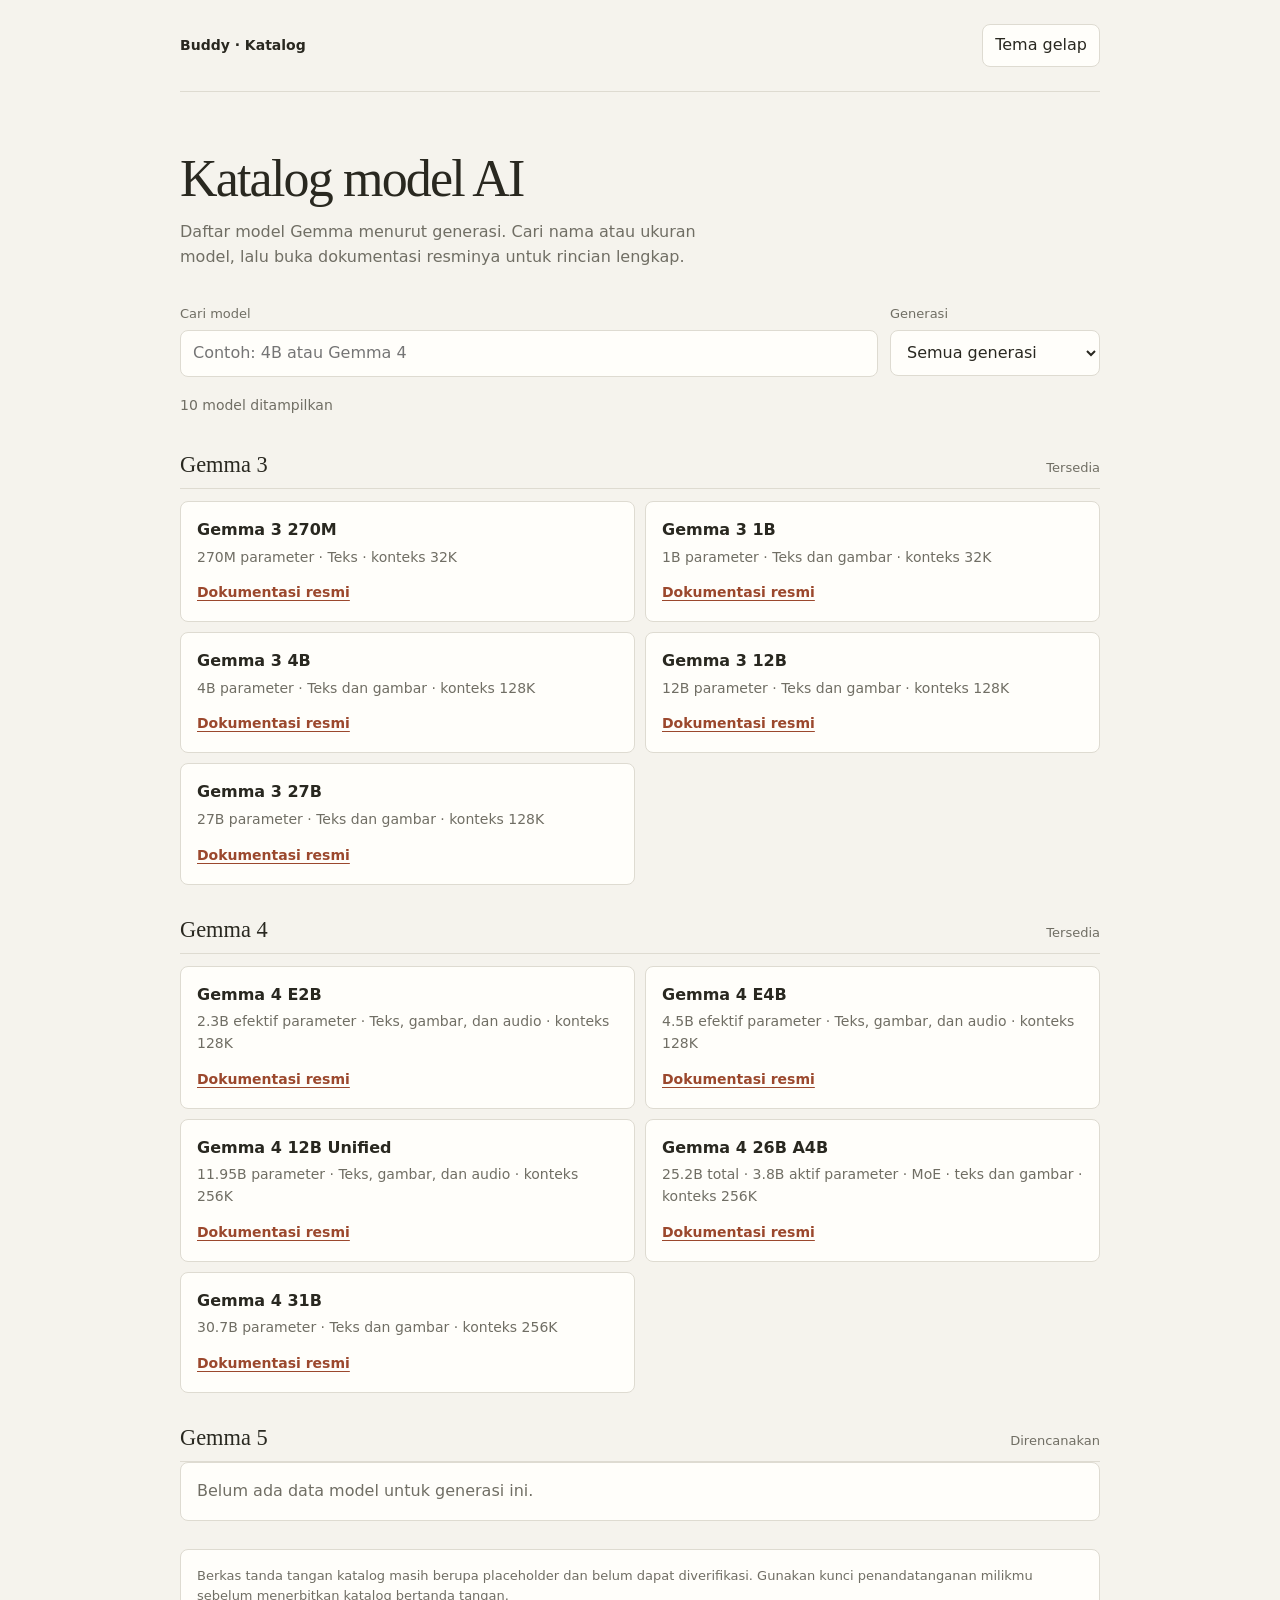
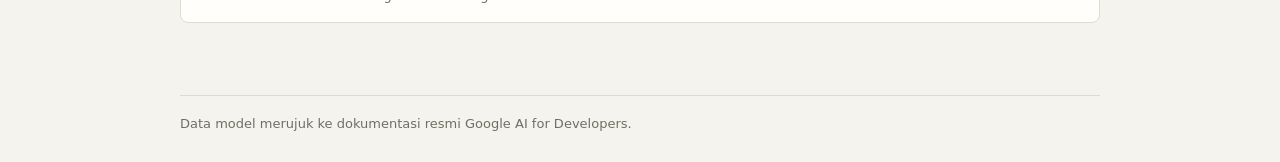
==== docs/index.html @ 40dd4a12 "Add simple AI model catalog" ====
<!doctype html>
<html lang="id">
<head>
  <meta charset="utf-8">
  <meta name="viewport" content="width=device-width, initial-scale=1">
  <meta name="theme-color" content="#f5f3ed">
  <meta name="description" content="Katalog ringkas model Gemma dan informasi tiap generasinya.">
  <title>Katalog Model AI</title>
  <style>
    :root {
      color-scheme: light;
      --page: #f5f3ed;
      --surface: #fffefa;
      --ink: #292820;
      --muted: #706e64;
      --line: #dedbd1;
      --accent: #9b482d;
      --accent-soft: #f2e3d9;
      --focus: #176b68;
      --radius: 8px;
    }

    :root[data-theme="dark"] {
      color-scheme: dark;
      --page: #20211f;
      --surface: #292a27;
      --ink: #f2f0e9;
      --muted: #b5b2a8;
      --line: #45463f;
      --accent: #e39b78;
      --accent-soft: #49342b;
      --focus: #7ec6bd;
    }

    * { box-sizing: border-box; }
    body {
      margin: 0;
      background: var(--page);
      color: var(--ink);
      font: 16px/1.55 system-ui, -apple-system, "Segoe UI", sans-serif;
    }
    a { color: var(--accent); }
    a:focus-visible, button:focus-visible, input:focus-visible, select:focus-visible {
      outline: 3px solid var(--focus);
      outline-offset: 3px;
    }
    .shell { width: min(100% - 40px, 920px); margin: 0 auto; }
    header {
      display: flex;
      align-items: center;
      justify-content: space-between;
      gap: 20px;
      padding: 24px 0;
      border-bottom: 1px solid var(--line);
    }
    .wordmark { color: var(--ink); font-size: 14px; font-weight: 700; text-decoration: none; }
    button, input, select { font: inherit; }
    .theme-toggle {
      min-height: 42px;
      padding: 8px 12px;
      border: 1px solid var(--line);
      border-radius: var(--radius);
      background: var(--surface);
      color: var(--ink);
      cursor: pointer;
    }
    main { padding: 58px 0 72px; }
    .intro { max-width: 620px; margin-bottom: 34px; }
    h1, h2, h3, p { margin-top: 0; }
    h1 {
      margin-bottom: 12px;
      font: 500 clamp(2rem, 6vw, 3.25rem)/1.12 Georgia, "Times New Roman", serif;
      letter-spacing: -0.035em;
    }
    .intro p { max-width: 54ch; margin-bottom: 0; color: var(--muted); }
    .controls {
      display: grid;
      grid-template-columns: minmax(0, 1fr) 210px;
      gap: 12px;
      margin: 28px 0 18px;
    }
    .field label { display: block; margin-bottom: 6px; color: var(--muted); font-size: 13px; }
    .field input, .field select {
      width: 100%;
      min-height: 46px;
      padding: 10px 12px;
      border: 1px solid var(--line);
      border-radius: var(--radius);
      background: var(--surface);
      color: var(--ink);
    }
    .catalog-meta { min-height: 25px; margin: 0 0 18px; color: var(--muted); font-size: 14px; }
    .generation { margin-top: 32px; }
    .generation-heading {
      display: flex;
      align-items: baseline;
      justify-content: space-between;
      gap: 16px;
      padding-bottom: 10px;
      border-bottom: 1px solid var(--line);
    }
    .generation-heading h2 { margin: 0; font: 500 1.4rem Georgia, "Times New Roman", serif; }
    .generation-heading span { color: var(--muted); font-size: 13px; }
    .model-list { display: grid; grid-template-columns: repeat(2, minmax(0, 1fr)); gap: 10px; margin-top: 12px; }
    .model {
      min-width: 0;
      padding: 16px;
      border: 1px solid var(--line);
      border-radius: var(--radius);
      background: var(--surface);
    }
    .model h3 { margin-bottom: 4px; font-size: 1rem; font-weight: 650; }
    .model p { margin-bottom: 12px; color: var(--muted); font-size: 14px; }
    .model a { font-size: 14px; font-weight: 600; text-underline-offset: 3px; }
    .empty, .notice {
      padding: 16px;
      border: 1px solid var(--line);
      border-radius: var(--radius);
      background: var(--surface);
      color: var(--muted);
    }
    .notice { margin-top: 28px; font-size: 13px; }
    footer { padding: 18px 0 28px; border-top: 1px solid var(--line); color: var(--muted); font-size: 13px; }
    [hidden] { display: none !important; }

    @media (max-width: 620px) {
      .shell { width: min(100% - 28px, 920px); }
      main { padding-top: 40px; }
      .controls { grid-template-columns: 1fr; }
      .model-list { grid-template-columns: 1fr; }
      .generation-heading { align-items: flex-start; flex-direction: column; gap: 4px; }
    }
    @media (prefers-reduced-motion: no-preference) {
      .theme-toggle { transition: background-color 140ms ease, border-color 140ms ease; }
    }
  </style>
</head>
<body>
  <div class="shell">
    <header>
      <a class="wordmark" href="#main">Buddy · Katalog</a>
      <button class="theme-toggle" id="theme-toggle" type="button" aria-pressed="false">Tema gelap</button>
    </header>

    <main id="main">
      <section class="intro" aria-labelledby="page-title">
        <h1 id="page-title">Katalog model AI</h1>
        <p>Daftar model Gemma menurut generasi. Cari nama atau ukuran model, lalu buka dokumentasi resminya untuk rincian lengkap.</p>
      </section>

      <section aria-label="Daftar model">
        <div class="controls">
          <div class="field">
            <label for="search">Cari model</label>
            <input id="search" type="search" placeholder="Contoh: 4B atau Gemma 4" autocomplete="off">
          </div>
          <div class="field">
            <label for="generation-filter">Generasi</label>
            <select id="generation-filter"><option value="all">Semua generasi</option></select>
          </div>
        </div>
        <p class="catalog-meta" id="catalog-status" role="status" aria-live="polite">Memuat katalog…</p>
        <div id="catalog"></div>
      </section>

      <aside class="notice" id="signature-notice">
        Berkas tanda tangan katalog masih berupa placeholder dan belum dapat diverifikasi. Gunakan kunci penandatanganan milikmu sebelum menerbitkan katalog bertanda tangan.
      </aside>
    </main>

    <footer>Data model merujuk ke dokumentasi resmi Google AI for Developers.</footer>
  </div>

  <script>
    const catalogRoot = new URL("./catalog/v1/", window.location.href);
    const catalogNode = document.querySelector("#catalog");
    const statusNode = document.querySelector("#catalog-status");
    const searchNode = document.querySelector("#search");
    const filterNode = document.querySelector("#generation-filter");

    function element(tag, className, text) {
      const node = document.createElement(tag);
      if (className) node.className = className;
      if (text !== undefined) node.textContent = text;
      return node;
    }

    function render(generations) {
      const query = searchNode.value.trim().toLocaleLowerCase("id");
      const selected = filterNode.value;
      catalogNode.replaceChildren();
      let visibleModels = 0;
      let visibleGenerations = 0;

      for (const generation of generations) {
        if (selected !== "all" && generation.id !== selected) continue;
        const matches = generation.models.filter((model) =>
          `${model.name} ${model.parameters} ${model.description}`.toLocaleLowerCase("id").includes(query)
        );
        if (query && matches.length === 0 && generation.status !== "future") continue;

        visibleGenerations += 1;
        const section = element("section", "generation");
        section.setAttribute("aria-labelledby", `heading-${generation.id}`);
        const heading = element("div", "generation-heading");
        const title = element("h2", "", generation.name);
        title.id = `heading-${generation.id}`;
        heading.append(title, element("span", "", generation.statusLabel));
        section.append(heading);

        if (matches.length === 0) {
          section.append(element("p", "empty", generation.emptyMessage));
        } else {
          const list = element("div", "model-list");
          for (const model of matches) {
            const item = element("article", "model");
            item.append(element("h3", "", model.name));
            item.append(element("p", "", `${model.parameters} parameter · ${model.description}`));
            const link = element("a", "", "Dokumentasi resmi");
            link.href = model.source;
            link.target = "_blank";
            link.rel = "noopener noreferrer";
            item.append(link);
            list.append(item);
            visibleModels += 1;
          }
          section.append(list);
        }
        catalogNode.append(section);
      }

      if (visibleGenerations === 0) {
        catalogNode.append(element("p", "empty", "Tidak ada model yang cocok. Coba kata kunci atau generasi lain."));
      }
      statusNode.textContent = `${visibleModels} model ditampilkan`;
    }

    async function loadCatalog() {
      try {
        const response = await fetch(new URL("index.json", catalogRoot));
        if (!response.ok) throw new Error(`HTTP ${response.status}`);
        const index = await response.json();
        const generations = await Promise.all(index.generations.map(async (entry) => {
          const response = await fetch(new URL(entry.file, catalogRoot));
          if (!response.ok) throw new Error(`HTTP ${response.status}`);
          const data = await response.json();
          return { ...entry, ...data };
        }));

        for (const generation of generations) {
          const option = document.createElement("option");
          option.value = generation.id;
          option.textContent = generation.name;
          filterNode.append(option);
        }
        searchNode.addEventListener("input", () => render(generations));
        filterNode.addEventListener("change", () => render(generations));
        statusNode.textContent = `Katalog versi ${index.version}`;
        render(generations);
      } catch (error) {
        statusNode.textContent = "Katalog belum dapat dimuat.";
        catalogNode.replaceChildren(element("p", "empty", "Periksa koneksi dan pastikan halaman dibuka melalui GitHub Pages atau server lokal."));
      }
    }

    const themeButton = document.querySelector("#theme-toggle");
    const savedTheme = localStorage.getItem("catalog-theme");
    if (savedTheme === "dark") document.documentElement.dataset.theme = "dark";
    themeButton.setAttribute("aria-pressed", String(savedTheme === "dark"));
    themeButton.textContent = savedTheme === "dark" ? "Tema terang" : "Tema gelap";
    themeButton.addEventListener("click", () => {
      const dark = document.documentElement.dataset.theme !== "dark";
      if (dark) document.documentElement.dataset.theme = "dark";
      else delete document.documentElement.dataset.theme;
      localStorage.setItem("catalog-theme", dark ? "dark" : "light");
      themeButton.setAttribute("aria-pressed", String(dark));
      themeButton.textContent = dark ? "Tema terang" : "Tema gelap";
    });

    loadCatalog();
  </script>
</body>
</html>
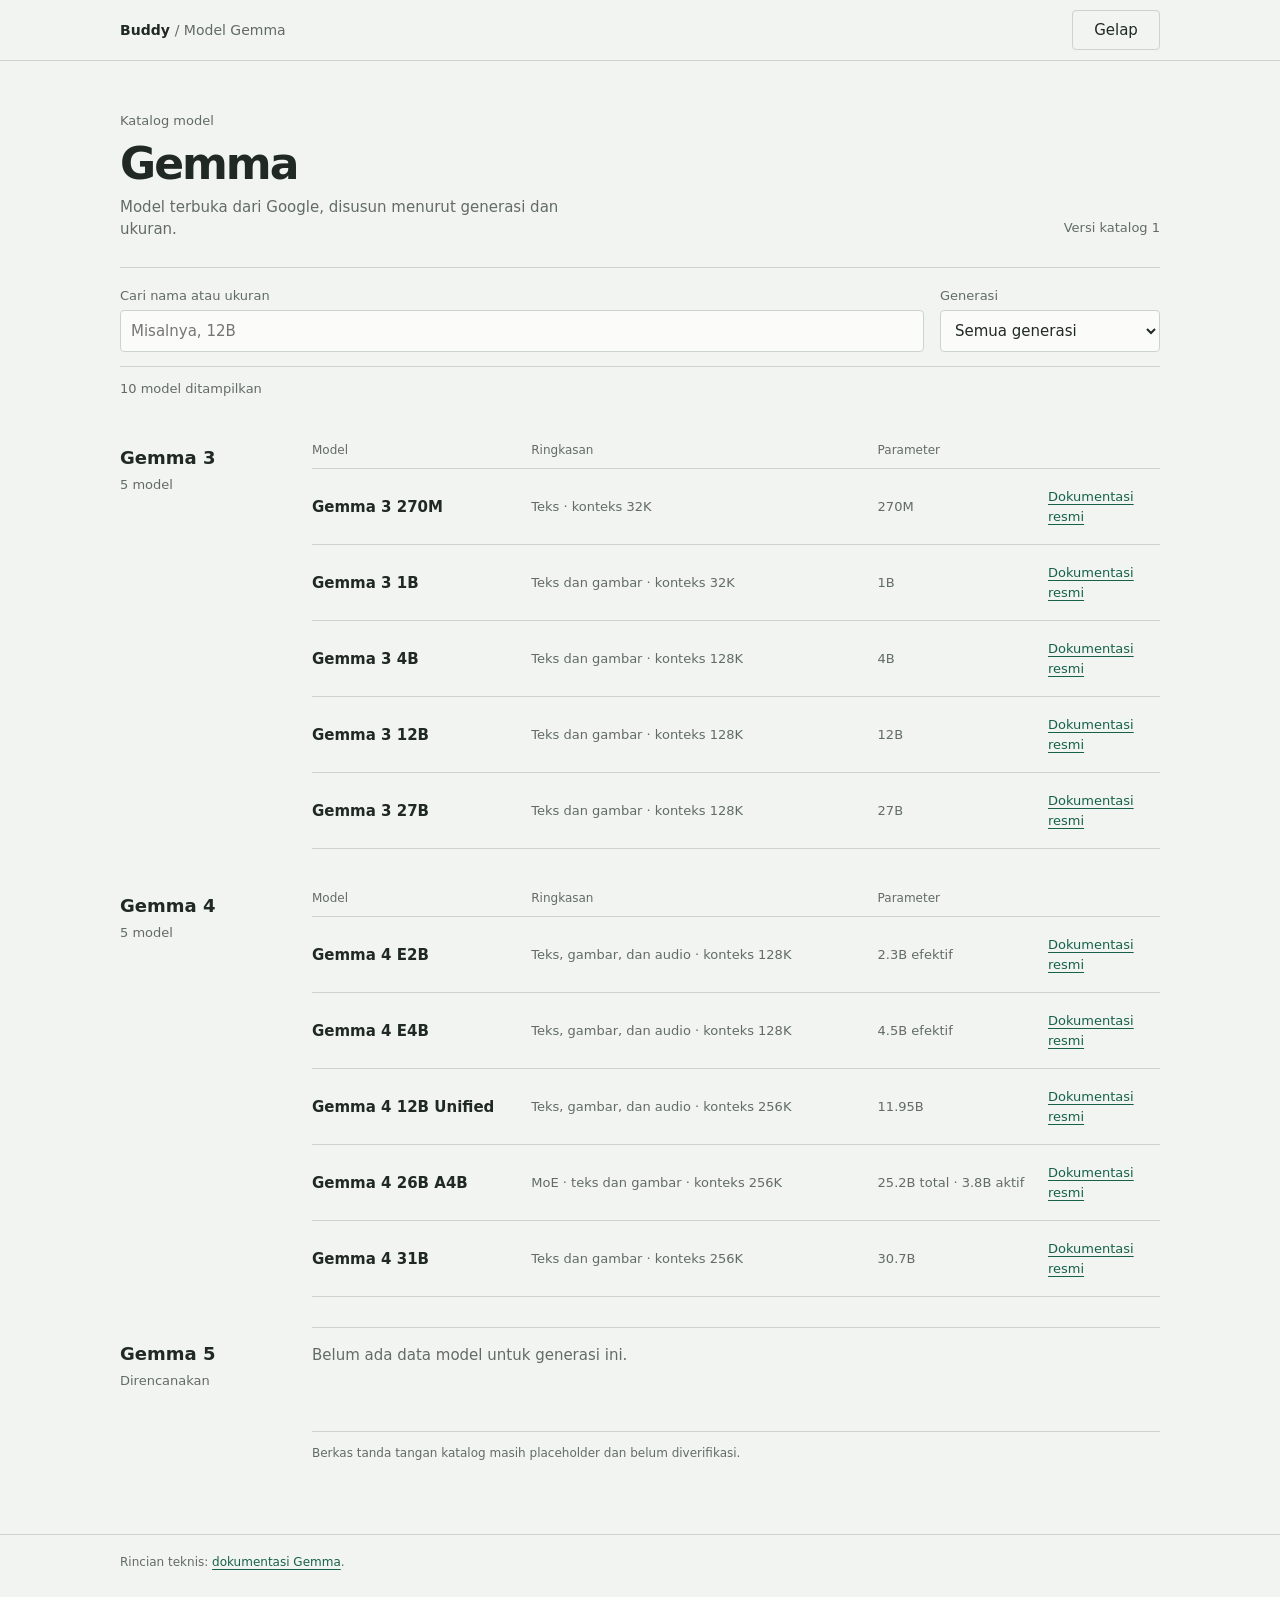
==== commit 078ad5f2: "Refine model catalog visual style" ====
--- a/docs/index.html
+++ b/docs/index.html
@@ -3,33 +3,31 @@
 <head>
   <meta charset="utf-8">
   <meta name="viewport" content="width=device-width, initial-scale=1">
-  <meta name="theme-color" content="#f5f3ed">
-  <meta name="description" content="Katalog ringkas model Gemma dan informasi tiap generasinya.">
-  <title>Katalog Model AI</title>
+  <meta name="theme-color" content="#f1f4f1">
+  <meta name="description" content="Katalog model Gemma, disusun menurut generasi.">
+  <title>Model Gemma | Buddy</title>
   <style>
     :root {
       color-scheme: light;
-      --page: #f5f3ed;
-      --surface: #fffefa;
-      --ink: #292820;
-      --muted: #706e64;
-      --line: #dedbd1;
-      --accent: #9b482d;
-      --accent-soft: #f2e3d9;
-      --focus: #176b68;
-      --radius: 8px;
+      --page: #f1f4f1;
+      --surface: #fbfcfa;
+      --ink: #202923;
+      --muted: #626c64;
+      --line: #cbd3cc;
+      --accent: #17614c;
+      --focus: #17614c;
+      --radius: 4px;
     }
 
     :root[data-theme="dark"] {
       color-scheme: dark;
-      --page: #20211f;
-      --surface: #292a27;
-      --ink: #f2f0e9;
-      --muted: #b5b2a8;
-      --line: #45463f;
-      --accent: #e39b78;
-      --accent-soft: #49342b;
-      --focus: #7ec6bd;
+      --page: #171d19;
+      --surface: #202923;
+      --ink: #eef1ec;
+      --muted: #b3beb5;
+      --line: #3c4940;
+      --accent: #9dd2b1;
+      --focus: #9dd2b1;
     }
 
     * { box-sizing: border-box; }
@@ -37,144 +35,173 @@
       margin: 0;
       background: var(--page);
       color: var(--ink);
-      font: 16px/1.55 system-ui, -apple-system, "Segoe UI", sans-serif;
+      font: 15px/1.5 system-ui, -apple-system, "Segoe UI", sans-serif;
     }
     a { color: var(--accent); }
     a:focus-visible, button:focus-visible, input:focus-visible, select:focus-visible {
       outline: 3px solid var(--focus);
       outline-offset: 3px;
     }
-    .shell { width: min(100% - 40px, 920px); margin: 0 auto; }
-    header {
+    .shell { width: min(100% - 48px, 1040px); margin: 0 auto; }
+    .topbar { border-bottom: 1px solid var(--line); }
+    .topbar-inner {
+      min-height: 60px;
       display: flex;
       align-items: center;
       justify-content: space-between;
       gap: 20px;
-      padding: 24px 0;
+    }
+    .brand { color: var(--ink); font-size: 14px; font-weight: 650; text-decoration: none; }
+    .brand span { color: var(--muted); font-weight: 400; }
+    .theme-toggle {
+      min-width: 88px;
+      min-height: 40px;
+      padding: 7px 10px;
+      border: 1px solid var(--line);
+      border-radius: var(--radius);
+      background: transparent;
+      color: var(--ink);
+      font: inherit;
+      cursor: pointer;
+    }
+    main { padding: 50px 0 72px; }
+    .page-heading {
+      display: grid;
+      grid-template-columns: minmax(0, 1fr) auto;
+      align-items: end;
+      gap: 20px;
+      padding-bottom: 26px;
+    }
+    .eyebrow { margin: 0 0 8px; color: var(--muted); font-size: 13px; }
+    h1, h2, h3, p { margin-top: 0; }
+    h1 { margin-bottom: 8px; font-size: clamp(2rem, 4vw, 2.75rem); line-height: 1.12; letter-spacing: -0.045em; }
+    .intro { max-width: 52ch; margin: 0; color: var(--muted); }
+    .catalog-version { margin: 0 0 3px; color: var(--muted); font-size: 13px; text-align: right; }
+    .controls {
+      display: grid;
+      grid-template-columns: minmax(0, 1fr) 220px;
+      gap: 16px;
+      align-items: end;
+      padding: 18px 0 14px;
+      border-top: 1px solid var(--line);
       border-bottom: 1px solid var(--line);
     }
-    .wordmark { color: var(--ink); font-size: 14px; font-weight: 700; text-decoration: none; }
-    button, input, select { font: inherit; }
-    .theme-toggle {
+    .field label { display: block; margin-bottom: 5px; color: var(--muted); font-size: 13px; }
+    .field input, .field select {
+      width: 100%;
       min-height: 42px;
-      padding: 8px 12px;
+      padding: 8px 10px;
       border: 1px solid var(--line);
       border-radius: var(--radius);
       background: var(--surface);
       color: var(--ink);
-      cursor: pointer;
-    }
-    main { padding: 58px 0 72px; }
-    .intro { max-width: 620px; margin-bottom: 34px; }
-    h1, h2, h3, p { margin-top: 0; }
-    h1 {
-      margin-bottom: 12px;
-      font: 500 clamp(2rem, 6vw, 3.25rem)/1.12 Georgia, "Times New Roman", serif;
-      letter-spacing: -0.035em;
-    }
-    .intro p { max-width: 54ch; margin-bottom: 0; color: var(--muted); }
-    .controls {
+      font: inherit;
+    }
+    .catalog-status { min-height: 22px; margin: 12px 0 0; color: var(--muted); font-size: 13px; }
+    .generation {
       display: grid;
-      grid-template-columns: minmax(0, 1fr) 210px;
-      gap: 12px;
-      margin: 28px 0 18px;
-    }
-    .field label { display: block; margin-bottom: 6px; color: var(--muted); font-size: 13px; }
-    .field input, .field select {
-      width: 100%;
-      min-height: 46px;
-      padding: 10px 12px;
-      border: 1px solid var(--line);
-      border-radius: var(--radius);
-      background: var(--surface);
-      color: var(--ink);
-    }
-    .catalog-meta { min-height: 25px; margin: 0 0 18px; color: var(--muted); font-size: 14px; }
-    .generation { margin-top: 32px; }
-    .generation-heading {
-      display: flex;
-      align-items: baseline;
-      justify-content: space-between;
-      gap: 16px;
-      padding-bottom: 10px;
+      grid-template-columns: 168px minmax(0, 1fr);
+      gap: 24px;
+      padding: 30px 0 0;
+    }
+    .generation-heading { padding-top: 13px; }
+    .generation-heading h2 { margin-bottom: 4px; font-size: 18px; font-weight: 650; }
+    .generation-heading p { margin: 0; color: var(--muted); font-size: 13px; }
+    .model-table { min-width: 0; }
+    .table-head, .model-row {
+      display: grid;
+      grid-template-columns: minmax(130px, 1.05fr) minmax(180px, 1.7fr) minmax(115px, 0.8fr) 112px;
+      gap: 14px;
+      align-items: center;
+    }
+    .table-head {
+      min-height: 38px;
       border-bottom: 1px solid var(--line);
-    }
-    .generation-heading h2 { margin: 0; font: 500 1.4rem Georgia, "Times New Roman", serif; }
-    .generation-heading span { color: var(--muted); font-size: 13px; }
-    .model-list { display: grid; grid-template-columns: repeat(2, minmax(0, 1fr)); gap: 10px; margin-top: 12px; }
-    .model {
-      min-width: 0;
-      padding: 16px;
-      border: 1px solid var(--line);
-      border-radius: var(--radius);
-      background: var(--surface);
-    }
-    .model h3 { margin-bottom: 4px; font-size: 1rem; font-weight: 650; }
-    .model p { margin-bottom: 12px; color: var(--muted); font-size: 14px; }
-    .model a { font-size: 14px; font-weight: 600; text-underline-offset: 3px; }
-    .empty, .notice {
-      padding: 16px;
-      border: 1px solid var(--line);
-      border-radius: var(--radius);
-      background: var(--surface);
       color: var(--muted);
-    }
-    .notice { margin-top: 28px; font-size: 13px; }
-    footer { padding: 18px 0 28px; border-top: 1px solid var(--line); color: var(--muted); font-size: 13px; }
-    [hidden] { display: none !important; }
-
-    @media (max-width: 620px) {
-      .shell { width: min(100% - 28px, 920px); }
-      main { padding-top: 40px; }
-      .controls { grid-template-columns: 1fr; }
-      .model-list { grid-template-columns: 1fr; }
-      .generation-heading { align-items: flex-start; flex-direction: column; gap: 4px; }
-    }
-    @media (prefers-reduced-motion: no-preference) {
-      .theme-toggle { transition: background-color 140ms ease, border-color 140ms ease; }
+      font-size: 12px;
+    }
+    .model-row { min-height: 76px; border-bottom: 1px solid var(--line); }
+    .model-name { min-width: 0; }
+    .model-name h3 { margin: 0; font-size: 15px; font-weight: 620; }
+    .model-summary, .model-parameters { margin: 0; color: var(--muted); font-size: 13px; }
+    .model-link { width: fit-content; font-size: 13px; text-underline-offset: 3px; }
+    .empty { margin: 0; padding: 16px 0; border-top: 1px solid var(--line); color: var(--muted); }
+    .sr-only { position: absolute; width: 1px; height: 1px; padding: 0; margin: -1px; overflow: hidden; clip: rect(0, 0, 0, 0); white-space: nowrap; border: 0; }
+    .notice { margin: 40px 0 0 192px; padding-top: 12px; border-top: 1px solid var(--line); color: var(--muted); font-size: 12px; }
+    footer { padding: 18px 0 26px; border-top: 1px solid var(--line); color: var(--muted); font-size: 12px; }
+    footer a { text-underline-offset: 3px; }
+
+    @media (max-width: 760px) {
+      .generation { grid-template-columns: 130px minmax(0, 1fr); gap: 16px; }
+      .table-head, .model-row { grid-template-columns: minmax(120px, 1fr) minmax(150px, 1.4fr) 100px; }
+      .table-head span:last-child { display: none; }
+      .model-link { grid-column: 2; grid-row: 2; }
+      .model-row { padding: 10px 0; }
+      .notice { margin-left: 146px; }
+    }
+    @media (max-width: 560px) {
+      .shell { width: min(100% - 32px, 1040px); }
+      main { padding-top: 36px; }
+      .page-heading { grid-template-columns: 1fr; gap: 10px; }
+      .catalog-version { text-align: left; }
+      .controls { grid-template-columns: 1fr; gap: 12px; }
+      .generation { grid-template-columns: 1fr; gap: 10px; padding-top: 26px; }
+      .generation-heading { padding-top: 0; }
+      .table-head { display: none; }
+      .model-row { grid-template-columns: minmax(0, 1fr) auto; gap: 3px 12px; padding: 12px 0; }
+      .model-name { grid-column: 1; }
+      .model-parameters { grid-column: 2; grid-row: 1; text-align: right; }
+      .model-summary { grid-column: 1 / -1; }
+      .model-link { grid-column: 1; grid-row: auto; margin-top: 3px; }
+      .notice { margin: 34px 0 0; }
     }
   </style>
 </head>
 <body>
-  <div class="shell">
-    <header>
-      <a class="wordmark" href="#main">Buddy · Katalog</a>
-      <button class="theme-toggle" id="theme-toggle" type="button" aria-pressed="false">Tema gelap</button>
-    </header>
-
-    <main id="main">
-      <section class="intro" aria-labelledby="page-title">
-        <h1 id="page-title">Katalog model AI</h1>
-        <p>Daftar model Gemma menurut generasi. Cari nama atau ukuran model, lalu buka dokumentasi resminya untuk rincian lengkap.</p>
-      </section>
-
-      <section aria-label="Daftar model">
-        <div class="controls">
-          <div class="field">
-            <label for="search">Cari model</label>
-            <input id="search" type="search" placeholder="Contoh: 4B atau Gemma 4" autocomplete="off">
-          </div>
-          <div class="field">
-            <label for="generation-filter">Generasi</label>
-            <select id="generation-filter"><option value="all">Semua generasi</option></select>
-          </div>
+  <header class="topbar">
+    <div class="shell topbar-inner">
+      <a class="brand" href="#main">Buddy <span>/ Model Gemma</span></a>
+      <button class="theme-toggle" id="theme-toggle" type="button" aria-pressed="false">Gelap</button>
+    </div>
+  </header>
+
+  <main class="shell" id="main">
+    <section class="page-heading" aria-labelledby="page-title">
+      <div>
+        <p class="eyebrow">Katalog model</p>
+        <h1 id="page-title">Gemma</h1>
+        <p class="intro">Model terbuka dari Google, disusun menurut generasi dan ukuran.</p>
+      </div>
+      <p class="catalog-version" id="catalog-version">Versi katalog —</p>
+    </section>
+
+    <section aria-label="Daftar model Gemma">
+      <div class="controls">
+        <div class="field">
+          <label for="search">Cari nama atau ukuran</label>
+          <input id="search" type="search" placeholder="Misalnya, 12B" autocomplete="off">
         </div>
-        <p class="catalog-meta" id="catalog-status" role="status" aria-live="polite">Memuat katalog…</p>
-        <div id="catalog"></div>
-      </section>
-
-      <aside class="notice" id="signature-notice">
-        Berkas tanda tangan katalog masih berupa placeholder dan belum dapat diverifikasi. Gunakan kunci penandatanganan milikmu sebelum menerbitkan katalog bertanda tangan.
-      </aside>
-    </main>
-
-    <footer>Data model merujuk ke dokumentasi resmi Google AI for Developers.</footer>
-  </div>
+        <div class="field">
+          <label for="generation-filter">Generasi</label>
+          <select id="generation-filter"><option value="all">Semua generasi</option></select>
+        </div>
+      </div>
+      <p class="catalog-status" id="catalog-status" role="status" aria-live="polite">Memuat data model…</p>
+      <div id="catalog"></div>
+    </section>
+
+    <p class="notice">Berkas tanda tangan katalog masih placeholder dan belum diverifikasi.</p>
+  </main>
+
+  <footer>
+    <div class="shell">Rincian teknis: <a href="https://ai.google.dev/gemma/docs" target="_blank" rel="noopener noreferrer">dokumentasi Gemma</a>.</div>
+  </footer>
 
   <script>
     const catalogRoot = new URL("./catalog/v1/", window.location.href);
     const catalogNode = document.querySelector("#catalog");
     const statusNode = document.querySelector("#catalog-status");
+    const versionNode = document.querySelector("#catalog-version");
     const searchNode = document.querySelector("#search");
     const filterNode = document.querySelector("#generation-filter");
 
@@ -190,47 +217,66 @@
       const selected = filterNode.value;
       catalogNode.replaceChildren();
       let visibleModels = 0;
-      let visibleGenerations = 0;
 
       for (const generation of generations) {
         if (selected !== "all" && generation.id !== selected) continue;
         const matches = generation.models.filter((model) =>
           `${model.name} ${model.parameters} ${model.description}`.toLocaleLowerCase("id").includes(query)
         );
-        if (query && matches.length === 0 && generation.status !== "future") continue;
-
-        visibleGenerations += 1;
+        if (query && matches.length === 0) continue;
+
         const section = element("section", "generation");
         section.setAttribute("aria-labelledby", `heading-${generation.id}`);
-        const heading = element("div", "generation-heading");
+        const heading = element("header", "generation-heading");
         const title = element("h2", "", generation.name);
         title.id = `heading-${generation.id}`;
-        heading.append(title, element("span", "", generation.statusLabel));
+        const count = generation.status === "future"
+          ? generation.statusLabel
+          : `${matches.length} model`;
+        heading.append(title, element("p", "", count));
         section.append(heading);
 
         if (matches.length === 0) {
           section.append(element("p", "empty", generation.emptyMessage));
         } else {
-          const list = element("div", "model-list");
+          const table = element("div", "model-table");
+          const columns = element("div", "table-head");
+          columns.setAttribute("aria-hidden", "true");
+          columns.append(
+            element("span", "", "Model"),
+            element("span", "", "Ringkasan"),
+            element("span", "", "Parameter"),
+            element("span", "", "")
+          );
+          table.append(columns);
+
           for (const model of matches) {
-            const item = element("article", "model");
-            item.append(element("h3", "", model.name));
-            item.append(element("p", "", `${model.parameters} parameter · ${model.description}`));
-            const link = element("a", "", "Dokumentasi resmi");
+            const row = element("article", "model-row");
+            const name = element("div", "model-name");
+            name.append(element("h3", "", model.name));
+            row.append(name);
+            const summary = element("p", "model-summary");
+            summary.append(element("span", "sr-only", "Ringkasan: "), document.createTextNode(model.description));
+            row.append(summary);
+            const parameters = element("p", "model-parameters");
+            parameters.append(element("span", "sr-only", "Parameter: "), document.createTextNode(model.parameters));
+            row.append(parameters);
+            const link = element("a", "model-link", "Dokumentasi resmi");
             link.href = model.source;
+            link.setAttribute("aria-label", `Dokumentasi resmi ${model.name}`);
             link.target = "_blank";
             link.rel = "noopener noreferrer";
-            item.append(link);
-            list.append(item);
+            row.append(link);
+            table.append(row);
             visibleModels += 1;
           }
-          section.append(list);
+          section.append(table);
         }
         catalogNode.append(section);
       }
 
-      if (visibleGenerations === 0) {
-        catalogNode.append(element("p", "empty", "Tidak ada model yang cocok. Coba kata kunci atau generasi lain."));
+      if (!catalogNode.childElementCount) {
+        catalogNode.append(element("p", "empty", "Tidak ada model yang cocok dengan pencarian ini."));
       }
       statusNode.textContent = `${visibleModels} model ditampilkan`;
     }
@@ -255,11 +301,11 @@
         }
         searchNode.addEventListener("input", () => render(generations));
         filterNode.addEventListener("change", () => render(generations));
-        statusNode.textContent = `Katalog versi ${index.version}`;
+        versionNode.textContent = `Versi katalog ${index.version}`;
         render(generations);
-      } catch (error) {
-        statusNode.textContent = "Katalog belum dapat dimuat.";
-        catalogNode.replaceChildren(element("p", "empty", "Periksa koneksi dan pastikan halaman dibuka melalui GitHub Pages atau server lokal."));
+      } catch {
+        statusNode.textContent = "Data model gagal dimuat.";
+        catalogNode.replaceChildren(element("p", "empty", "Buka halaman ini melalui GitHub Pages atau server lokal agar berkas katalog dapat dibaca."));
       }
     }
 
@@ -267,14 +313,16 @@
     const savedTheme = localStorage.getItem("catalog-theme");
     if (savedTheme === "dark") document.documentElement.dataset.theme = "dark";
     themeButton.setAttribute("aria-pressed", String(savedTheme === "dark"));
-    themeButton.textContent = savedTheme === "dark" ? "Tema terang" : "Tema gelap";
+    themeButton.setAttribute("aria-label", savedTheme === "dark" ? "Aktifkan tema terang" : "Aktifkan tema gelap");
+    themeButton.textContent = savedTheme === "dark" ? "Terang" : "Gelap";
     themeButton.addEventListener("click", () => {
       const dark = document.documentElement.dataset.theme !== "dark";
       if (dark) document.documentElement.dataset.theme = "dark";
       else delete document.documentElement.dataset.theme;
       localStorage.setItem("catalog-theme", dark ? "dark" : "light");
       themeButton.setAttribute("aria-pressed", String(dark));
-      themeButton.textContent = dark ? "Tema terang" : "Tema gelap";
+      themeButton.setAttribute("aria-label", dark ? "Aktifkan tema terang" : "Aktifkan tema gelap");
+      themeButton.textContent = dark ? "Terang" : "Gelap";
     });
 
     loadCatalog();
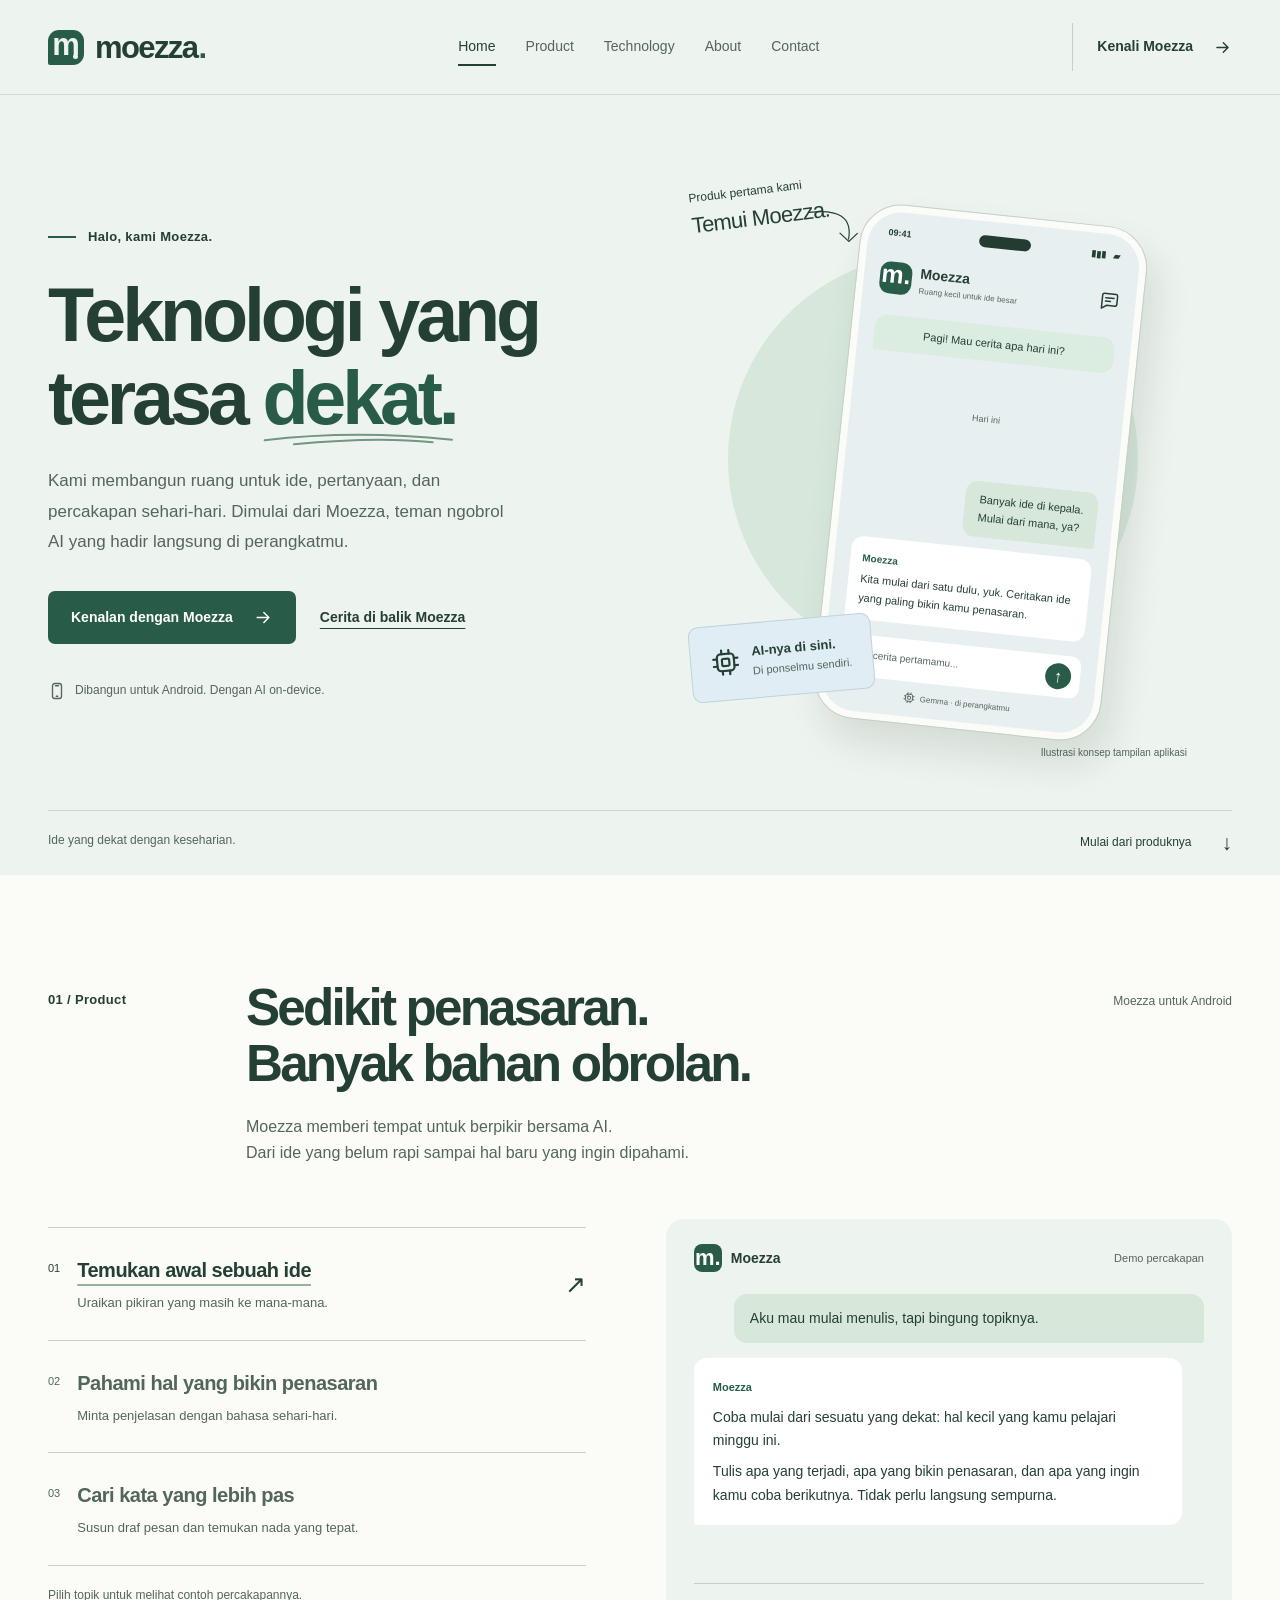
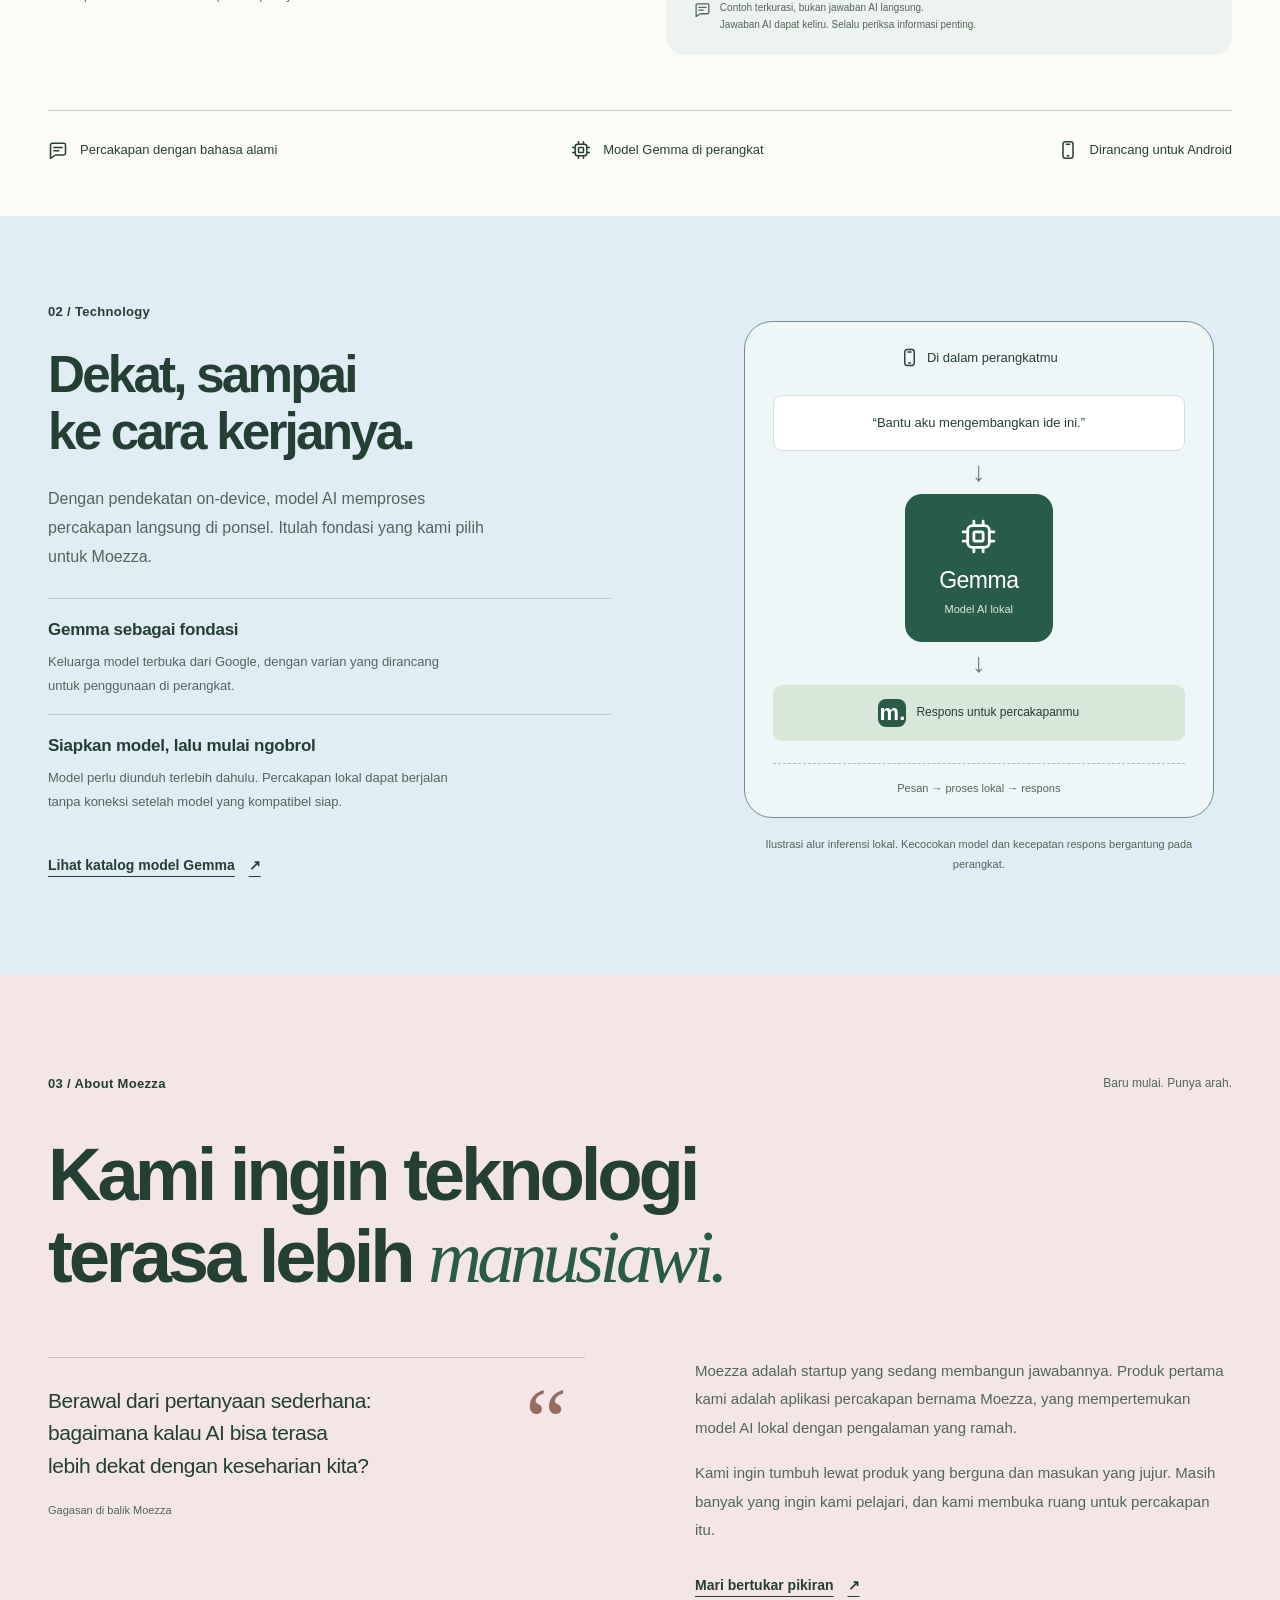
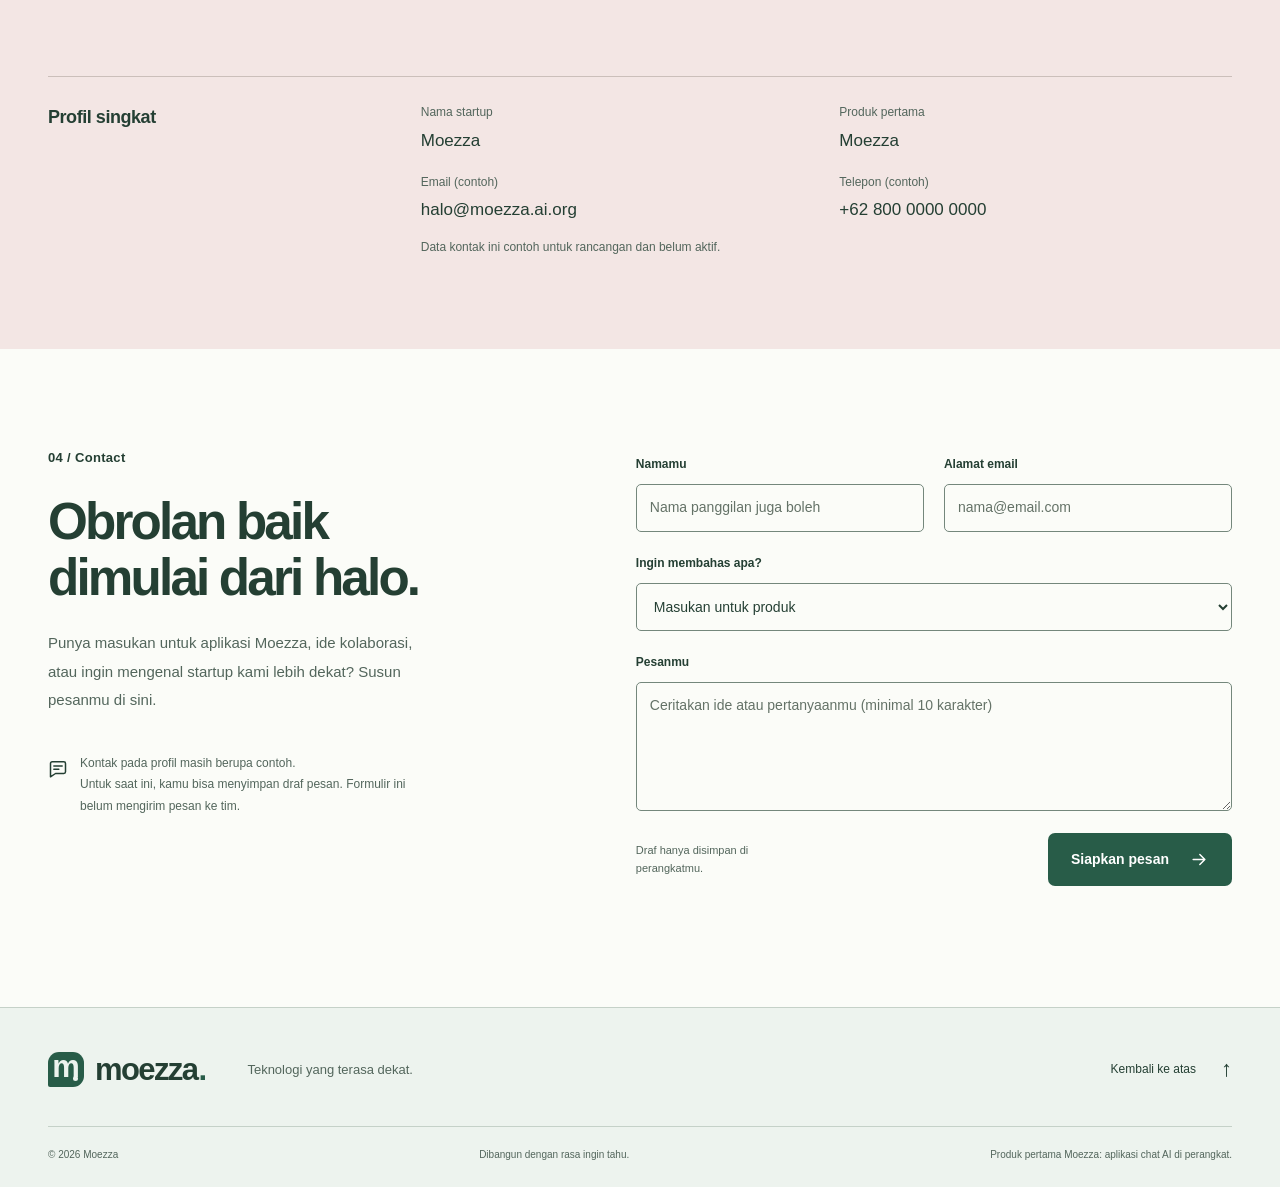
==== commit dae4d685: "Build Moezza startup profile website" ====
--- a/docs/index.html
+++ b/docs/index.html
@@ -3,329 +3,114 @@
 <head>
   <meta charset="utf-8">
   <meta name="viewport" content="width=device-width, initial-scale=1">
-  <meta name="theme-color" content="#f1f4f1">
-  <meta name="description" content="Katalog model Gemma, disusun menurut generasi.">
-  <title>Model Gemma | Buddy</title>
-  <style>
-    :root {
-      color-scheme: light;
-      --page: #f1f4f1;
-      --surface: #fbfcfa;
-      --ink: #202923;
-      --muted: #626c64;
-      --line: #cbd3cc;
-      --accent: #17614c;
-      --focus: #17614c;
-      --radius: 4px;
-    }
-
-    :root[data-theme="dark"] {
-      color-scheme: dark;
-      --page: #171d19;
-      --surface: #202923;
-      --ink: #eef1ec;
-      --muted: #b3beb5;
-      --line: #3c4940;
-      --accent: #9dd2b1;
-      --focus: #9dd2b1;
-    }
-
-    * { box-sizing: border-box; }
-    body {
-      margin: 0;
-      background: var(--page);
-      color: var(--ink);
-      font: 15px/1.5 system-ui, -apple-system, "Segoe UI", sans-serif;
-    }
-    a { color: var(--accent); }
-    a:focus-visible, button:focus-visible, input:focus-visible, select:focus-visible {
-      outline: 3px solid var(--focus);
-      outline-offset: 3px;
-    }
-    .shell { width: min(100% - 48px, 1040px); margin: 0 auto; }
-    .topbar { border-bottom: 1px solid var(--line); }
-    .topbar-inner {
-      min-height: 60px;
-      display: flex;
-      align-items: center;
-      justify-content: space-between;
-      gap: 20px;
-    }
-    .brand { color: var(--ink); font-size: 14px; font-weight: 650; text-decoration: none; }
-    .brand span { color: var(--muted); font-weight: 400; }
-    .theme-toggle {
-      min-width: 88px;
-      min-height: 40px;
-      padding: 7px 10px;
-      border: 1px solid var(--line);
-      border-radius: var(--radius);
-      background: transparent;
-      color: var(--ink);
-      font: inherit;
-      cursor: pointer;
-    }
-    main { padding: 50px 0 72px; }
-    .page-heading {
-      display: grid;
-      grid-template-columns: minmax(0, 1fr) auto;
-      align-items: end;
-      gap: 20px;
-      padding-bottom: 26px;
-    }
-    .eyebrow { margin: 0 0 8px; color: var(--muted); font-size: 13px; }
-    h1, h2, h3, p { margin-top: 0; }
-    h1 { margin-bottom: 8px; font-size: clamp(2rem, 4vw, 2.75rem); line-height: 1.12; letter-spacing: -0.045em; }
-    .intro { max-width: 52ch; margin: 0; color: var(--muted); }
-    .catalog-version { margin: 0 0 3px; color: var(--muted); font-size: 13px; text-align: right; }
-    .controls {
-      display: grid;
-      grid-template-columns: minmax(0, 1fr) 220px;
-      gap: 16px;
-      align-items: end;
-      padding: 18px 0 14px;
-      border-top: 1px solid var(--line);
-      border-bottom: 1px solid var(--line);
-    }
-    .field label { display: block; margin-bottom: 5px; color: var(--muted); font-size: 13px; }
-    .field input, .field select {
-      width: 100%;
-      min-height: 42px;
-      padding: 8px 10px;
-      border: 1px solid var(--line);
-      border-radius: var(--radius);
-      background: var(--surface);
-      color: var(--ink);
-      font: inherit;
-    }
-    .catalog-status { min-height: 22px; margin: 12px 0 0; color: var(--muted); font-size: 13px; }
-    .generation {
-      display: grid;
-      grid-template-columns: 168px minmax(0, 1fr);
-      gap: 24px;
-      padding: 30px 0 0;
-    }
-    .generation-heading { padding-top: 13px; }
-    .generation-heading h2 { margin-bottom: 4px; font-size: 18px; font-weight: 650; }
-    .generation-heading p { margin: 0; color: var(--muted); font-size: 13px; }
-    .model-table { min-width: 0; }
-    .table-head, .model-row {
-      display: grid;
-      grid-template-columns: minmax(130px, 1.05fr) minmax(180px, 1.7fr) minmax(115px, 0.8fr) 112px;
-      gap: 14px;
-      align-items: center;
-    }
-    .table-head {
-      min-height: 38px;
-      border-bottom: 1px solid var(--line);
-      color: var(--muted);
-      font-size: 12px;
-    }
-    .model-row { min-height: 76px; border-bottom: 1px solid var(--line); }
-    .model-name { min-width: 0; }
-    .model-name h3 { margin: 0; font-size: 15px; font-weight: 620; }
-    .model-summary, .model-parameters { margin: 0; color: var(--muted); font-size: 13px; }
-    .model-link { width: fit-content; font-size: 13px; text-underline-offset: 3px; }
-    .empty { margin: 0; padding: 16px 0; border-top: 1px solid var(--line); color: var(--muted); }
-    .sr-only { position: absolute; width: 1px; height: 1px; padding: 0; margin: -1px; overflow: hidden; clip: rect(0, 0, 0, 0); white-space: nowrap; border: 0; }
-    .notice { margin: 40px 0 0 192px; padding-top: 12px; border-top: 1px solid var(--line); color: var(--muted); font-size: 12px; }
-    footer { padding: 18px 0 26px; border-top: 1px solid var(--line); color: var(--muted); font-size: 12px; }
-    footer a { text-underline-offset: 3px; }
-
-    @media (max-width: 760px) {
-      .generation { grid-template-columns: 130px minmax(0, 1fr); gap: 16px; }
-      .table-head, .model-row { grid-template-columns: minmax(120px, 1fr) minmax(150px, 1.4fr) 100px; }
-      .table-head span:last-child { display: none; }
-      .model-link { grid-column: 2; grid-row: 2; }
-      .model-row { padding: 10px 0; }
-      .notice { margin-left: 146px; }
-    }
-    @media (max-width: 560px) {
-      .shell { width: min(100% - 32px, 1040px); }
-      main { padding-top: 36px; }
-      .page-heading { grid-template-columns: 1fr; gap: 10px; }
-      .catalog-version { text-align: left; }
-      .controls { grid-template-columns: 1fr; gap: 12px; }
-      .generation { grid-template-columns: 1fr; gap: 10px; padding-top: 26px; }
-      .generation-heading { padding-top: 0; }
-      .table-head { display: none; }
-      .model-row { grid-template-columns: minmax(0, 1fr) auto; gap: 3px 12px; padding: 12px 0; }
-      .model-name { grid-column: 1; }
-      .model-parameters { grid-column: 2; grid-row: 1; text-align: right; }
-      .model-summary { grid-column: 1 / -1; }
-      .model-link { grid-column: 1; grid-row: auto; margin-top: 3px; }
-      .notice { margin: 34px 0 0; }
-    }
-  </style>
+  <meta name="theme-color" content="#edf3ee">
+  <meta name="description" content="Moezza membangun teknologi yang terasa dekat. Kenali aplikasi percakapan dengan AI Gemma yang berjalan di perangkat Android.">
+  <title>Moezza | Teknologi yang terasa dekat</title>
+  <link rel="icon" href="./favicon.svg" type="image/svg+xml">
+  <link rel="stylesheet" href="./styles.css">
+  <script src="./app.js" defer></script>
 </head>
 <body>
-  <header class="topbar">
-    <div class="shell topbar-inner">
-      <a class="brand" href="#main">Buddy <span>/ Model Gemma</span></a>
-      <button class="theme-toggle" id="theme-toggle" type="button" aria-pressed="false">Gelap</button>
+  <a class="skip-link" href="#main">Lewati ke konten</a>
+  <svg class="svg-library" xmlns="http://www.w3.org/2000/svg" aria-hidden="true">
+    <defs>
+      <symbol id="i-chat" viewBox="0 0 24 24"><path d="M5 4h14a2 2 0 0 1 2 2v10a2 2 0 0 1-2 2H9l-6 4V6a2 2 0 0 1 2-2Z"/><path d="M7 9h10M7 13h6"/></symbol>
+      <symbol id="i-device" viewBox="0 0 24 24"><rect x="6" y="2" width="12" height="20" rx="3"/><path d="M10 5h4M11 19h2"/></symbol>
+      <symbol id="i-arrow" viewBox="0 0 24 24"><path d="M5 12h14m-6-6 6 6-6 6"/></symbol>
+      <symbol id="i-check" viewBox="0 0 24 24"><path d="m5 12 4 4L19 6"/></symbol>
+      <symbol id="i-chip" viewBox="0 0 24 24"><rect x="5" y="5" width="14" height="14" rx="3"/><rect x="9" y="9" width="6" height="6" rx="1"/><path d="M9 2v3m6-3v3M9 19v3m6-3v3M2 9h3m-3 6h3m14-6h3m-3 6h3"/></symbol>
+    </defs>
+  </svg>
+  <header class="site-header">
+    <div class="container header-inner">
+      <a href="#home" class="wordmark" aria-label="Moezza, beranda"><span class="brand-symbol" aria-hidden="true">m<span></span></span>moezza<span class="brand-period">.</span></a>
+      <button class="menu-button" type="button" aria-expanded="false" aria-controls="main-nav">Menu <span aria-hidden="true">☰</span></button>
+      <nav id="main-nav" class="main-nav" aria-label="Navigasi utama">
+        <a href="#home" aria-current="page">Home</a>
+        <a href="#product">Product</a>
+        <a href="#technology">Technology</a>
+        <a href="#about">About</a>
+        <a href="#contact">Contact</a>
+      </nav>
+      <a class="header-cta" href="#product">Kenali Moezza <svg class="icon" aria-hidden="true"><use href="#i-arrow"/></svg></a>
     </div>
   </header>
-
-  <main class="shell" id="main">
-    <section class="page-heading" aria-labelledby="page-title">
-      <div>
-        <p class="eyebrow">Katalog model</p>
-        <h1 id="page-title">Gemma</h1>
-        <p class="intro">Model terbuka dari Google, disusun menurut generasi dan ukuran.</p>
+  <main id="main">
+    <section id="home" class="hero section-anchor" aria-labelledby="hero-title">
+      <div class="container hero-grid">
+        <div class="hero-copy">
+          <p class="eyebrow"><span class="small-line"></span> Halo, kami Moezza.</p>
+          <h1 id="hero-title">Teknologi yang<br>terasa <span class="near-word">dekat.<svg viewBox="0 0 290 20" aria-hidden="true"><path d="M4 12Q136-4 285 11M48 18q124-12 208-3"/></svg></span></h1>
+          <p class="hero-description">Kami membangun ruang untuk ide, pertanyaan, dan percakapan sehari-hari. Dimulai dari Moezza, teman ngobrol AI yang hadir langsung di perangkatmu.</p>
+          <div class="hero-actions"><a class="button primary" href="#product">Kenalan dengan Moezza <svg class="icon" aria-hidden="true"><use href="#i-arrow"/></svg></a><a class="text-link" href="#about">Cerita di balik Moezza</a></div>
+          <div class="hero-note"><svg class="icon" aria-hidden="true"><use href="#i-device"/></svg><span>Dibangun untuk Android. Dengan AI on-device.</span></div>
+        </div>
+        <div class="hero-art" aria-label="Ilustrasi konsep aplikasi Moezza">
+          <div class="art-caption"><span>Produk pertama kami</span><strong>Temui Moezza.</strong><svg viewBox="0 0 70 58" aria-hidden="true"><path d="M5 4q58 0 46 40m-10-9 10 12 12-9"/></svg></div>
+          <div class="phone">
+            <div class="phone-camera" aria-hidden="true"></div>
+            <div class="phone-status" aria-hidden="true"><span>09:41</span><span>▮▮▮ &nbsp; ▰</span></div>
+            <div class="phone-heading"><div class="app-mark">m.</div><div><strong>Moezza</strong><span>Ruang kecil untuk ide besar</span></div><svg class="icon" aria-hidden="true"><use href="#i-chat"/></svg></div>
+            <p class="phone-greeting">Pagi! Mau cerita apa hari ini?</p>
+            <div class="phone-chat-space"><span>Hari ini</span></div>
+            <div class="phone-user">Banyak ide di kepala.<br>Mulai dari mana, ya?</div>
+            <div class="phone-answer"><span>Moezza</span><p>Kita mulai dari satu dulu, yuk. Ceritakan ide yang paling bikin kamu penasaran.</p></div>
+            <div class="phone-composer"><span>Tulis cerita pertamamu...</span><span class="send-circle" aria-hidden="true">↑</span></div>
+            <div class="phone-model"><svg class="icon" aria-hidden="true"><use href="#i-chip"/></svg> Gemma · di perangkatmu</div>
+          </div>
+          <div class="local-note"><svg class="icon" aria-hidden="true"><use href="#i-chip"/></svg><div><strong>AI-nya di sini.</strong><span>Di ponselmu sendiri.</span></div></div>
+          <span class="preview-label">Ilustrasi konsep tampilan aplikasi</span>
+        </div>
       </div>
-      <p class="catalog-version" id="catalog-version">Versi katalog —</p>
+      <div class="container hero-bottom"><span>Ide yang dekat dengan keseharian.</span><a href="#product">Mulai dari produknya <span aria-hidden="true">↓</span></a></div>
     </section>
 
-    <section aria-label="Daftar model Gemma">
-      <div class="controls">
-        <div class="field">
-          <label for="search">Cari nama atau ukuran</label>
-          <input id="search" type="search" placeholder="Misalnya, 12B" autocomplete="off">
+    <section id="product" class="product section-anchor" aria-labelledby="product-title">
+      <div class="container">
+        <div class="section-heading"><p class="eyebrow">01 / Product</p><div><h2 id="product-title">Sedikit penasaran.<br>Banyak bahan obrolan.</h2><p>Moezza memberi tempat untuk berpikir bersama AI.<br class="desktop-break"> Dari ide yang belum rapi sampai hal baru yang ingin dipahami.</p></div><span class="section-aside">Moezza untuk Android</span></div>
+        <div class="demo-layout">
+          <div class="use-cases" aria-label="Pilih contoh percakapan">
+            <button class="use-case selected" type="button" data-demo="ideas" aria-pressed="true"><span class="case-number">01</span><span><strong>Temukan awal sebuah ide</strong><small>Uraikan pikiran yang masih ke mana-mana.</small></span><span class="case-arrow" aria-hidden="true">↗</span></button>
+            <button class="use-case" type="button" data-demo="learn" aria-pressed="false"><span class="case-number">02</span><span><strong>Pahami hal yang bikin penasaran</strong><small>Minta penjelasan dengan bahasa sehari-hari.</small></span><span class="case-arrow" aria-hidden="true">↗</span></button>
+            <button class="use-case" type="button" data-demo="write" aria-pressed="false"><span class="case-number">03</span><span><strong>Cari kata yang lebih pas</strong><small>Susun draf pesan dan temukan nada yang tepat.</small></span><span class="case-arrow" aria-hidden="true">↗</span></button>
+            <p class="demo-instruction">Pilih topik untuk melihat contoh percakapannya.</p>
+          </div>
+          <div class="conversation-demo">
+            <div class="demo-topline"><span><span class="mini-mark">m.</span> Moezza</span><span>Demo percakapan</span></div>
+            <div id="demo-content" class="demo-content" aria-live="polite" aria-atomic="true"><p class="demo-question">Aku mau mulai menulis, tapi bingung topiknya.</p><div class="demo-response"><span class="reply-label">Moezza</span><p>Coba mulai dari sesuatu yang dekat: hal kecil yang kamu pelajari minggu ini.</p><p>Tulis apa yang terjadi, apa yang bikin penasaran, dan apa yang ingin kamu coba berikutnya. Tidak perlu langsung sempurna.</p></div></div>
+            <div class="demo-footnote"><svg class="icon" aria-hidden="true"><use href="#i-chat"/></svg><span>Contoh terkurasi, bukan jawaban AI langsung.<br>Jawaban AI dapat keliru. Selalu periksa informasi penting.</span></div>
+          </div>
         </div>
-        <div class="field">
-          <label for="generation-filter">Generasi</label>
-          <select id="generation-filter"><option value="all">Semua generasi</option></select>
-        </div>
+        <div class="product-principles"><p><svg class="icon" aria-hidden="true"><use href="#i-chat"/></svg><span>Percakapan dengan bahasa alami</span></p><p><svg class="icon" aria-hidden="true"><use href="#i-chip"/></svg><span>Model Gemma di perangkat</span></p><p><svg class="icon" aria-hidden="true"><use href="#i-device"/></svg><span>Dirancang untuk Android</span></p></div>
       </div>
-      <p class="catalog-status" id="catalog-status" role="status" aria-live="polite">Memuat data model…</p>
-      <div id="catalog"></div>
     </section>
 
-    <p class="notice">Berkas tanda tangan katalog masih placeholder dan belum diverifikasi.</p>
+    <section id="technology" class="technology section-anchor" aria-labelledby="technology-title">
+      <div class="container technology-grid">
+        <div class="tech-copy"><p class="eyebrow">02 / Technology</p><h2 id="technology-title">Dekat, sampai<br>ke cara kerjanya.</h2><p>Dengan pendekatan <em>on-device</em>, model AI memproses percakapan langsung di ponsel. Itulah fondasi yang kami pilih untuk Moezza.</p><div class="tech-facts"><div><h3>Gemma sebagai fondasi</h3><p>Keluarga model terbuka dari Google, dengan varian yang dirancang untuk penggunaan di perangkat.</p></div><div><h3>Siapkan model, lalu mulai ngobrol</h3><p>Model perlu diunduh terlebih dahulu. Percakapan lokal dapat berjalan tanpa koneksi setelah model yang kompatibel siap.</p></div></div><a class="text-link" href="./models.html">Lihat katalog model Gemma <span aria-hidden="true">↗</span></a></div>
+        <div class="tech-visual"><div class="device-boundary"><div class="boundary-title"><svg class="icon" aria-hidden="true"><use href="#i-device"/></svg><span>Di dalam perangkatmu</span></div><div class="flow-message">“Bantu aku mengembangkan ide ini.”</div><div class="flow-line" aria-hidden="true">↓</div><div class="gemma-engine"><svg class="icon" aria-hidden="true"><use href="#i-chip"/></svg><strong>Gemma</strong><span>Model AI lokal</span></div><div class="flow-line" aria-hidden="true">↓</div><div class="flow-answer"><span class="mini-mark">m.</span><span>Respons untuk percakapanmu</span></div><div class="device-caption">Pesan → proses lokal → respons</div></div><p>Ilustrasi alur inferensi lokal. Kecocokan model dan kecepatan respons bergantung pada perangkat.</p></div>
+      </div>
+    </section>
+
+    <section id="about" class="about section-anchor" aria-labelledby="about-title">
+      <div class="container"><div class="about-top"><p class="eyebrow">03 / About Moezza</p><span>Baru mulai. Punya arah.</span></div><h2 id="about-title">Kami ingin teknologi<br>terasa lebih <span>manusiawi.</span></h2><div class="about-bottom"><div class="founder-note"><span class="note-symbol" aria-hidden="true">“</span><p>Berawal dari pertanyaan sederhana:<br>bagaimana kalau AI bisa terasa<br>lebih dekat dengan keseharian kita?</p><span>Gagasan di balik Moezza</span></div><div class="about-copy"><p>Moezza adalah startup yang sedang membangun jawabannya. Produk pertama kami adalah aplikasi percakapan bernama Moezza, yang mempertemukan model AI lokal dengan pengalaman yang ramah.</p><p>Kami ingin tumbuh lewat produk yang berguna dan masukan yang jujur. Masih banyak yang ingin kami pelajari, dan kami membuka ruang untuk percakapan itu.</p><a class="text-link" href="#contact">Mari bertukar pikiran <span aria-hidden="true">↗</span></a></div></div></div>
+      <div class="container company-profile" aria-labelledby="company-profile-title">
+        <h3 id="company-profile-title">Profil singkat</h3>
+        <dl>
+          <div><dt>Nama startup</dt><dd>Moezza</dd></div>
+          <div><dt>Produk pertama</dt><dd>Moezza</dd></div>
+          <div><dt>Email (contoh)</dt><dd>halo@moezza.ai.org</dd></div>
+          <div><dt>Telepon (contoh)</dt><dd>+62 800 0000 0000</dd></div>
+        </dl>
+        <p class="profile-disclaimer">Data kontak ini contoh untuk rancangan dan belum aktif.</p>
+      </div>
+    </section>
+
+    <section id="contact" class="contact section-anchor" aria-labelledby="contact-title">
+      <div class="container contact-grid"><div class="contact-copy"><p class="eyebrow">04 / Contact</p><h2 id="contact-title">Obrolan baik<br>dimulai dari halo.</h2><p>Punya masukan untuk aplikasi Moezza, ide kolaborasi, atau ingin mengenal startup kami lebih dekat? Susun pesanmu di sini.</p><div class="contact-notice"><svg class="icon" aria-hidden="true"><use href="#i-chat"/></svg><p>Kontak pada profil masih berupa contoh.<br>Untuk saat ini, kamu bisa menyimpan draf pesan. Formulir ini belum mengirim pesan ke tim.</p></div></div><form id="contact-form" class="contact-form"><div class="form-row"><div class="field"><label for="name">Namamu</label><input id="name" name="name" autocomplete="name" placeholder="Nama panggilan juga boleh" required maxlength="100"></div><div class="field"><label for="email">Alamat email</label><input id="email" name="email" type="email" autocomplete="email" placeholder="nama@email.com" required maxlength="254"></div></div><div class="field"><label for="interest">Ingin membahas apa?</label><select id="interest" name="interest"><option>Masukan untuk produk</option><option>Kolaborasi dengan Moezza</option><option>Mengenal Moezza</option></select></div><div class="field"><label for="message">Pesanmu</label><textarea id="message" name="message" rows="4" required minlength="10" maxlength="3000" placeholder="Ceritakan ide atau pertanyaanmu (minimal 10 karakter)"></textarea></div><div class="form-bottom"><span>Draf hanya disimpan di perangkatmu.</span><button type="submit" class="button primary">Siapkan pesan <svg class="icon" aria-hidden="true"><use href="#i-arrow"/></svg></button></div><p id="form-status" class="form-status" role="status"></p></form></div>
+    </section>
   </main>
-
-  <footer>
-    <div class="shell">Rincian teknis: <a href="https://ai.google.dev/gemma/docs" target="_blank" rel="noopener noreferrer">dokumentasi Gemma</a>.</div>
-  </footer>
-
-  <script>
-    const catalogRoot = new URL("./catalog/v1/", window.location.href);
-    const catalogNode = document.querySelector("#catalog");
-    const statusNode = document.querySelector("#catalog-status");
-    const versionNode = document.querySelector("#catalog-version");
-    const searchNode = document.querySelector("#search");
-    const filterNode = document.querySelector("#generation-filter");
-
-    function element(tag, className, text) {
-      const node = document.createElement(tag);
-      if (className) node.className = className;
-      if (text !== undefined) node.textContent = text;
-      return node;
-    }
-
-    function render(generations) {
-      const query = searchNode.value.trim().toLocaleLowerCase("id");
-      const selected = filterNode.value;
-      catalogNode.replaceChildren();
-      let visibleModels = 0;
-
-      for (const generation of generations) {
-        if (selected !== "all" && generation.id !== selected) continue;
-        const matches = generation.models.filter((model) =>
-          `${model.name} ${model.parameters} ${model.description}`.toLocaleLowerCase("id").includes(query)
-        );
-        if (query && matches.length === 0) continue;
-
-        const section = element("section", "generation");
-        section.setAttribute("aria-labelledby", `heading-${generation.id}`);
-        const heading = element("header", "generation-heading");
-        const title = element("h2", "", generation.name);
-        title.id = `heading-${generation.id}`;
-        const count = generation.status === "future"
-          ? generation.statusLabel
-          : `${matches.length} model`;
-        heading.append(title, element("p", "", count));
-        section.append(heading);
-
-        if (matches.length === 0) {
-          section.append(element("p", "empty", generation.emptyMessage));
-        } else {
-          const table = element("div", "model-table");
-          const columns = element("div", "table-head");
-          columns.setAttribute("aria-hidden", "true");
-          columns.append(
-            element("span", "", "Model"),
-            element("span", "", "Ringkasan"),
-            element("span", "", "Parameter"),
-            element("span", "", "")
-          );
-          table.append(columns);
-
-          for (const model of matches) {
-            const row = element("article", "model-row");
-            const name = element("div", "model-name");
-            name.append(element("h3", "", model.name));
-            row.append(name);
-            const summary = element("p", "model-summary");
-            summary.append(element("span", "sr-only", "Ringkasan: "), document.createTextNode(model.description));
-            row.append(summary);
-            const parameters = element("p", "model-parameters");
-            parameters.append(element("span", "sr-only", "Parameter: "), document.createTextNode(model.parameters));
-            row.append(parameters);
-            const link = element("a", "model-link", "Dokumentasi resmi");
-            link.href = model.source;
-            link.setAttribute("aria-label", `Dokumentasi resmi ${model.name}`);
-            link.target = "_blank";
-            link.rel = "noopener noreferrer";
-            row.append(link);
-            table.append(row);
-            visibleModels += 1;
-          }
-          section.append(table);
-        }
-        catalogNode.append(section);
-      }
-
-      if (!catalogNode.childElementCount) {
-        catalogNode.append(element("p", "empty", "Tidak ada model yang cocok dengan pencarian ini."));
-      }
-      statusNode.textContent = `${visibleModels} model ditampilkan`;
-    }
-
-    async function loadCatalog() {
-      try {
-        const response = await fetch(new URL("index.json", catalogRoot));
-        if (!response.ok) throw new Error(`HTTP ${response.status}`);
-        const index = await response.json();
-        const generations = await Promise.all(index.generations.map(async (entry) => {
-          const response = await fetch(new URL(entry.file, catalogRoot));
-          if (!response.ok) throw new Error(`HTTP ${response.status}`);
-          const data = await response.json();
-          return { ...entry, ...data };
-        }));
-
-        for (const generation of generations) {
-          const option = document.createElement("option");
-          option.value = generation.id;
-          option.textContent = generation.name;
-          filterNode.append(option);
-        }
-        searchNode.addEventListener("input", () => render(generations));
-        filterNode.addEventListener("change", () => render(generations));
-        versionNode.textContent = `Versi katalog ${index.version}`;
-        render(generations);
-      } catch {
-        statusNode.textContent = "Data model gagal dimuat.";
-        catalogNode.replaceChildren(element("p", "empty", "Buka halaman ini melalui GitHub Pages atau server lokal agar berkas katalog dapat dibaca."));
-      }
-    }
-
-    const themeButton = document.querySelector("#theme-toggle");
-    const savedTheme = localStorage.getItem("catalog-theme");
-    if (savedTheme === "dark") document.documentElement.dataset.theme = "dark";
-    themeButton.setAttribute("aria-pressed", String(savedTheme === "dark"));
-    themeButton.setAttribute("aria-label", savedTheme === "dark" ? "Aktifkan tema terang" : "Aktifkan tema gelap");
-    themeButton.textContent = savedTheme === "dark" ? "Terang" : "Gelap";
-    themeButton.addEventListener("click", () => {
-      const dark = document.documentElement.dataset.theme !== "dark";
-      if (dark) document.documentElement.dataset.theme = "dark";
-      else delete document.documentElement.dataset.theme;
-      localStorage.setItem("catalog-theme", dark ? "dark" : "light");
-      themeButton.setAttribute("aria-pressed", String(dark));
-      themeButton.setAttribute("aria-label", dark ? "Aktifkan tema terang" : "Aktifkan tema gelap");
-      themeButton.textContent = dark ? "Terang" : "Gelap";
-    });
-
-    loadCatalog();
-  </script>
+  <footer class="site-footer"><div class="container footer-top"><a class="wordmark" href="#home" aria-label="Moezza, kembali ke beranda"><span class="brand-symbol" aria-hidden="true">m<span></span></span>moezza<span class="brand-period">.</span></a><p>Teknologi yang terasa dekat.</p><a class="back-top" href="#home">Kembali ke atas <span aria-hidden="true">↑</span></a></div><div class="container footer-bottom"><span>© <span id="year">2026</span> Moezza</span><span>Dibangun dengan rasa ingin tahu.</span><span>Produk pertama Moezza: aplikasi chat AI di perangkat.</span></div></footer>
+  <dialog id="message-dialog" aria-labelledby="dialog-title"><div class="dialog-heading"><h2 id="dialog-title">Draf pesanmu siap.</h2><button type="button" class="dialog-close" aria-label="Tutup draf pesan">×</button></div><p>Pesan ini belum dikirim. Unduh salinannya untuk disimpan sampai kanal kontak Moezza tersedia.</p><pre id="message-preview"></pre><a id="download-message" class="button primary" download="pesan-untuk-moezza.txt">Unduh draf .txt</a></dialog>
 </body>
 </html>
--- a/docs/styles.css
+++ b/docs/styles.css
@@ -0,0 +1,19 @@
+:root{color-scheme:light;--ink:#243f33;--green:#285c48;--muted:#53665c;--page:#fbfcf8;--mint:#edf3ee;--blue:#e0edf4;--blush:#f3e6e4;--line:#c5d1c8;--border:#74877c;--white:#fff;--heading:"Trebuchet MS",Arial,sans-serif;--body:"Segoe UI",Arial,sans-serif}
+*{box-sizing:border-box}html{scroll-behavior:smooth;scroll-padding-top:100px}body{margin:0;background:var(--page);color:var(--ink);font:16px/1.65 var(--body)}a{color:inherit;text-decoration:none}button,input,textarea,select{font:inherit}button,a,input,select,textarea{-webkit-tap-highlight-color:transparent}button{cursor:pointer}a,button{touch-action:manipulation}a:focus-visible,button:focus-visible,input:focus-visible,textarea:focus-visible,select:focus-visible{outline:3px solid var(--green);outline-offset:5px}button:active,.button:active{transform:translateY(1px)}p,h1,h2,h3{margin:0}h1,h2,h3{font-family:var(--heading);font-weight:600}h1,h2{letter-spacing:-.055em;line-height:1.1}p{overflow-wrap:break-word}svg{display:block}.svg-library{position:absolute;width:0;height:0;overflow:hidden}.icon{width:23px;height:23px;fill:none;stroke:currentColor;stroke-width:1.8;stroke-linecap:round;stroke-linejoin:round;flex-shrink:0}.container{width:min(1200px,calc(100% - 96px));margin-inline:auto}.skip-link{position:fixed;top:8px;left:16px;padding:12px 20px;z-index:100;background:var(--white);transform:translateY(-150%)}.skip-link:focus{transform:none}.site-header{position:sticky;top:0;z-index:20;background:var(--mint);border-bottom:1px solid #d4ded5}.header-inner{height:94px;display:flex;align-items:center;justify-content:space-between;gap:32px}.wordmark{display:inline-flex;align-items:center;gap:11px;font-family:var(--heading);font-size:31px;font-weight:700;letter-spacing:-1.6px;min-height:48px;line-height:1}.brand-period{margin-left:-10px;color:var(--green)}.brand-symbol{position:relative;display:inline-flex;align-items:center;justify-content:center;width:36px;height:35px;background:var(--green);color:var(--mint);font-size:31px;letter-spacing:-3px;border-radius:11px 11px 11px 2px;padding:0 3px 6px 0}.brand-symbol span{position:absolute;width:5px;height:5px;border-radius:50%;background:#edf3ee;bottom:6px;right:6px}.main-nav{display:flex;align-items:center;gap:30px}.main-nav a{display:flex;align-items:center;min-height:48px;font-size:14px;color:var(--muted);position:relative}.main-nav a:hover,.main-nav a[aria-current]{color:var(--ink)}.main-nav a[aria-current]:after{position:absolute;content:"";height:2px;background:var(--ink);bottom:5px;left:0;right:0}.header-cta{display:flex;align-items:center;gap:20px;padding:10px 0 10px 24px;border-left:1px solid var(--line);font-size:14px;font-weight:600;min-height:48px}.header-cta .icon{width:19px}.menu-button{display:none}.hero{background:var(--mint);overflow:hidden}.hero-grid{display:grid;grid-template-columns:1.12fr 1fr;gap:35px;align-items:center;min-height:715px;padding-block:66px 44px}.eyebrow{display:flex;align-items:center;gap:12px;font-size:13px;font-weight:600;letter-spacing:.025em}.small-line{width:28px;height:2px;background:var(--green)}h1{font-size:clamp(54px,5.9vw,82px);margin:26px 0 26px}.near-word{position:relative;color:var(--green);display:inline-block}.near-word svg{position:absolute;bottom:-8px;left:0;width:100%;height:18px;fill:none;stroke:#729681;stroke-width:3;stroke-linecap:round}.hero-description{font-size:17px;line-height:1.8;max-width:460px;color:var(--muted)}.hero-actions{display:flex;gap:24px;align-items:center;flex-wrap:wrap;margin-top:33px}.button{display:inline-flex;align-items:center;justify-content:center;gap:20px;padding:14px 22px;min-height:52px;border-radius:7px;border:1px solid transparent;font-size:14px;font-weight:600;transition:background-color 160ms,color 160ms;line-height:1.5}.primary{background:var(--green);color:var(--white)}.primary:hover{background:#193e2e}.button .icon{width:20px}.text-link{display:inline-flex;align-items:center;gap:14px;min-height:48px;font-size:14px;font-weight:600;text-decoration:underline;text-underline-offset:6px;text-decoration-thickness:1px}.text-link:hover{color:var(--green);text-decoration-thickness:2px}.hero-note{margin-top:37px;display:flex;align-items:center;gap:9px;font-size:12px;color:var(--muted)}.hero-note .icon{width:18px;height:18px}.hero-art{position:relative;min-height:580px;display:flex;align-items:center;justify-content:center;padding-left:38px}.hero-art:before{content:"";position:absolute;width:410px;height:410px;max-width:100%;border-radius:50%;background:#d7e7dc;top:80px;left:38px}.art-caption{position:absolute;top:7px;left:0;z-index:2;font-size:12px;transform:rotate(-7deg)}.art-caption strong{display:block;font:22px/1.5 var(--heading);letter-spacing:-.7px}.art-caption svg{position:absolute;width:55px;height:50px;right:-30px;top:32px;fill:none;stroke:var(--ink);stroke-width:1.5;stroke-linecap:round}.phone{width:287px;position:relative;z-index:1;padding:17px 16px 12px;background:#e8eff0;border:7px solid #fbfcf8;border-radius:41px;outline:1px solid #c6d0c7;transform:rotate(6deg);box-shadow:12px 22px 36px #273f3320;overflow:hidden;margin-top:17px}.phone-camera{position:absolute;top:14px;left:calc(50% - 26px);height:12px;width:52px;border-radius:10px;background:#233b30}.phone-status{display:flex;justify-content:space-between;font-size:9px;font-weight:650;margin-bottom:23px;padding-inline:4px;line-height:1}.phone-heading{display:flex;align-items:center;gap:8px}.app-mark{background:var(--green);color:var(--white);border-radius:10px;width:32px;height:32px;font-family:var(--heading);font-size:25px;line-height:1;text-align:center;font-weight:700}.phone-heading strong{font-size:14px;display:block;line-height:1.5}.phone-heading span{display:block;font-size:8px;color:var(--muted)}.phone-heading>.icon{margin-left:auto;width:20px;height:20px}.phone-greeting{font-size:11px;text-align:center;background:#dbece0;padding:9px 8px;border-radius:12px 12px 12px 2px;margin-top:20px}.panda{height:131px;width:150px;margin:7px auto 0}.phone-user{font-size:11px;line-height:1.6;background:#d7e8db;border-radius:12px 12px 3px 12px;padding:10px 14px;margin:4px 0 11px auto;width:max-content;max-width:90%}.phone-answer{background:#fff;border-radius:12px 12px 12px 3px;padding:12px;font-size:11px;line-height:1.7}.phone-answer>span{font-size:10px;font-weight:650;color:var(--green)}.phone-answer p{margin-top:3px}.phone-composer{display:flex;align-items:center;justify-content:space-between;background:#fff;border-radius:10px;padding:8px 9px;margin-top:15px;font-size:10px;color:var(--muted)}.send-circle{display:grid;place-items:center;background:var(--green);color:#fff;width:26px;height:26px;border-radius:50%;font-size:17px}.phone-model{display:flex;align-items:center;justify-content:center;gap:5px;font-size:8px;margin-top:10px;color:var(--muted)}.phone-model .icon{width:12px;height:12px}.local-note{position:absolute;bottom:58px;left:0;z-index:3;background:var(--blue);border:1px solid #bfd4da;border-radius:10px;display:flex;align-items:center;gap:12px;padding:17px 20px;transform:rotate(-5deg)}.local-note .icon{width:29px;height:29px}.local-note strong{display:block;font-size:13px}.local-note span{display:block;font-size:11px;color:var(--muted)}.preview-label{position:absolute;bottom:-8px;right:45px;font-size:10px;color:var(--muted)}.hero-bottom{display:flex;justify-content:space-between;border-top:1px solid #cbd8cd;padding-block:20px;font-size:12px;color:var(--muted)}.hero-bottom a{display:flex;align-items:center;gap:30px;min-height:44px;margin-block:-10px;color:var(--ink)}.hero-bottom a:hover{text-decoration:underline}.hero-bottom a span{font-size:21px}.product{padding:105px 0 55px}.section-heading{display:grid;grid-template-columns:170px 1fr auto;gap:28px;align-items:start;margin-bottom:53px}.section-heading>.eyebrow{padding-top:9px}h2{font-size:clamp(36px,4vw,54px)}.section-heading p:not(.eyebrow){margin-top:21px;color:var(--muted);font-size:16px}.section-aside{font-size:12px;color:var(--muted);padding-top:12px}.demo-layout{display:grid;grid-template-columns:.95fr 1fr;gap:80px;align-items:start}.use-cases{padding-top:8px}.use-case{display:flex;align-items:center;gap:17px;width:100%;text-align:left;padding:26px 0;border:0;border-bottom:1px solid var(--line);color:var(--muted);background:none;transition:color 160ms}.use-case:first-child{border-top:1px solid var(--line)}.case-number{align-self:start;font-size:11px;margin-top:5px}.use-case strong{font-family:var(--heading);font-size:20px;font-weight:600;letter-spacing:-.5px;display:block}.use-case small{display:block;font-size:13px;margin-top:5px;color:var(--muted)}.case-arrow{margin-left:auto;font-size:25px;flex-shrink:0;opacity:0}.use-case:hover{color:var(--green)}.use-case.selected{color:var(--ink)}.use-case.selected .case-arrow{opacity:1}.use-case.selected strong{text-decoration:underline;text-decoration-color:#94b59d;text-underline-offset:7px;text-decoration-thickness:2px}.demo-instruction{font-size:12px;color:var(--muted);margin-top:20px}.conversation-demo{background:#edf3ee;border-radius:18px;padding:25px 28px 22px}.demo-topline{display:flex;justify-content:space-between;align-items:center;font-size:11px;color:var(--muted);gap:12px}.demo-topline>span:first-child{display:flex;align-items:center;gap:9px;color:var(--ink);font-size:14px;font-weight:600}.mini-mark{display:inline-flex;width:28px;height:28px;align-items:center;justify-content:center;background:var(--green);color:#fff;border-radius:8px;font:bold 22px/1 var(--heading)}.demo-content{min-height:291px;padding-top:22px}.demo-question{padding:13px 16px;border-radius:13px 13px 3px 13px;background:#d7e7da;font-size:14px;margin-left:40px;line-height:1.6}.demo-response{background:#fff;border-radius:13px 13px 13px 3px;padding:17px 19px;font-size:14px;line-height:1.7;margin:15px 22px 0 0}.reply-label{font-size:11px;color:var(--green);font-weight:650}.demo-response p{margin-top:7px}.demo-footnote{display:flex;gap:9px;align-items:flex-start;border-top:1px solid var(--line);margin-top:20px;padding-top:15px;font-size:10px;color:var(--muted);line-height:1.7}.demo-footnote .icon{width:17px;height:17px;margin-top:2px}.product-principles{display:flex;justify-content:space-between;gap:25px;border-top:1px solid var(--line);margin-top:55px;padding-top:28px}.product-principles p{display:flex;align-items:center;gap:12px;font-size:13px}.product-principles .icon{width:20px;height:20px}.technology{background:var(--blue);padding:85px 0}.technology-grid{display:grid;grid-template-columns:1fr .9fr;gap:115px;align-items:center}.tech-copy h2{margin-top:25px}.tech-copy>p:not(.eyebrow){font-size:16px;line-height:1.8;color:var(--muted);margin-top:25px;max-width:440px}.tech-copy em{font-style:normal}.tech-facts{margin:27px 0 12px}.tech-facts>div{padding-block:17px;border-top:1px solid #b9cfd8}.tech-facts h3{font-size:17px;letter-spacing:-.25px;margin-bottom:6px}.tech-facts p{color:var(--muted);font-size:13px;line-height:1.8;max-width:420px}.tech-visual{padding:5px 18px 0}.device-boundary{border:1.5px solid #6e8f93;border-radius:28px;background:#eef6f8;padding:25px 28px 20px;text-align:center}.boundary-title{display:flex;justify-content:center;gap:8px;align-items:center;font-size:13px;margin-bottom:27px}.boundary-title .icon{width:19px;height:19px}.flow-message{background:#fff;border-radius:9px;padding:16px 10px;font-size:13px;border:1px solid #d2dfe0}.flow-line{font-size:27px;line-height:1.6;color:#647e77}.gemma-engine{display:flex;flex-direction:column;align-items:center;background:var(--green);color:#fff;width:148px;margin:auto;border-radius:17px;padding:24px 16px}.gemma-engine .icon{width:37px;height:37px;margin-bottom:7px}.gemma-engine strong{font-size:23px;font-family:var(--heading);font-weight:500;letter-spacing:-.5px}.gemma-engine span{color:#d8e7dc;font-size:11px}.flow-answer{display:flex;align-items:center;justify-content:center;gap:10px;background:#d7e7da;border-radius:9px;padding:14px 10px;font-size:12px}.device-caption{border-top:1px dashed #a7bcbb;margin-top:22px;padding-top:15px;font-size:11px;color:var(--muted)}.tech-visual>p{text-align:center;color:var(--muted);font-size:11px;line-height:1.8;margin:17px 15px 0}.about{padding:98px 0 91px;background:var(--blush)}.about-top{display:flex;align-items:center;justify-content:space-between;margin-bottom:40px}.about-top>span{font-size:12px;color:var(--muted)}.about h2{font-size:clamp(44px,5.8vw,77px);letter-spacing:-.055em;line-height:1.1}.about h2>span{font-family:Georgia,serif;font-style:italic;font-weight:400;color:var(--green);letter-spacing:-.06em}.about-bottom{display:grid;grid-template-columns:1fr 1fr;gap:110px;margin-top:58px}.founder-note{position:relative;border-top:1px solid #cbbfba;padding-top:27px}.note-symbol{position:absolute;top:11px;right:18px;font-family:Georgia,serif;font-size:94px;color:#996b60;line-height:1.1}.founder-note p{font-family:var(--heading);font-size:21px;letter-spacing:-.45px;line-height:1.55;position:relative}.founder-note>span:last-child{display:block;font-size:11px;color:var(--muted);margin-top:19px}.about-copy p{font-size:15px;line-height:1.9;color:var(--muted);margin-bottom:17px}.contact{padding:98px 0 85px}.contact-grid{display:grid;grid-template-columns:.9fr 1.1fr;gap:100px}.contact-copy h2{margin-top:25px}.contact-copy>p:not(.eyebrow){max-width:380px;color:var(--muted);font-size:15px;line-height:1.9;margin-top:23px}.contact-notice{display:flex;gap:12px;align-items:flex-start;margin-top:38px;max-width:385px}.contact-notice .icon{margin-top:4px;width:20px}.contact-notice p{font-size:12px;color:var(--muted);line-height:1.8}.contact-form{padding-top:8px}.form-row{display:grid;grid-template-columns:1fr 1fr;gap:20px}.field{margin-bottom:22px}.field label{display:block;font-size:12px;font-weight:650;margin-bottom:9px}.field input,.field select,.field textarea{display:block;width:100%;min-width:0;min-height:48px;padding:12px 13px;background:transparent;border:1px solid var(--border);border-radius:5px;color:var(--ink);font-size:14px;line-height:1.5}.field textarea{resize:vertical;min-height:129px}.field input::placeholder,.field textarea::placeholder{color:#647267;opacity:1}.form-bottom{display:flex;align-items:center;justify-content:space-between;gap:24px}.form-bottom>span{max-width:170px;color:var(--muted);font-size:11px}.form-status{font-size:12px;color:var(--green);margin-top:16px;min-height:20px}.site-footer{background:var(--mint);border-top:1px solid var(--line);padding:38px 0 24px}.footer-top{display:flex;align-items:center;gap:42px;padding-bottom:32px}.footer-top>p{font-size:13px;color:var(--muted)}.back-top{display:flex;align-items:center;gap:25px;margin-left:auto;min-height:48px;font-size:12px}.back-top span{font-size:22px}.footer-bottom{border-top:1px solid var(--line);padding-top:20px;display:flex;align-items:center;justify-content:space-between;gap:20px;font-size:10px;color:var(--muted)}dialog{width:min(560px,calc(100% - 32px));padding:28px;border:1px solid var(--border);border-radius:15px;background:var(--page);color:var(--ink);max-height:85dvh;overflow:auto}dialog::backdrop{background:#162a24a6}.dialog-heading{display:flex;align-items:center;gap:20px;justify-content:space-between}.dialog-heading h2{font-size:30px;letter-spacing:-1px}.dialog-close{background:transparent;border:0;font-size:28px;min-width:48px;min-height:48px;color:var(--ink)}dialog>p{font-size:14px;color:var(--muted);margin:15px 0}#message-preview{white-space:pre-wrap;overflow-wrap:anywhere;font:14px/1.7 var(--body);background:var(--mint);border-radius:8px;padding:20px;max-height:35dvh;overflow:auto;margin:18px 0 24px}dialog .button{width:100%}
+@media(min-width:1450px){.hero-grid{min-height:760px}.hero-art{min-height:610px}.phone{width:306px}.panda{height:148px}.phone-answer,.phone-user{font-size:12px}.hero-art:before{width:455px;height:455px;left:10px}.local-note{bottom:66px}}
+@media(max-width:1100px){.container{width:calc(100% - 64px)}.header-inner{gap:25px}.main-nav{gap:22px}.header-cta{display:none}.hero-grid{gap:10px;grid-template-columns:1.05fr 1fr;padding-block:45px 35px;min-height:650px}.hero-art{padding-left:15px;min-height:540px}.phone{width:263px}.panda{height:111px}.art-caption{left:0;top:-8px}.local-note{left:-8px;bottom:30px;padding:13px 15px}.preview-label{right:22px;bottom:-17px}.hero-art:before{width:340px;height:340px;left:0;top:100px}.hero-description{font-size:15px}.hero-actions{gap:8px 20px}.hero-note{margin-top:23px;font-size:11px}.section-heading{grid-template-columns:130px 1fr}.section-aside{display:none}.demo-layout{gap:40px}.technology-grid{gap:60px}.tech-visual{padding-inline:0}.about-bottom{gap:60px}.contact-grid{gap:55px}.form-row{grid-template-columns:1fr;gap:0}.form-bottom{gap:12px}.form-bottom .button{padding-inline:17px}.use-case strong{font-size:18px}.use-case small{font-size:12px}}
+@media(max-width:760px){html{scroll-padding-top:85px}.container{width:calc(100% - 40px)}.header-inner{height:76px;gap:20px}.wordmark{font-size:28px}.brand-symbol{width:32px;height:32px;font-size:28px}.menu-button{display:flex;align-items:center;gap:12px;background:transparent;border:1px solid var(--border);border-radius:5px;padding:8px 13px;min-height:44px;color:var(--ink);font-size:13px}.main-nav{display:none;position:absolute;top:75px;left:0;right:0;padding:15px 20px 22px;background:var(--mint);border-bottom:1px solid var(--border);box-shadow:0 8px 10px #243f3310;gap:4px}.main-nav.open{display:grid}.main-nav a{padding:8px 13px;min-height:48px}.main-nav a[aria-current]{background:#dbe8dd}.main-nav a[aria-current]:after{display:none}.hero-grid{grid-template-columns:1fr;padding-top:45px;gap:25px}.hero-copy{max-width:550px}.eyebrow{font-size:12px}h1{font-size:clamp(49px,9vw,66px);margin:23px 0 26px}.hero-description{font-size:16px;max-width:460px}.hero-actions{margin-top:26px;gap:10px 22px}.hero-note{margin-top:23px}.hero-art{min-height:575px;max-width:435px;width:100%;margin-inline:auto;padding-left:28px}.phone{width:283px}.panda{height:131px}.hero-art:before{width:355px;height:355px;left:calc(50% - 177px);top:100px}.art-caption{top:16px;left:4px}.local-note{left:5px;bottom:34px}.preview-label{right:25px;bottom:0}.hero-bottom{padding-block:21px;gap:20px;font-size:10px}.hero-bottom>a{gap:15px}.product{padding:64px 0 35px}.section-heading{grid-template-columns:1fr;gap:22px;margin-bottom:32px}.section-heading>.eyebrow{padding:0}h2{font-size:40px}.section-heading p:not(.eyebrow){font-size:15px;margin-top:19px}.desktop-break{display:none}.demo-layout{grid-template-columns:1fr;gap:25px}.use-cases{padding:0}.use-case{padding:20px 0;gap:14px}.use-case strong{font-size:18px}.use-case small{font-size:12px}.demo-instruction{margin-top:14px}.conversation-demo{padding:22px 20px}.demo-content{min-height:290px}.product-principles{flex-direction:column;gap:17px;margin-top:32px;padding-top:26px}.product-principles p{font-size:13px}.technology{padding:61px 0}.technology-grid{grid-template-columns:1fr;gap:35px}.tech-copy>p:not(.eyebrow){font-size:15px;max-width:none}.tech-visual{max-width:390px;width:100%;margin:auto;padding-inline:12px}.device-boundary{padding:23px 22px}.about{padding:61px 0 58px}.about-top{gap:20px;align-items:flex-start;margin-bottom:32px}.about-top>span{font-size:10px;text-align:right}.about h2{font-size:clamp(37px,7.3vw,55px)}.about-bottom{grid-template-columns:1fr;gap:31px;margin-top:35px}.founder-note p{font-size:20px}.founder-note>span:last-child{margin-top:14px}.about-copy p{font-size:15px}.contact{padding:61px 0 43px}.contact-grid{grid-template-columns:1fr;gap:30px}.contact-copy>p:not(.eyebrow){max-width:none}.contact-notice{margin-top:25px;max-width:none}.contact-form{padding:0}.form-row{grid-template-columns:1fr 1fr;gap:16px}.field input,.field textarea,.field select{font-size:16px}.form-bottom{gap:22px}.form-bottom>span{max-width:145px}.footer-top{flex-wrap:wrap;gap:15px 25px;padding-bottom:23px}.footer-top>p{font-size:12px}.back-top{margin-left:0;width:100%;justify-content:space-between;border-top:1px solid var(--line);padding-top:16px;margin-top:8px}.footer-bottom{flex-wrap:wrap;gap:10px 20px;padding-top:19px}.footer-bottom>span:last-child{width:100%}.site-footer{padding-top:26px}}
+@media(max-width:380px){.container{width:calc(100% - 32px)}h1{font-size:46px}.hero-art{min-height:548px;padding-left:21px}.phone{width:256px}.panda{height:110px}.hero-art:before{width:280px;height:280px;left:calc(50% - 140px)}.art-caption{font-size:10px;left:0;top:5px}.art-caption strong{font-size:19px}.local-note{font-size:11px;bottom:24px;left:0;padding:11px 14px}.preview-label{right:0}.hero-bottom>span{max-width:130px}.hero-bottom>a{gap:8px}.form-row{grid-template-columns:1fr;gap:0}.form-bottom{align-items:flex-start;flex-direction:column;gap:13px}.form-bottom>span{max-width:none}.form-bottom .button{width:100%}.demo-question{margin-left:16px}.demo-response{margin-right:0}.conversation-demo{padding-inline:17px}h2{font-size:36px}.use-case strong{font-size:17px}}
+@media(prefers-reduced-motion:reduce){html{scroll-behavior:auto}*,*::before,*::after{transition:none!important;animation:none!important}}
+@media print{.site-header{position:static}.menu-button,.contact-form,.hero-actions,.back-top{display:none}.hero-grid{min-height:0}.hero-art{break-inside:avoid}.technology,.about{print-color-adjust:exact}.container{width:95%}section{break-inside:avoid}}
+@media(max-width:760px){.hero-art{min-height:640px}.hero-art .phone{margin-top:42px}.art-caption{top:0}.local-note{bottom:50px}.preview-label{bottom:0}}
+@media(max-width:380px){.hero-art{min-height:610px}.local-note{bottom:43px}}
+.phone-chat-space{height:116px;display:flex;align-items:center;justify-content:center;color:var(--muted);font-size:9px}
+.company-profile{display:grid;grid-template-columns:minmax(160px,.42fr) 1fr;column-gap:32px;row-gap:14px;border-top:1px solid #cbbfba;margin-top:66px;padding-top:26px}
+.company-profile h3{font-size:18px;letter-spacing:-.025em}
+.company-profile dl{display:grid;grid-template-columns:repeat(2,minmax(0,1fr));gap:18px 26px;margin:0}
+.company-profile dt{font-size:12px;color:var(--muted)}
+.company-profile dd{font-family:var(--heading);font-size:17px;margin:4px 0 0;overflow-wrap:anywhere}
+.profile-disclaimer{grid-column:2;font-size:12px;color:var(--muted)}
+@media(max-width:760px){.phone-chat-space{height:102px}.company-profile{grid-template-columns:1fr;gap:22px;margin-top:39px}.company-profile dl{gap:19px 25px}.profile-disclaimer{grid-column:1}}
+@media(max-width:380px){.phone-chat-space{height:91px}.company-profile dl{grid-template-columns:1fr;gap:15px}}
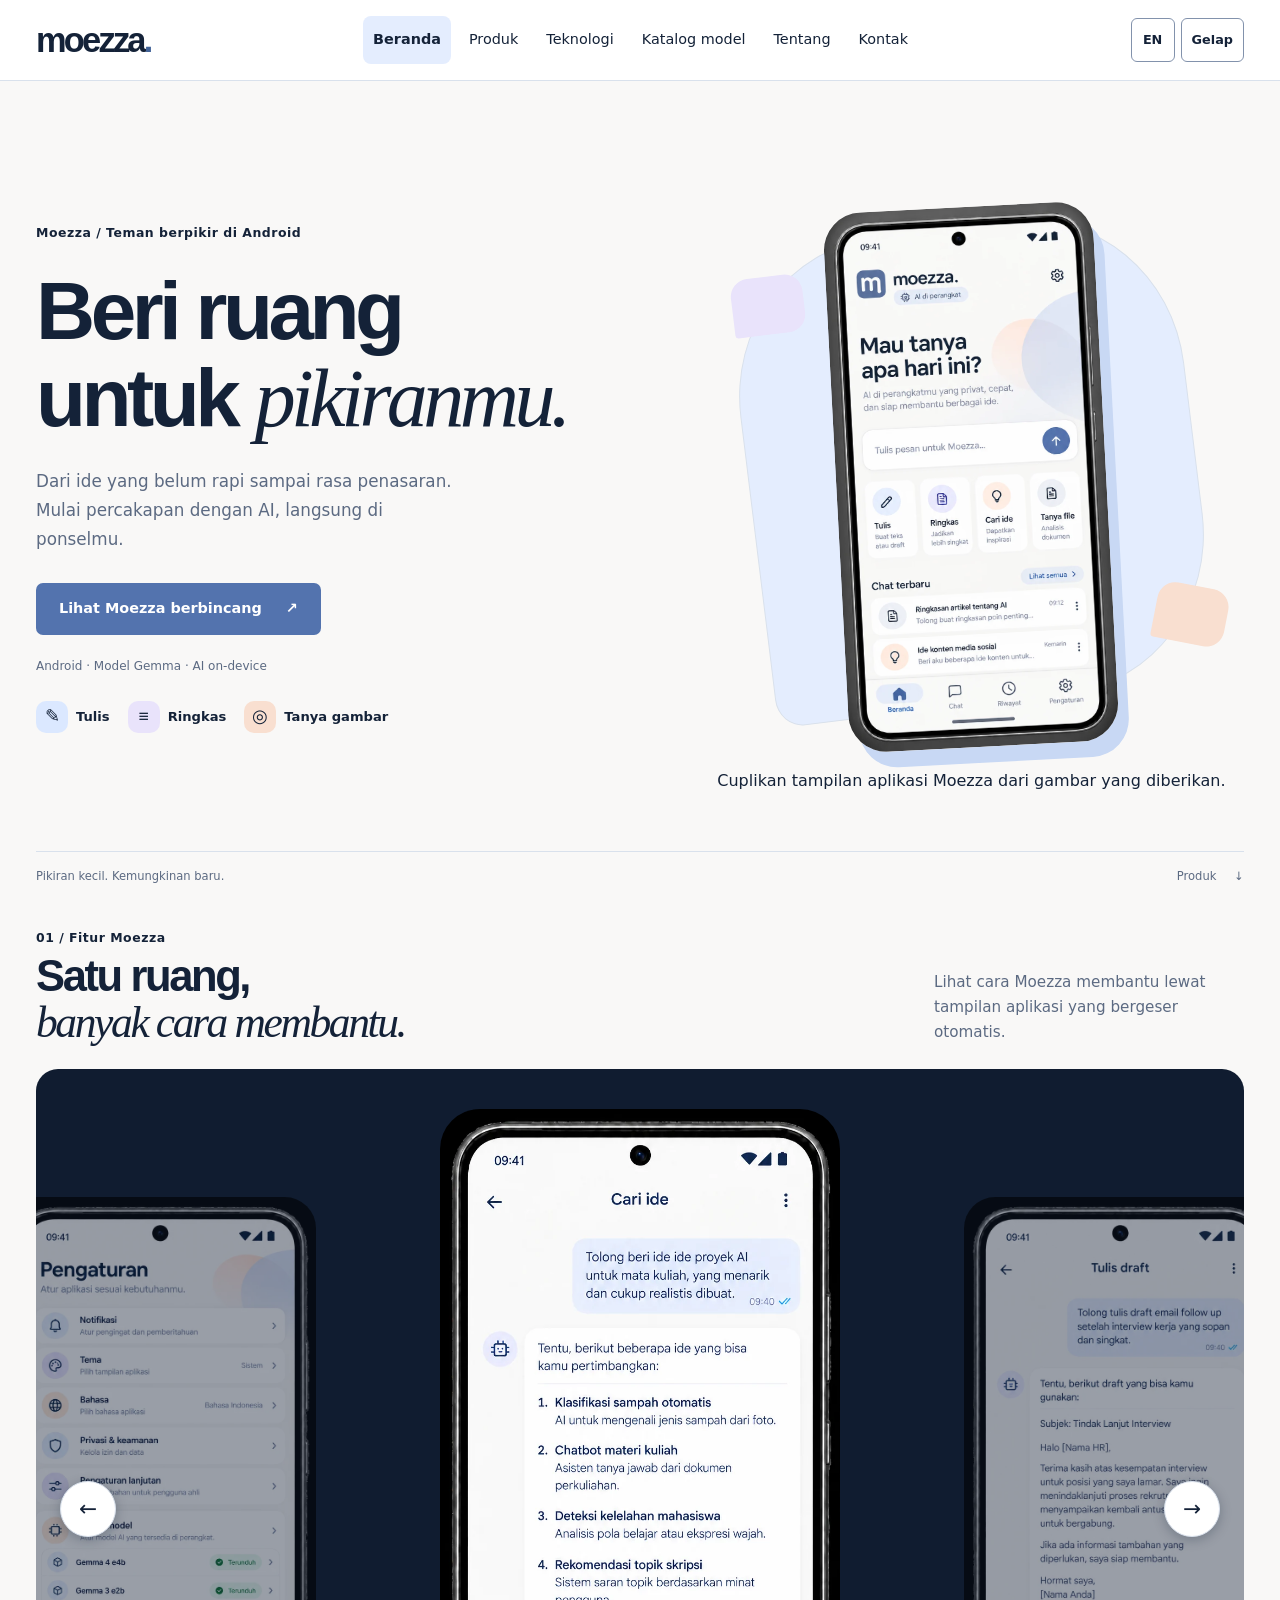
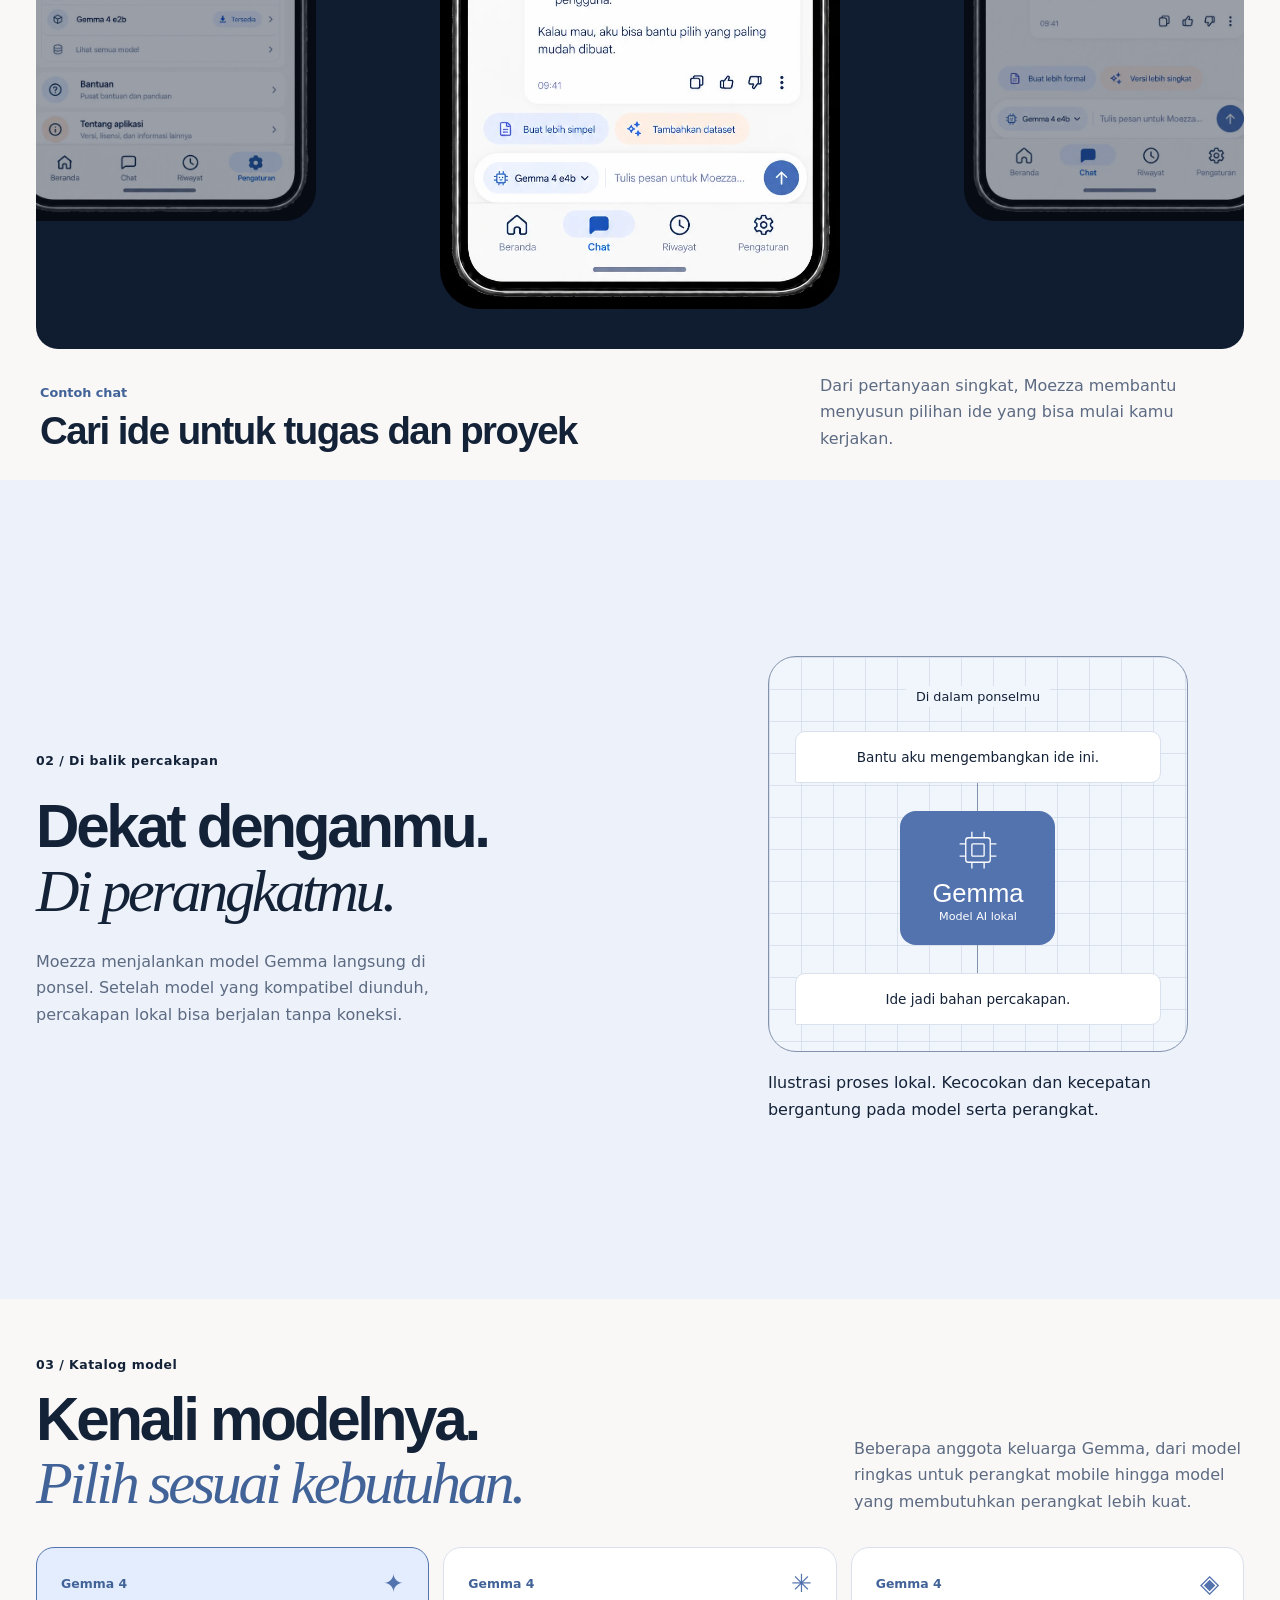
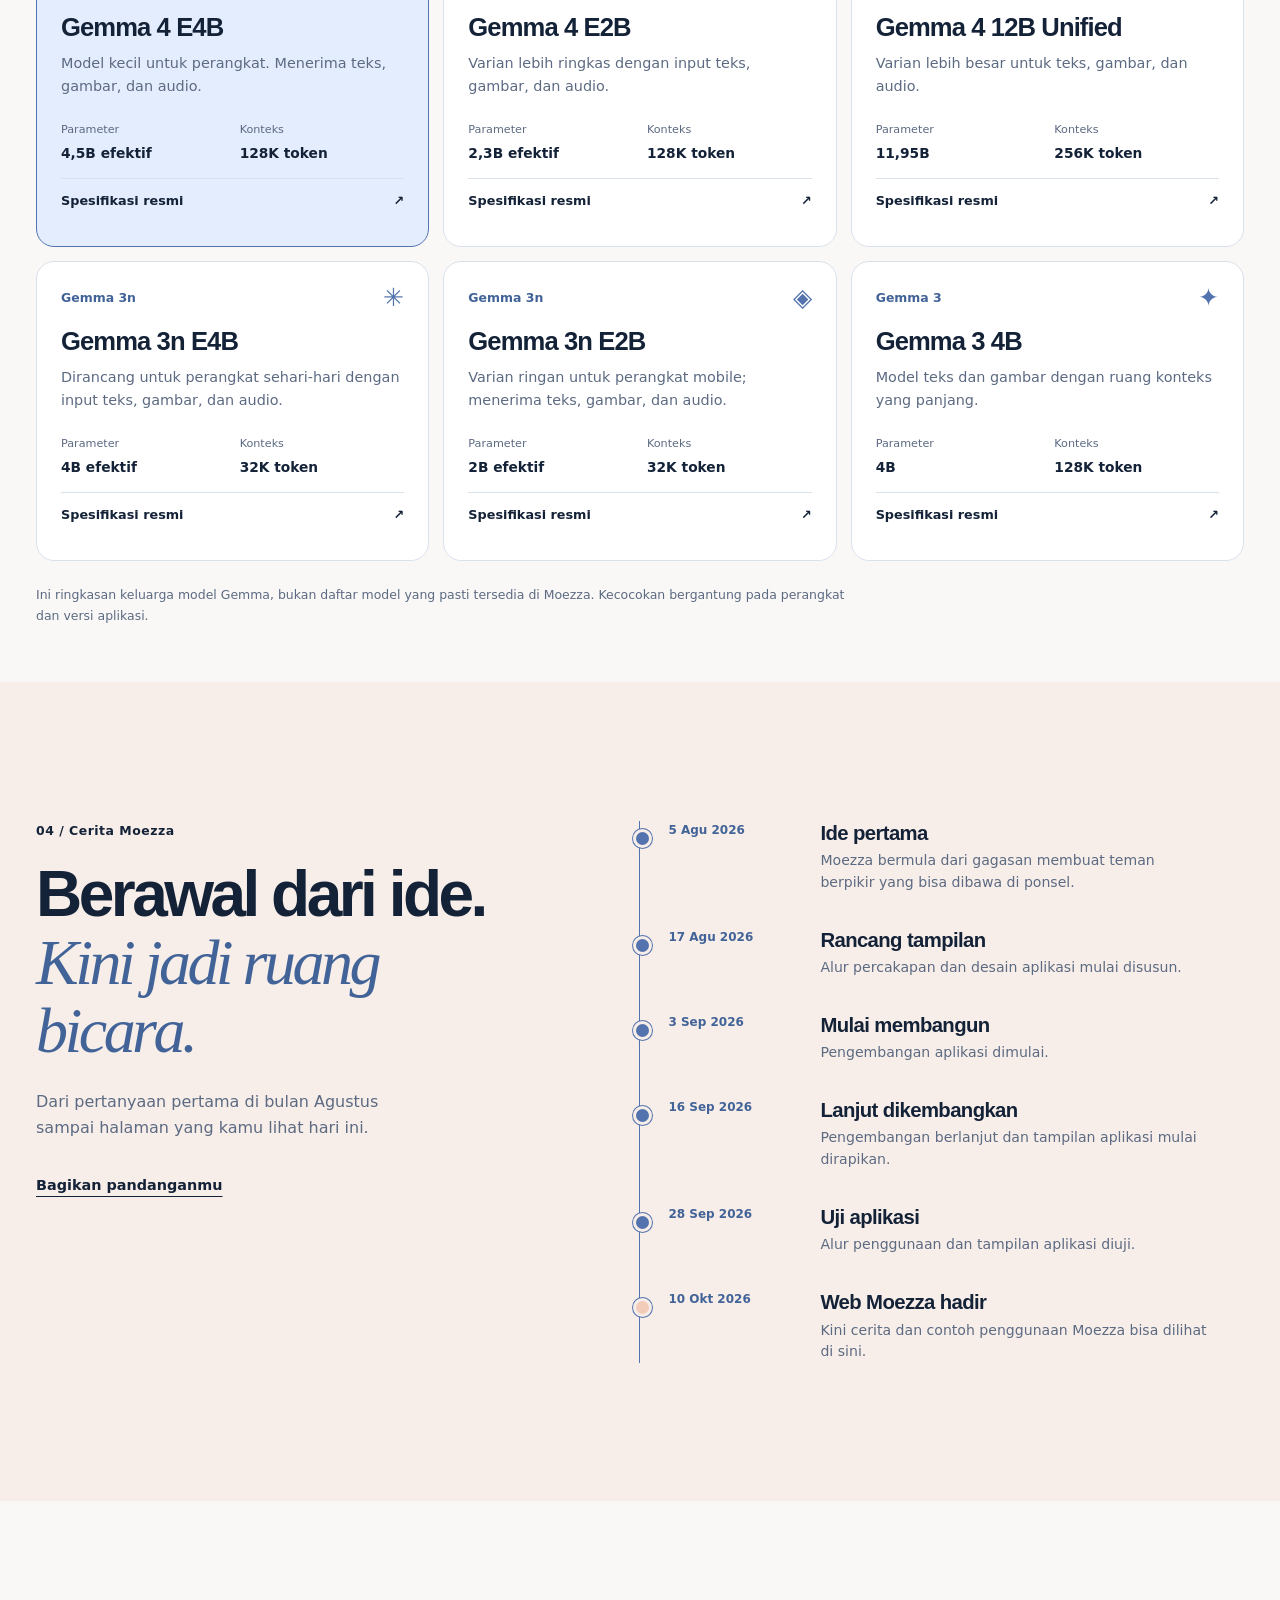
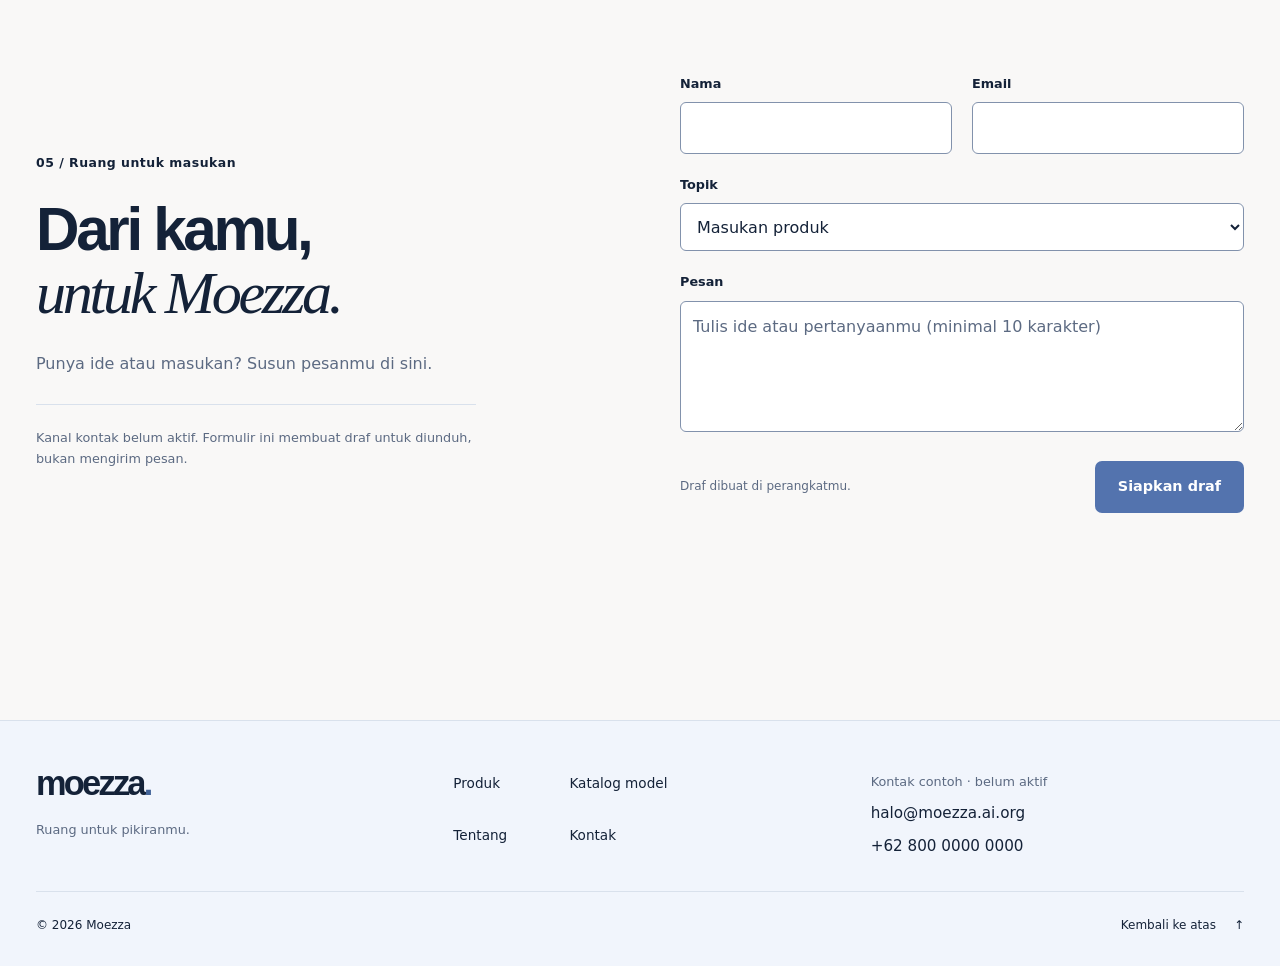
==== commit 619195b2: "Redesign Moezza site with app gallery and inline model catalog" ====
--- a/docs/index.html
+++ b/docs/index.html
@@ -3,114 +3,111 @@
 <head>
   <meta charset="utf-8">
   <meta name="viewport" content="width=device-width, initial-scale=1">
-  <meta name="theme-color" content="#edf3ee">
-  <meta name="description" content="Moezza membangun teknologi yang terasa dekat. Kenali aplikasi percakapan dengan AI Gemma yang berjalan di perangkat Android.">
-  <title>Moezza | Teknologi yang terasa dekat</title>
+  <meta name="theme-color" content="#F9F8F7">
+  <meta name="description" content="Moezza, ruang untuk ide dan percakapan dengan AI di perangkat Android.">
+  <title>Moezza | Ruang untuk pikiranmu</title>
   <link rel="icon" href="./favicon.svg" type="image/svg+xml">
+  <script src="./preferences.js"></script>
   <link rel="stylesheet" href="./styles.css">
   <script src="./app.js" defer></script>
 </head>
 <body>
-  <a class="skip-link" href="#main">Lewati ke konten</a>
-  <svg class="svg-library" xmlns="http://www.w3.org/2000/svg" aria-hidden="true">
-    <defs>
-      <symbol id="i-chat" viewBox="0 0 24 24"><path d="M5 4h14a2 2 0 0 1 2 2v10a2 2 0 0 1-2 2H9l-6 4V6a2 2 0 0 1 2-2Z"/><path d="M7 9h10M7 13h6"/></symbol>
-      <symbol id="i-device" viewBox="0 0 24 24"><rect x="6" y="2" width="12" height="20" rx="3"/><path d="M10 5h4M11 19h2"/></symbol>
-      <symbol id="i-arrow" viewBox="0 0 24 24"><path d="M5 12h14m-6-6 6 6-6 6"/></symbol>
-      <symbol id="i-check" viewBox="0 0 24 24"><path d="m5 12 4 4L19 6"/></symbol>
-      <symbol id="i-chip" viewBox="0 0 24 24"><rect x="5" y="5" width="14" height="14" rx="3"/><rect x="9" y="9" width="6" height="6" rx="1"/><path d="M9 2v3m6-3v3M9 19v3m6-3v3M2 9h3m-3 6h3m14-6h3m-3 6h3"/></symbol>
-    </defs>
-  </svg>
+  <a class="skip-link" href="#main" data-i18n="skip">Lewati ke konten</a>
   <header class="site-header">
     <div class="container header-inner">
-      <a href="#home" class="wordmark" aria-label="Moezza, beranda"><span class="brand-symbol" aria-hidden="true">m<span></span></span>moezza<span class="brand-period">.</span></a>
-      <button class="menu-button" type="button" aria-expanded="false" aria-controls="main-nav">Menu <span aria-hidden="true">☰</span></button>
-      <nav id="main-nav" class="main-nav" aria-label="Navigasi utama">
-        <a href="#home" aria-current="page">Home</a>
-        <a href="#product">Product</a>
-        <a href="#technology">Technology</a>
-        <a href="#about">About</a>
-        <a href="#contact">Contact</a>
+      <a href="#home" class="wordmark">moezza<span>.</span></a>
+      <button class="menu-button control" type="button" aria-expanded="false" aria-controls="main-nav">Menu <span aria-hidden="true">☰</span></button>
+      <nav id="main-nav" class="main-nav" data-i18n-aria="navigation" aria-label="Navigasi utama">
+        <a href="#home" aria-current="page" data-i18n="home">Beranda</a><a href="#product" data-i18n="product">Produk</a><a href="#technology" data-i18n="technology">Teknologi</a><a href="#catalog" data-i18n="catalog">Katalog model</a><a href="#about" data-i18n="about">Tentang</a><a href="#contact" data-i18n="contact">Kontak</a>
       </nav>
-      <a class="header-cta" href="#product">Kenali Moezza <svg class="icon" aria-hidden="true"><use href="#i-arrow"/></svg></a>
+      <div class="preferences"><button class="control" type="button" data-language-toggle>EN</button><button class="control" type="button" data-theme-toggle>Gelap</button></div>
     </div>
   </header>
-  <main id="main">
+  <main id="main" tabindex="-1">
     <section id="home" class="hero section-anchor" aria-labelledby="hero-title">
       <div class="container hero-grid">
         <div class="hero-copy">
-          <p class="eyebrow"><span class="small-line"></span> Halo, kami Moezza.</p>
-          <h1 id="hero-title">Teknologi yang<br>terasa <span class="near-word">dekat.<svg viewBox="0 0 290 20" aria-hidden="true"><path d="M4 12Q136-4 285 11M48 18q124-12 208-3"/></svg></span></h1>
-          <p class="hero-description">Kami membangun ruang untuk ide, pertanyaan, dan percakapan sehari-hari. Dimulai dari Moezza, teman ngobrol AI yang hadir langsung di perangkatmu.</p>
-          <div class="hero-actions"><a class="button primary" href="#product">Kenalan dengan Moezza <svg class="icon" aria-hidden="true"><use href="#i-arrow"/></svg></a><a class="text-link" href="#about">Cerita di balik Moezza</a></div>
-          <div class="hero-note"><svg class="icon" aria-hidden="true"><use href="#i-device"/></svg><span>Dibangun untuk Android. Dengan AI on-device.</span></div>
+          <p class="eyebrow" data-i18n="heroEyebrow">Moezza / Teman berpikir di Android</p>
+          <h1 id="hero-title"><span data-i18n="heroLine">Beri ruang</span><br><span data-i18n="heroEnd">untuk</span> <em data-i18n="heroEm">pikiranmu.</em></h1>
+          <p class="hero-description" data-i18n="heroDescription">Dari ide yang belum rapi sampai rasa penasaran. Mulai percakapan dengan AI, langsung di ponselmu.</p>
+          <a class="button primary" href="#product"><span data-i18n="heroAction">Lihat Moezza berbincang</span><span aria-hidden="true">↗</span></a>
+          <p class="hero-note" data-i18n="heroNote">Android · Model Gemma · AI on-device</p>
+          <div class="hero-tasks" aria-label="Contoh bantuan Moezza" data-i18n-aria="heroTasks">
+            <span><i class="task-icon task-blue" aria-hidden="true">✎</i><span data-i18n="taskWrite">Tulis</span></span>
+            <span><i class="task-icon task-lavender" aria-hidden="true">≡</i><span data-i18n="taskSummarize">Ringkas</span></span>
+            <span><i class="task-icon task-peach" aria-hidden="true">◎</i><span data-i18n="taskImage">Tanya gambar</span></span>
+          </div>
         </div>
-        <div class="hero-art" aria-label="Ilustrasi konsep aplikasi Moezza">
-          <div class="art-caption"><span>Produk pertama kami</span><strong>Temui Moezza.</strong><svg viewBox="0 0 70 58" aria-hidden="true"><path d="M5 4q58 0 46 40m-10-9 10 12 12-9"/></svg></div>
-          <div class="phone">
-            <div class="phone-camera" aria-hidden="true"></div>
-            <div class="phone-status" aria-hidden="true"><span>09:41</span><span>▮▮▮ &nbsp; ▰</span></div>
-            <div class="phone-heading"><div class="app-mark">m.</div><div><strong>Moezza</strong><span>Ruang kecil untuk ide besar</span></div><svg class="icon" aria-hidden="true"><use href="#i-chat"/></svg></div>
-            <p class="phone-greeting">Pagi! Mau cerita apa hari ini?</p>
-            <div class="phone-chat-space"><span>Hari ini</span></div>
-            <div class="phone-user">Banyak ide di kepala.<br>Mulai dari mana, ya?</div>
-            <div class="phone-answer"><span>Moezza</span><p>Kita mulai dari satu dulu, yuk. Ceritakan ide yang paling bikin kamu penasaran.</p></div>
-            <div class="phone-composer"><span>Tulis cerita pertamamu...</span><span class="send-circle" aria-hidden="true">↑</span></div>
-            <div class="phone-model"><svg class="icon" aria-hidden="true"><use href="#i-chip"/></svg> Gemma · di perangkatmu</div>
+        <figure class="hero-art">
+          <div class="hero-art-backdrop" aria-hidden="true"><span class="hero-speech hero-speech-one"></span><span class="hero-speech hero-speech-two"></span></div>
+          <img class="hero-app-image" src="./images/app-home.webp" width="738" height="1475" alt="Tampilan beranda Moezza di ponsel" data-i18n-alt="heroImageAlt" fetchpriority="high">
+          <figcaption data-i18n="heroImageCaption">Cuplikan tampilan aplikasi Moezza dari gambar yang diberikan.</figcaption>
+        </figure>
+      </div>
+      <div class="container section-end"><span data-i18n="heroFooter">Pikiran kecil. Kemungkinan baru.</span><a href="#product"><span data-i18n="product">Produk</span><span aria-hidden="true">↓</span></a></div>
+    </section>
+    <section id="product" class="product section-anchor" aria-labelledby="product-title">
+      <div class="container">
+        <div class="feature-intro">
+          <div><p class="eyebrow" data-i18n="productEyebrow">01 / Fitur Moezza</p><h2 id="product-title"><span data-i18n="productTitle">Satu ruang,</span><br><em data-i18n="productEm">banyak cara membantu.</em></h2></div>
+          <p data-i18n="productDescription">Lihat cara Moezza membantu lewat tampilan aplikasi yang bergeser otomatis.</p>
+        </div>
+        <div class="feature-carousel" role="region" aria-roledescription="carousel" aria-label="Fitur aplikasi Moezza" data-i18n-aria="featureCarouselLabel" tabindex="0">
+          <button type="button" id="feature-prev" class="carousel-arrow carousel-arrow-prev" aria-label="Fitur sebelumnya" data-i18n-aria="previousFeature"><span aria-hidden="true">←</span></button>
+          <div class="feature-viewport">
+            <div id="feature-track" class="feature-track">
+              <figure class="carousel-slide is-active" role="group" aria-roledescription="slide" aria-label="Cari ide untuk tugas dan proyek">
+                <img src="./images/chat-ideas.webp" width="738" height="1475" alt="Contoh chat ide proyek AI di Moezza">
+              </figure>
+            </div>
           </div>
-          <div class="local-note"><svg class="icon" aria-hidden="true"><use href="#i-chip"/></svg><div><strong>AI-nya di sini.</strong><span>Di ponselmu sendiri.</span></div></div>
-          <span class="preview-label">Ilustrasi konsep tampilan aplikasi</span>
+          <button type="button" id="feature-next" class="carousel-arrow carousel-arrow-next" aria-label="Fitur berikutnya" data-i18n-aria="nextFeature"><span aria-hidden="true">→</span></button>
+        </div>
+        <div class="feature-caption" aria-live="off" aria-atomic="true">
+          <div><p id="feature-kind" class="feature-kind">Contoh chat</p><h3 id="feature-title">Cari ide untuk tugas dan proyek</h3></div>
+          <p id="feature-description">Dari pertanyaan singkat, Moezza membantu menyusun pilihan ide yang bisa mulai kamu kerjakan.</p>
         </div>
       </div>
-      <div class="container hero-bottom"><span>Ide yang dekat dengan keseharian.</span><a href="#product">Mulai dari produknya <span aria-hidden="true">↓</span></a></div>
     </section>
-
-    <section id="product" class="product section-anchor" aria-labelledby="product-title">
+    <section id="technology" class="technology section-anchor" aria-labelledby="technology-title">
+      <div class="container technology-grid"><div class="tech-copy"><p class="eyebrow" data-i18n="technologyEyebrow">02 / Di balik percakapan</p><h2 id="technology-title"><span data-i18n="techTitle">Dekat denganmu.</span><br><em data-i18n="techEm">Di perangkatmu.</em></h2><p data-i18n="techDescription">Moezza menjalankan model Gemma langsung di ponsel. Setelah model yang kompatibel diunduh, percakapan lokal bisa berjalan tanpa koneksi.</p></div>
+      <figure class="tech-visual"><div class="device-boundary"><div class="boundary-title" data-i18n="deviceBoundary">Di dalam ponselmu</div><div class="flow-message" data-i18n="flowMessage">Bantu aku mengembangkan ide ini.</div><div class="flow-line" aria-hidden="true"></div><div class="gemma-engine"><svg viewBox="0 0 48 48" aria-hidden="true"><rect x="10" y="10" width="28" height="28" rx="3"/><rect x="17" y="17" width="14" height="14" rx="1"/><path d="M17 3v7m14-7v7M17 38v7m14-7v7M3 17h7m-7 14h7m28-14h7m-7 14h7"/></svg><strong>Gemma</strong><span data-i18n="localModel">Model AI lokal</span></div><div class="flow-line" aria-hidden="true"></div><div class="flow-answer" data-i18n="flowAnswer">Ide jadi bahan percakapan.</div></div><figcaption data-i18n="techCaption">Ilustrasi proses lokal. Kecocokan dan kecepatan bergantung pada model serta perangkat.</figcaption></figure></div>
+    </section>
+    <section id="catalog" class="model-catalog section-anchor" aria-labelledby="catalog-title">
       <div class="container">
-        <div class="section-heading"><p class="eyebrow">01 / Product</p><div><h2 id="product-title">Sedikit penasaran.<br>Banyak bahan obrolan.</h2><p>Moezza memberi tempat untuk berpikir bersama AI.<br class="desktop-break"> Dari ide yang belum rapi sampai hal baru yang ingin dipahami.</p></div><span class="section-aside">Moezza untuk Android</span></div>
-        <div class="demo-layout">
-          <div class="use-cases" aria-label="Pilih contoh percakapan">
-            <button class="use-case selected" type="button" data-demo="ideas" aria-pressed="true"><span class="case-number">01</span><span><strong>Temukan awal sebuah ide</strong><small>Uraikan pikiran yang masih ke mana-mana.</small></span><span class="case-arrow" aria-hidden="true">↗</span></button>
-            <button class="use-case" type="button" data-demo="learn" aria-pressed="false"><span class="case-number">02</span><span><strong>Pahami hal yang bikin penasaran</strong><small>Minta penjelasan dengan bahasa sehari-hari.</small></span><span class="case-arrow" aria-hidden="true">↗</span></button>
-            <button class="use-case" type="button" data-demo="write" aria-pressed="false"><span class="case-number">03</span><span><strong>Cari kata yang lebih pas</strong><small>Susun draf pesan dan temukan nada yang tepat.</small></span><span class="case-arrow" aria-hidden="true">↗</span></button>
-            <p class="demo-instruction">Pilih topik untuk melihat contoh percakapannya.</p>
-          </div>
-          <div class="conversation-demo">
-            <div class="demo-topline"><span><span class="mini-mark">m.</span> Moezza</span><span>Demo percakapan</span></div>
-            <div id="demo-content" class="demo-content" aria-live="polite" aria-atomic="true"><p class="demo-question">Aku mau mulai menulis, tapi bingung topiknya.</p><div class="demo-response"><span class="reply-label">Moezza</span><p>Coba mulai dari sesuatu yang dekat: hal kecil yang kamu pelajari minggu ini.</p><p>Tulis apa yang terjadi, apa yang bikin penasaran, dan apa yang ingin kamu coba berikutnya. Tidak perlu langsung sempurna.</p></div></div>
-            <div class="demo-footnote"><svg class="icon" aria-hidden="true"><use href="#i-chat"/></svg><span>Contoh terkurasi, bukan jawaban AI langsung.<br>Jawaban AI dapat keliru. Selalu periksa informasi penting.</span></div>
-          </div>
+        <div class="catalog-intro">
+          <div><p class="eyebrow" data-i18n="catalogEyebrow">03 / Katalog model</p><h2 id="catalog-title"><span data-i18n="catalogTitle">Kenali modelnya.</span><br><em data-i18n="catalogEm">Pilih sesuai kebutuhan.</em></h2></div>
+          <p data-i18n="catalogIntro">Beberapa anggota keluarga Gemma, dari model ringkas untuk perangkat mobile hingga model yang membutuhkan perangkat lebih kuat.</p>
         </div>
-        <div class="product-principles"><p><svg class="icon" aria-hidden="true"><use href="#i-chat"/></svg><span>Percakapan dengan bahasa alami</span></p><p><svg class="icon" aria-hidden="true"><use href="#i-chip"/></svg><span>Model Gemma di perangkat</span></p><p><svg class="icon" aria-hidden="true"><use href="#i-device"/></svg><span>Dirancang untuk Android</span></p></div>
+        <div class="model-grid">
+          <article class="model-card model-card-featured"><div class="model-card-top"><span class="model-family">Gemma 4</span><span class="model-mark" aria-hidden="true">✦</span></div><h3>Gemma 4 E4B</h3><p data-i18n="model4e4b">Model kecil untuk perangkat. Menerima teks, gambar, dan audio.</p><dl><div><dt data-i18n="modelSize">Parameter</dt><dd data-i18n="model4e4bSize">4,5B efektif</dd></div><div><dt data-i18n="modelContext">Konteks</dt><dd>128K token</dd></div></dl><a href="https://ai.google.dev/gemma/docs/core/model_card_4" target="_blank" rel="noopener noreferrer"><span data-i18n="modelSource">Spesifikasi resmi</span><span aria-hidden="true">↗</span></a></article>
+          <article class="model-card"><div class="model-card-top"><span class="model-family">Gemma 4</span><span class="model-mark" aria-hidden="true">✳</span></div><h3>Gemma 4 E2B</h3><p data-i18n="model4e2b">Varian lebih ringkas dengan input teks, gambar, dan audio.</p><dl><div><dt data-i18n="modelSize">Parameter</dt><dd data-i18n="model4e2bSize">2,3B efektif</dd></div><div><dt data-i18n="modelContext">Konteks</dt><dd>128K token</dd></div></dl><a href="https://ai.google.dev/gemma/docs/core/model_card_4" target="_blank" rel="noopener noreferrer"><span data-i18n="modelSource">Spesifikasi resmi</span><span aria-hidden="true">↗</span></a></article>
+          <article class="model-card"><div class="model-card-top"><span class="model-family">Gemma 4</span><span class="model-mark" aria-hidden="true">◈</span></div><h3>Gemma 4 12B Unified</h3><p data-i18n="model412b">Varian lebih besar untuk teks, gambar, dan audio.</p><dl><div><dt data-i18n="modelSize">Parameter</dt><dd>11,95B</dd></div><div><dt data-i18n="modelContext">Konteks</dt><dd>256K token</dd></div></dl><a href="https://ai.google.dev/gemma/docs/core/model_card_4" target="_blank" rel="noopener noreferrer"><span data-i18n="modelSource">Spesifikasi resmi</span><span aria-hidden="true">↗</span></a></article>
+          <article class="model-card"><div class="model-card-top"><span class="model-family">Gemma 3n</span><span class="model-mark" aria-hidden="true">✳</span></div><h3>Gemma 3n E4B</h3><p data-i18n="model3ne4b">Dirancang untuk perangkat sehari-hari dengan input teks, gambar, dan audio.</p><dl><div><dt data-i18n="modelSize">Parameter</dt><dd data-i18n="model3ne4bSize">4B efektif</dd></div><div><dt data-i18n="modelContext">Konteks</dt><dd>32K token</dd></div></dl><a href="https://ai.google.dev/gemma/docs/gemma-3n" target="_blank" rel="noopener noreferrer"><span data-i18n="modelSource">Spesifikasi resmi</span><span aria-hidden="true">↗</span></a></article>
+          <article class="model-card"><div class="model-card-top"><span class="model-family">Gemma 3n</span><span class="model-mark" aria-hidden="true">◈</span></div><h3>Gemma 3n E2B</h3><p data-i18n="model3ne2b">Varian ringan untuk perangkat mobile; menerima teks, gambar, dan audio.</p><dl><div><dt data-i18n="modelSize">Parameter</dt><dd data-i18n="model3ne2bSize">2B efektif</dd></div><div><dt data-i18n="modelContext">Konteks</dt><dd>32K token</dd></div></dl><a href="https://ai.google.dev/gemma/docs/gemma-3n" target="_blank" rel="noopener noreferrer"><span data-i18n="modelSource">Spesifikasi resmi</span><span aria-hidden="true">↗</span></a></article>
+          <article class="model-card"><div class="model-card-top"><span class="model-family">Gemma 3</span><span class="model-mark" aria-hidden="true">✦</span></div><h3>Gemma 3 4B</h3><p data-i18n="model34b">Model teks dan gambar dengan ruang konteks yang panjang.</p><dl><div><dt data-i18n="modelSize">Parameter</dt><dd>4B</dd></div><div><dt data-i18n="modelContext">Konteks</dt><dd>128K token</dd></div></dl><a href="https://ai.google.dev/gemma/docs/core/model_card_3" target="_blank" rel="noopener noreferrer"><span data-i18n="modelSource">Spesifikasi resmi</span><span aria-hidden="true">↗</span></a></article>
+        </div>
+        <p class="catalog-note" data-i18n="catalogNote">Ini ringkasan keluarga model Gemma, bukan daftar model yang pasti tersedia di Moezza. Kecocokan bergantung pada perangkat dan versi aplikasi.</p>
       </div>
     </section>
-
-    <section id="technology" class="technology section-anchor" aria-labelledby="technology-title">
-      <div class="container technology-grid">
-        <div class="tech-copy"><p class="eyebrow">02 / Technology</p><h2 id="technology-title">Dekat, sampai<br>ke cara kerjanya.</h2><p>Dengan pendekatan <em>on-device</em>, model AI memproses percakapan langsung di ponsel. Itulah fondasi yang kami pilih untuk Moezza.</p><div class="tech-facts"><div><h3>Gemma sebagai fondasi</h3><p>Keluarga model terbuka dari Google, dengan varian yang dirancang untuk penggunaan di perangkat.</p></div><div><h3>Siapkan model, lalu mulai ngobrol</h3><p>Model perlu diunduh terlebih dahulu. Percakapan lokal dapat berjalan tanpa koneksi setelah model yang kompatibel siap.</p></div></div><a class="text-link" href="./models.html">Lihat katalog model Gemma <span aria-hidden="true">↗</span></a></div>
-        <div class="tech-visual"><div class="device-boundary"><div class="boundary-title"><svg class="icon" aria-hidden="true"><use href="#i-device"/></svg><span>Di dalam perangkatmu</span></div><div class="flow-message">“Bantu aku mengembangkan ide ini.”</div><div class="flow-line" aria-hidden="true">↓</div><div class="gemma-engine"><svg class="icon" aria-hidden="true"><use href="#i-chip"/></svg><strong>Gemma</strong><span>Model AI lokal</span></div><div class="flow-line" aria-hidden="true">↓</div><div class="flow-answer"><span class="mini-mark">m.</span><span>Respons untuk percakapanmu</span></div><div class="device-caption">Pesan → proses lokal → respons</div></div><p>Ilustrasi alur inferensi lokal. Kecocokan model dan kecepatan respons bergantung pada perangkat.</p></div>
+    <section id="about" class="about section-anchor" aria-labelledby="about-title">
+      <div class="container story-grid">
+        <div class="story-intro"><p class="eyebrow" data-i18n="aboutEyebrow">04 / Cerita Moezza</p><h2 id="about-title"><span data-i18n="aboutTitle">Berawal dari ide.</span><br><em data-i18n="aboutEm">Kini jadi ruang bicara.</em></h2><p data-i18n="aboutDescription">Dari pertanyaan pertama di bulan Agustus sampai halaman yang kamu lihat hari ini.</p><a class="text-link" href="#contact" data-i18n="aboutAction">Bagikan pandanganmu</a></div>
+        <ol class="story-timeline" aria-label="Linimasa pengembangan Moezza" data-i18n-aria="timelineLabel">
+          <li><span class="timeline-date" data-i18n="storyDate1">5 Agu 2026</span><div><h3 data-i18n="storyTitle1">Ide pertama</h3><p data-i18n="storyText1">Moezza bermula dari gagasan membuat teman berpikir yang bisa dibawa di ponsel.</p></div></li>
+          <li><span class="timeline-date" data-i18n="storyDate2">17 Agu 2026</span><div><h3 data-i18n="storyTitle2">Rancang tampilan</h3><p data-i18n="storyText2">Alur percakapan dan desain aplikasi mulai disusun.</p></div></li>
+          <li><span class="timeline-date" data-i18n="storyDate3">3 Sep 2026</span><div><h3 data-i18n="storyTitle3">Mulai membangun</h3><p data-i18n="storyText3">Pengembangan aplikasi dimulai.</p></div></li>
+          <li><span class="timeline-date" data-i18n="storyDate4">16 Sep 2026</span><div><h3 data-i18n="storyTitle4">Lanjut dikembangkan</h3><p data-i18n="storyText4">Pengembangan berlanjut dan tampilan aplikasi mulai dirapikan.</p></div></li>
+          <li><span class="timeline-date" data-i18n="storyDate5">28 Sep 2026</span><div><h3 data-i18n="storyTitle5">Uji aplikasi</h3><p data-i18n="storyText5">Alur penggunaan dan tampilan aplikasi diuji.</p></div></li>
+          <li><span class="timeline-date" data-i18n="storyDate6">10 Okt 2026</span><div><h3 data-i18n="storyTitle6">Web Moezza hadir</h3><p data-i18n="storyText6">Kini cerita dan contoh penggunaan Moezza bisa dilihat di sini.</p></div></li>
+        </ol>
       </div>
     </section>
-
-    <section id="about" class="about section-anchor" aria-labelledby="about-title">
-      <div class="container"><div class="about-top"><p class="eyebrow">03 / About Moezza</p><span>Baru mulai. Punya arah.</span></div><h2 id="about-title">Kami ingin teknologi<br>terasa lebih <span>manusiawi.</span></h2><div class="about-bottom"><div class="founder-note"><span class="note-symbol" aria-hidden="true">“</span><p>Berawal dari pertanyaan sederhana:<br>bagaimana kalau AI bisa terasa<br>lebih dekat dengan keseharian kita?</p><span>Gagasan di balik Moezza</span></div><div class="about-copy"><p>Moezza adalah startup yang sedang membangun jawabannya. Produk pertama kami adalah aplikasi percakapan bernama Moezza, yang mempertemukan model AI lokal dengan pengalaman yang ramah.</p><p>Kami ingin tumbuh lewat produk yang berguna dan masukan yang jujur. Masih banyak yang ingin kami pelajari, dan kami membuka ruang untuk percakapan itu.</p><a class="text-link" href="#contact">Mari bertukar pikiran <span aria-hidden="true">↗</span></a></div></div></div>
-      <div class="container company-profile" aria-labelledby="company-profile-title">
-        <h3 id="company-profile-title">Profil singkat</h3>
-        <dl>
-          <div><dt>Nama startup</dt><dd>Moezza</dd></div>
-          <div><dt>Produk pertama</dt><dd>Moezza</dd></div>
-          <div><dt>Email (contoh)</dt><dd>halo@moezza.ai.org</dd></div>
-          <div><dt>Telepon (contoh)</dt><dd>+62 800 0000 0000</dd></div>
-        </dl>
-        <p class="profile-disclaimer">Data kontak ini contoh untuk rancangan dan belum aktif.</p>
-      </div>
-    </section>
-
     <section id="contact" class="contact section-anchor" aria-labelledby="contact-title">
-      <div class="container contact-grid"><div class="contact-copy"><p class="eyebrow">04 / Contact</p><h2 id="contact-title">Obrolan baik<br>dimulai dari halo.</h2><p>Punya masukan untuk aplikasi Moezza, ide kolaborasi, atau ingin mengenal startup kami lebih dekat? Susun pesanmu di sini.</p><div class="contact-notice"><svg class="icon" aria-hidden="true"><use href="#i-chat"/></svg><p>Kontak pada profil masih berupa contoh.<br>Untuk saat ini, kamu bisa menyimpan draf pesan. Formulir ini belum mengirim pesan ke tim.</p></div></div><form id="contact-form" class="contact-form"><div class="form-row"><div class="field"><label for="name">Namamu</label><input id="name" name="name" autocomplete="name" placeholder="Nama panggilan juga boleh" required maxlength="100"></div><div class="field"><label for="email">Alamat email</label><input id="email" name="email" type="email" autocomplete="email" placeholder="nama@email.com" required maxlength="254"></div></div><div class="field"><label for="interest">Ingin membahas apa?</label><select id="interest" name="interest"><option>Masukan untuk produk</option><option>Kolaborasi dengan Moezza</option><option>Mengenal Moezza</option></select></div><div class="field"><label for="message">Pesanmu</label><textarea id="message" name="message" rows="4" required minlength="10" maxlength="3000" placeholder="Ceritakan ide atau pertanyaanmu (minimal 10 karakter)"></textarea></div><div class="form-bottom"><span>Draf hanya disimpan di perangkatmu.</span><button type="submit" class="button primary">Siapkan pesan <svg class="icon" aria-hidden="true"><use href="#i-arrow"/></svg></button></div><p id="form-status" class="form-status" role="status"></p></form></div>
+      <div class="container contact-grid"><div class="contact-copy"><p class="eyebrow" data-i18n="contactEyebrow">05 / Ruang untuk masukan</p><h2 id="contact-title"><span data-i18n="contactTitle">Dari kamu,</span><br><em data-i18n="contactEm">untuk Moezza.</em></h2><p data-i18n="contactDescription">Punya ide atau masukan? Susun pesanmu di sini.</p><p class="contact-notice" data-i18n="contactNotice">Kanal kontak belum aktif. Formulir ini membuat draf untuk diunduh, bukan mengirim pesan.</p></div><form id="contact-form" class="contact-form"><div class="form-row"><div class="field"><label for="name" data-i18n="name">Nama</label><input id="name" name="name" autocomplete="name" required maxlength="100"></div><div class="field"><label for="email" data-i18n="email">Email</label><input id="email" name="email" type="email" autocomplete="email" required maxlength="254"></div></div><div class="field"><label for="interest" data-i18n="topic">Topik</label><select id="interest" name="interest"><option value="feedback" data-i18n="feedback">Masukan produk</option><option value="collaboration" data-i18n="collaboration">Kolaborasi</option><option value="introduction" data-i18n="introduction">Mengenal Moezza</option></select></div><div class="field"><label for="message" data-i18n="message">Pesan</label><textarea id="message" name="message" rows="4" required minlength="10" maxlength="3000" data-i18n-placeholder="messagePlaceholder" placeholder="Tulis ide atau pertanyaanmu (minimal 10 karakter)"></textarea></div><div class="form-bottom"><span data-i18n="draftLocal">Draf dibuat di perangkatmu.</span><button type="submit" class="button primary" data-i18n="prepareDraft">Siapkan draf</button></div><p id="form-status" class="form-status" role="status"></p></form></div>
     </section>
   </main>
-  <footer class="site-footer"><div class="container footer-top"><a class="wordmark" href="#home" aria-label="Moezza, kembali ke beranda"><span class="brand-symbol" aria-hidden="true">m<span></span></span>moezza<span class="brand-period">.</span></a><p>Teknologi yang terasa dekat.</p><a class="back-top" href="#home">Kembali ke atas <span aria-hidden="true">↑</span></a></div><div class="container footer-bottom"><span>© <span id="year">2026</span> Moezza</span><span>Dibangun dengan rasa ingin tahu.</span><span>Produk pertama Moezza: aplikasi chat AI di perangkat.</span></div></footer>
-  <dialog id="message-dialog" aria-labelledby="dialog-title"><div class="dialog-heading"><h2 id="dialog-title">Draf pesanmu siap.</h2><button type="button" class="dialog-close" aria-label="Tutup draf pesan">×</button></div><p>Pesan ini belum dikirim. Unduh salinannya untuk disimpan sampai kanal kontak Moezza tersedia.</p><pre id="message-preview"></pre><a id="download-message" class="button primary" download="pesan-untuk-moezza.txt">Unduh draf .txt</a></dialog>
+  <footer class="site-footer"><div class="container footer-top"><div><a class="wordmark" href="#home">moezza<span>.</span></a><p data-i18n="footerDescription">Ruang untuk pikiranmu.</p></div><nav class="footer-nav" data-i18n-aria="footerNavigation" aria-label="Navigasi footer"><a href="#product" data-i18n="product">Produk</a><a href="#catalog" data-i18n="catalog">Katalog model</a><a href="#about" data-i18n="about">Tentang</a><a href="#contact" data-i18n="contact">Kontak</a></nav><div class="footer-contact"><p data-i18n="contactExamples">Kontak contoh · belum aktif</p><span>halo@moezza.ai.org</span><span>+62 800 0000 0000</span></div></div><div class="container footer-bottom"><span>© <span id="year">2026</span> Moezza</span><a href="#home"><span data-i18n="backTop">Kembali ke atas</span><span aria-hidden="true">↑</span></a></div></footer>
+  <dialog id="message-dialog" aria-labelledby="dialog-title"><div class="dialog-heading"><h2 id="dialog-title" data-i18n="draftReady">Draf pesanmu siap.</h2><button type="button" class="dialog-close control" data-i18n-aria="closeDraft" aria-label="Tutup draf">×</button></div><p data-i18n="draftDisclaimer">Pesan belum dikirim. Unduh salinannya untuk disimpan.</p><pre id="message-preview"></pre><a id="download-message" class="button primary" download="pesan-untuk-moezza.txt" data-i18n="downloadDraft">Unduh draf .txt</a></dialog>
 </body>
 </html>
--- a/docs/styles.css
+++ b/docs/styles.css
@@ -1,19 +1,236 @@
-:root{color-scheme:light;--ink:#243f33;--green:#285c48;--muted:#53665c;--page:#fbfcf8;--mint:#edf3ee;--blue:#e0edf4;--blush:#f3e6e4;--line:#c5d1c8;--border:#74877c;--white:#fff;--heading:"Trebuchet MS",Arial,sans-serif;--body:"Segoe UI",Arial,sans-serif}
-*{box-sizing:border-box}html{scroll-behavior:smooth;scroll-padding-top:100px}body{margin:0;background:var(--page);color:var(--ink);font:16px/1.65 var(--body)}a{color:inherit;text-decoration:none}button,input,textarea,select{font:inherit}button,a,input,select,textarea{-webkit-tap-highlight-color:transparent}button{cursor:pointer}a,button{touch-action:manipulation}a:focus-visible,button:focus-visible,input:focus-visible,textarea:focus-visible,select:focus-visible{outline:3px solid var(--green);outline-offset:5px}button:active,.button:active{transform:translateY(1px)}p,h1,h2,h3{margin:0}h1,h2,h3{font-family:var(--heading);font-weight:600}h1,h2{letter-spacing:-.055em;line-height:1.1}p{overflow-wrap:break-word}svg{display:block}.svg-library{position:absolute;width:0;height:0;overflow:hidden}.icon{width:23px;height:23px;fill:none;stroke:currentColor;stroke-width:1.8;stroke-linecap:round;stroke-linejoin:round;flex-shrink:0}.container{width:min(1200px,calc(100% - 96px));margin-inline:auto}.skip-link{position:fixed;top:8px;left:16px;padding:12px 20px;z-index:100;background:var(--white);transform:translateY(-150%)}.skip-link:focus{transform:none}.site-header{position:sticky;top:0;z-index:20;background:var(--mint);border-bottom:1px solid #d4ded5}.header-inner{height:94px;display:flex;align-items:center;justify-content:space-between;gap:32px}.wordmark{display:inline-flex;align-items:center;gap:11px;font-family:var(--heading);font-size:31px;font-weight:700;letter-spacing:-1.6px;min-height:48px;line-height:1}.brand-period{margin-left:-10px;color:var(--green)}.brand-symbol{position:relative;display:inline-flex;align-items:center;justify-content:center;width:36px;height:35px;background:var(--green);color:var(--mint);font-size:31px;letter-spacing:-3px;border-radius:11px 11px 11px 2px;padding:0 3px 6px 0}.brand-symbol span{position:absolute;width:5px;height:5px;border-radius:50%;background:#edf3ee;bottom:6px;right:6px}.main-nav{display:flex;align-items:center;gap:30px}.main-nav a{display:flex;align-items:center;min-height:48px;font-size:14px;color:var(--muted);position:relative}.main-nav a:hover,.main-nav a[aria-current]{color:var(--ink)}.main-nav a[aria-current]:after{position:absolute;content:"";height:2px;background:var(--ink);bottom:5px;left:0;right:0}.header-cta{display:flex;align-items:center;gap:20px;padding:10px 0 10px 24px;border-left:1px solid var(--line);font-size:14px;font-weight:600;min-height:48px}.header-cta .icon{width:19px}.menu-button{display:none}.hero{background:var(--mint);overflow:hidden}.hero-grid{display:grid;grid-template-columns:1.12fr 1fr;gap:35px;align-items:center;min-height:715px;padding-block:66px 44px}.eyebrow{display:flex;align-items:center;gap:12px;font-size:13px;font-weight:600;letter-spacing:.025em}.small-line{width:28px;height:2px;background:var(--green)}h1{font-size:clamp(54px,5.9vw,82px);margin:26px 0 26px}.near-word{position:relative;color:var(--green);display:inline-block}.near-word svg{position:absolute;bottom:-8px;left:0;width:100%;height:18px;fill:none;stroke:#729681;stroke-width:3;stroke-linecap:round}.hero-description{font-size:17px;line-height:1.8;max-width:460px;color:var(--muted)}.hero-actions{display:flex;gap:24px;align-items:center;flex-wrap:wrap;margin-top:33px}.button{display:inline-flex;align-items:center;justify-content:center;gap:20px;padding:14px 22px;min-height:52px;border-radius:7px;border:1px solid transparent;font-size:14px;font-weight:600;transition:background-color 160ms,color 160ms;line-height:1.5}.primary{background:var(--green);color:var(--white)}.primary:hover{background:#193e2e}.button .icon{width:20px}.text-link{display:inline-flex;align-items:center;gap:14px;min-height:48px;font-size:14px;font-weight:600;text-decoration:underline;text-underline-offset:6px;text-decoration-thickness:1px}.text-link:hover{color:var(--green);text-decoration-thickness:2px}.hero-note{margin-top:37px;display:flex;align-items:center;gap:9px;font-size:12px;color:var(--muted)}.hero-note .icon{width:18px;height:18px}.hero-art{position:relative;min-height:580px;display:flex;align-items:center;justify-content:center;padding-left:38px}.hero-art:before{content:"";position:absolute;width:410px;height:410px;max-width:100%;border-radius:50%;background:#d7e7dc;top:80px;left:38px}.art-caption{position:absolute;top:7px;left:0;z-index:2;font-size:12px;transform:rotate(-7deg)}.art-caption strong{display:block;font:22px/1.5 var(--heading);letter-spacing:-.7px}.art-caption svg{position:absolute;width:55px;height:50px;right:-30px;top:32px;fill:none;stroke:var(--ink);stroke-width:1.5;stroke-linecap:round}.phone{width:287px;position:relative;z-index:1;padding:17px 16px 12px;background:#e8eff0;border:7px solid #fbfcf8;border-radius:41px;outline:1px solid #c6d0c7;transform:rotate(6deg);box-shadow:12px 22px 36px #273f3320;overflow:hidden;margin-top:17px}.phone-camera{position:absolute;top:14px;left:calc(50% - 26px);height:12px;width:52px;border-radius:10px;background:#233b30}.phone-status{display:flex;justify-content:space-between;font-size:9px;font-weight:650;margin-bottom:23px;padding-inline:4px;line-height:1}.phone-heading{display:flex;align-items:center;gap:8px}.app-mark{background:var(--green);color:var(--white);border-radius:10px;width:32px;height:32px;font-family:var(--heading);font-size:25px;line-height:1;text-align:center;font-weight:700}.phone-heading strong{font-size:14px;display:block;line-height:1.5}.phone-heading span{display:block;font-size:8px;color:var(--muted)}.phone-heading>.icon{margin-left:auto;width:20px;height:20px}.phone-greeting{font-size:11px;text-align:center;background:#dbece0;padding:9px 8px;border-radius:12px 12px 12px 2px;margin-top:20px}.panda{height:131px;width:150px;margin:7px auto 0}.phone-user{font-size:11px;line-height:1.6;background:#d7e8db;border-radius:12px 12px 3px 12px;padding:10px 14px;margin:4px 0 11px auto;width:max-content;max-width:90%}.phone-answer{background:#fff;border-radius:12px 12px 12px 3px;padding:12px;font-size:11px;line-height:1.7}.phone-answer>span{font-size:10px;font-weight:650;color:var(--green)}.phone-answer p{margin-top:3px}.phone-composer{display:flex;align-items:center;justify-content:space-between;background:#fff;border-radius:10px;padding:8px 9px;margin-top:15px;font-size:10px;color:var(--muted)}.send-circle{display:grid;place-items:center;background:var(--green);color:#fff;width:26px;height:26px;border-radius:50%;font-size:17px}.phone-model{display:flex;align-items:center;justify-content:center;gap:5px;font-size:8px;margin-top:10px;color:var(--muted)}.phone-model .icon{width:12px;height:12px}.local-note{position:absolute;bottom:58px;left:0;z-index:3;background:var(--blue);border:1px solid #bfd4da;border-radius:10px;display:flex;align-items:center;gap:12px;padding:17px 20px;transform:rotate(-5deg)}.local-note .icon{width:29px;height:29px}.local-note strong{display:block;font-size:13px}.local-note span{display:block;font-size:11px;color:var(--muted)}.preview-label{position:absolute;bottom:-8px;right:45px;font-size:10px;color:var(--muted)}.hero-bottom{display:flex;justify-content:space-between;border-top:1px solid #cbd8cd;padding-block:20px;font-size:12px;color:var(--muted)}.hero-bottom a{display:flex;align-items:center;gap:30px;min-height:44px;margin-block:-10px;color:var(--ink)}.hero-bottom a:hover{text-decoration:underline}.hero-bottom a span{font-size:21px}.product{padding:105px 0 55px}.section-heading{display:grid;grid-template-columns:170px 1fr auto;gap:28px;align-items:start;margin-bottom:53px}.section-heading>.eyebrow{padding-top:9px}h2{font-size:clamp(36px,4vw,54px)}.section-heading p:not(.eyebrow){margin-top:21px;color:var(--muted);font-size:16px}.section-aside{font-size:12px;color:var(--muted);padding-top:12px}.demo-layout{display:grid;grid-template-columns:.95fr 1fr;gap:80px;align-items:start}.use-cases{padding-top:8px}.use-case{display:flex;align-items:center;gap:17px;width:100%;text-align:left;padding:26px 0;border:0;border-bottom:1px solid var(--line);color:var(--muted);background:none;transition:color 160ms}.use-case:first-child{border-top:1px solid var(--line)}.case-number{align-self:start;font-size:11px;margin-top:5px}.use-case strong{font-family:var(--heading);font-size:20px;font-weight:600;letter-spacing:-.5px;display:block}.use-case small{display:block;font-size:13px;margin-top:5px;color:var(--muted)}.case-arrow{margin-left:auto;font-size:25px;flex-shrink:0;opacity:0}.use-case:hover{color:var(--green)}.use-case.selected{color:var(--ink)}.use-case.selected .case-arrow{opacity:1}.use-case.selected strong{text-decoration:underline;text-decoration-color:#94b59d;text-underline-offset:7px;text-decoration-thickness:2px}.demo-instruction{font-size:12px;color:var(--muted);margin-top:20px}.conversation-demo{background:#edf3ee;border-radius:18px;padding:25px 28px 22px}.demo-topline{display:flex;justify-content:space-between;align-items:center;font-size:11px;color:var(--muted);gap:12px}.demo-topline>span:first-child{display:flex;align-items:center;gap:9px;color:var(--ink);font-size:14px;font-weight:600}.mini-mark{display:inline-flex;width:28px;height:28px;align-items:center;justify-content:center;background:var(--green);color:#fff;border-radius:8px;font:bold 22px/1 var(--heading)}.demo-content{min-height:291px;padding-top:22px}.demo-question{padding:13px 16px;border-radius:13px 13px 3px 13px;background:#d7e7da;font-size:14px;margin-left:40px;line-height:1.6}.demo-response{background:#fff;border-radius:13px 13px 13px 3px;padding:17px 19px;font-size:14px;line-height:1.7;margin:15px 22px 0 0}.reply-label{font-size:11px;color:var(--green);font-weight:650}.demo-response p{margin-top:7px}.demo-footnote{display:flex;gap:9px;align-items:flex-start;border-top:1px solid var(--line);margin-top:20px;padding-top:15px;font-size:10px;color:var(--muted);line-height:1.7}.demo-footnote .icon{width:17px;height:17px;margin-top:2px}.product-principles{display:flex;justify-content:space-between;gap:25px;border-top:1px solid var(--line);margin-top:55px;padding-top:28px}.product-principles p{display:flex;align-items:center;gap:12px;font-size:13px}.product-principles .icon{width:20px;height:20px}.technology{background:var(--blue);padding:85px 0}.technology-grid{display:grid;grid-template-columns:1fr .9fr;gap:115px;align-items:center}.tech-copy h2{margin-top:25px}.tech-copy>p:not(.eyebrow){font-size:16px;line-height:1.8;color:var(--muted);margin-top:25px;max-width:440px}.tech-copy em{font-style:normal}.tech-facts{margin:27px 0 12px}.tech-facts>div{padding-block:17px;border-top:1px solid #b9cfd8}.tech-facts h3{font-size:17px;letter-spacing:-.25px;margin-bottom:6px}.tech-facts p{color:var(--muted);font-size:13px;line-height:1.8;max-width:420px}.tech-visual{padding:5px 18px 0}.device-boundary{border:1.5px solid #6e8f93;border-radius:28px;background:#eef6f8;padding:25px 28px 20px;text-align:center}.boundary-title{display:flex;justify-content:center;gap:8px;align-items:center;font-size:13px;margin-bottom:27px}.boundary-title .icon{width:19px;height:19px}.flow-message{background:#fff;border-radius:9px;padding:16px 10px;font-size:13px;border:1px solid #d2dfe0}.flow-line{font-size:27px;line-height:1.6;color:#647e77}.gemma-engine{display:flex;flex-direction:column;align-items:center;background:var(--green);color:#fff;width:148px;margin:auto;border-radius:17px;padding:24px 16px}.gemma-engine .icon{width:37px;height:37px;margin-bottom:7px}.gemma-engine strong{font-size:23px;font-family:var(--heading);font-weight:500;letter-spacing:-.5px}.gemma-engine span{color:#d8e7dc;font-size:11px}.flow-answer{display:flex;align-items:center;justify-content:center;gap:10px;background:#d7e7da;border-radius:9px;padding:14px 10px;font-size:12px}.device-caption{border-top:1px dashed #a7bcbb;margin-top:22px;padding-top:15px;font-size:11px;color:var(--muted)}.tech-visual>p{text-align:center;color:var(--muted);font-size:11px;line-height:1.8;margin:17px 15px 0}.about{padding:98px 0 91px;background:var(--blush)}.about-top{display:flex;align-items:center;justify-content:space-between;margin-bottom:40px}.about-top>span{font-size:12px;color:var(--muted)}.about h2{font-size:clamp(44px,5.8vw,77px);letter-spacing:-.055em;line-height:1.1}.about h2>span{font-family:Georgia,serif;font-style:italic;font-weight:400;color:var(--green);letter-spacing:-.06em}.about-bottom{display:grid;grid-template-columns:1fr 1fr;gap:110px;margin-top:58px}.founder-note{position:relative;border-top:1px solid #cbbfba;padding-top:27px}.note-symbol{position:absolute;top:11px;right:18px;font-family:Georgia,serif;font-size:94px;color:#996b60;line-height:1.1}.founder-note p{font-family:var(--heading);font-size:21px;letter-spacing:-.45px;line-height:1.55;position:relative}.founder-note>span:last-child{display:block;font-size:11px;color:var(--muted);margin-top:19px}.about-copy p{font-size:15px;line-height:1.9;color:var(--muted);margin-bottom:17px}.contact{padding:98px 0 85px}.contact-grid{display:grid;grid-template-columns:.9fr 1.1fr;gap:100px}.contact-copy h2{margin-top:25px}.contact-copy>p:not(.eyebrow){max-width:380px;color:var(--muted);font-size:15px;line-height:1.9;margin-top:23px}.contact-notice{display:flex;gap:12px;align-items:flex-start;margin-top:38px;max-width:385px}.contact-notice .icon{margin-top:4px;width:20px}.contact-notice p{font-size:12px;color:var(--muted);line-height:1.8}.contact-form{padding-top:8px}.form-row{display:grid;grid-template-columns:1fr 1fr;gap:20px}.field{margin-bottom:22px}.field label{display:block;font-size:12px;font-weight:650;margin-bottom:9px}.field input,.field select,.field textarea{display:block;width:100%;min-width:0;min-height:48px;padding:12px 13px;background:transparent;border:1px solid var(--border);border-radius:5px;color:var(--ink);font-size:14px;line-height:1.5}.field textarea{resize:vertical;min-height:129px}.field input::placeholder,.field textarea::placeholder{color:#647267;opacity:1}.form-bottom{display:flex;align-items:center;justify-content:space-between;gap:24px}.form-bottom>span{max-width:170px;color:var(--muted);font-size:11px}.form-status{font-size:12px;color:var(--green);margin-top:16px;min-height:20px}.site-footer{background:var(--mint);border-top:1px solid var(--line);padding:38px 0 24px}.footer-top{display:flex;align-items:center;gap:42px;padding-bottom:32px}.footer-top>p{font-size:13px;color:var(--muted)}.back-top{display:flex;align-items:center;gap:25px;margin-left:auto;min-height:48px;font-size:12px}.back-top span{font-size:22px}.footer-bottom{border-top:1px solid var(--line);padding-top:20px;display:flex;align-items:center;justify-content:space-between;gap:20px;font-size:10px;color:var(--muted)}dialog{width:min(560px,calc(100% - 32px));padding:28px;border:1px solid var(--border);border-radius:15px;background:var(--page);color:var(--ink);max-height:85dvh;overflow:auto}dialog::backdrop{background:#162a24a6}.dialog-heading{display:flex;align-items:center;gap:20px;justify-content:space-between}.dialog-heading h2{font-size:30px;letter-spacing:-1px}.dialog-close{background:transparent;border:0;font-size:28px;min-width:48px;min-height:48px;color:var(--ink)}dialog>p{font-size:14px;color:var(--muted);margin:15px 0}#message-preview{white-space:pre-wrap;overflow-wrap:anywhere;font:14px/1.7 var(--body);background:var(--mint);border-radius:8px;padding:20px;max-height:35dvh;overflow:auto;margin:18px 0 24px}dialog .button{width:100%}
-@media(min-width:1450px){.hero-grid{min-height:760px}.hero-art{min-height:610px}.phone{width:306px}.panda{height:148px}.phone-answer,.phone-user{font-size:12px}.hero-art:before{width:455px;height:455px;left:10px}.local-note{bottom:66px}}
-@media(max-width:1100px){.container{width:calc(100% - 64px)}.header-inner{gap:25px}.main-nav{gap:22px}.header-cta{display:none}.hero-grid{gap:10px;grid-template-columns:1.05fr 1fr;padding-block:45px 35px;min-height:650px}.hero-art{padding-left:15px;min-height:540px}.phone{width:263px}.panda{height:111px}.art-caption{left:0;top:-8px}.local-note{left:-8px;bottom:30px;padding:13px 15px}.preview-label{right:22px;bottom:-17px}.hero-art:before{width:340px;height:340px;left:0;top:100px}.hero-description{font-size:15px}.hero-actions{gap:8px 20px}.hero-note{margin-top:23px;font-size:11px}.section-heading{grid-template-columns:130px 1fr}.section-aside{display:none}.demo-layout{gap:40px}.technology-grid{gap:60px}.tech-visual{padding-inline:0}.about-bottom{gap:60px}.contact-grid{gap:55px}.form-row{grid-template-columns:1fr;gap:0}.form-bottom{gap:12px}.form-bottom .button{padding-inline:17px}.use-case strong{font-size:18px}.use-case small{font-size:12px}}
-@media(max-width:760px){html{scroll-padding-top:85px}.container{width:calc(100% - 40px)}.header-inner{height:76px;gap:20px}.wordmark{font-size:28px}.brand-symbol{width:32px;height:32px;font-size:28px}.menu-button{display:flex;align-items:center;gap:12px;background:transparent;border:1px solid var(--border);border-radius:5px;padding:8px 13px;min-height:44px;color:var(--ink);font-size:13px}.main-nav{display:none;position:absolute;top:75px;left:0;right:0;padding:15px 20px 22px;background:var(--mint);border-bottom:1px solid var(--border);box-shadow:0 8px 10px #243f3310;gap:4px}.main-nav.open{display:grid}.main-nav a{padding:8px 13px;min-height:48px}.main-nav a[aria-current]{background:#dbe8dd}.main-nav a[aria-current]:after{display:none}.hero-grid{grid-template-columns:1fr;padding-top:45px;gap:25px}.hero-copy{max-width:550px}.eyebrow{font-size:12px}h1{font-size:clamp(49px,9vw,66px);margin:23px 0 26px}.hero-description{font-size:16px;max-width:460px}.hero-actions{margin-top:26px;gap:10px 22px}.hero-note{margin-top:23px}.hero-art{min-height:575px;max-width:435px;width:100%;margin-inline:auto;padding-left:28px}.phone{width:283px}.panda{height:131px}.hero-art:before{width:355px;height:355px;left:calc(50% - 177px);top:100px}.art-caption{top:16px;left:4px}.local-note{left:5px;bottom:34px}.preview-label{right:25px;bottom:0}.hero-bottom{padding-block:21px;gap:20px;font-size:10px}.hero-bottom>a{gap:15px}.product{padding:64px 0 35px}.section-heading{grid-template-columns:1fr;gap:22px;margin-bottom:32px}.section-heading>.eyebrow{padding:0}h2{font-size:40px}.section-heading p:not(.eyebrow){font-size:15px;margin-top:19px}.desktop-break{display:none}.demo-layout{grid-template-columns:1fr;gap:25px}.use-cases{padding:0}.use-case{padding:20px 0;gap:14px}.use-case strong{font-size:18px}.use-case small{font-size:12px}.demo-instruction{margin-top:14px}.conversation-demo{padding:22px 20px}.demo-content{min-height:290px}.product-principles{flex-direction:column;gap:17px;margin-top:32px;padding-top:26px}.product-principles p{font-size:13px}.technology{padding:61px 0}.technology-grid{grid-template-columns:1fr;gap:35px}.tech-copy>p:not(.eyebrow){font-size:15px;max-width:none}.tech-visual{max-width:390px;width:100%;margin:auto;padding-inline:12px}.device-boundary{padding:23px 22px}.about{padding:61px 0 58px}.about-top{gap:20px;align-items:flex-start;margin-bottom:32px}.about-top>span{font-size:10px;text-align:right}.about h2{font-size:clamp(37px,7.3vw,55px)}.about-bottom{grid-template-columns:1fr;gap:31px;margin-top:35px}.founder-note p{font-size:20px}.founder-note>span:last-child{margin-top:14px}.about-copy p{font-size:15px}.contact{padding:61px 0 43px}.contact-grid{grid-template-columns:1fr;gap:30px}.contact-copy>p:not(.eyebrow){max-width:none}.contact-notice{margin-top:25px;max-width:none}.contact-form{padding:0}.form-row{grid-template-columns:1fr 1fr;gap:16px}.field input,.field textarea,.field select{font-size:16px}.form-bottom{gap:22px}.form-bottom>span{max-width:145px}.footer-top{flex-wrap:wrap;gap:15px 25px;padding-bottom:23px}.footer-top>p{font-size:12px}.back-top{margin-left:0;width:100%;justify-content:space-between;border-top:1px solid var(--line);padding-top:16px;margin-top:8px}.footer-bottom{flex-wrap:wrap;gap:10px 20px;padding-top:19px}.footer-bottom>span:last-child{width:100%}.site-footer{padding-top:26px}}
-@media(max-width:380px){.container{width:calc(100% - 32px)}h1{font-size:46px}.hero-art{min-height:548px;padding-left:21px}.phone{width:256px}.panda{height:110px}.hero-art:before{width:280px;height:280px;left:calc(50% - 140px)}.art-caption{font-size:10px;left:0;top:5px}.art-caption strong{font-size:19px}.local-note{font-size:11px;bottom:24px;left:0;padding:11px 14px}.preview-label{right:0}.hero-bottom>span{max-width:130px}.hero-bottom>a{gap:8px}.form-row{grid-template-columns:1fr;gap:0}.form-bottom{align-items:flex-start;flex-direction:column;gap:13px}.form-bottom>span{max-width:none}.form-bottom .button{width:100%}.demo-question{margin-left:16px}.demo-response{margin-right:0}.conversation-demo{padding-inline:17px}h2{font-size:36px}.use-case strong{font-size:17px}}
-@media(prefers-reduced-motion:reduce){html{scroll-behavior:auto}*,*::before,*::after{transition:none!important;animation:none!important}}
-@media print{.site-header{position:static}.menu-button,.contact-form,.hero-actions,.back-top{display:none}.hero-grid{min-height:0}.hero-art{break-inside:avoid}.technology,.about{print-color-adjust:exact}.container{width:95%}section{break-inside:avoid}}
-@media(max-width:760px){.hero-art{min-height:640px}.hero-art .phone{margin-top:42px}.art-caption{top:0}.local-note{bottom:50px}.preview-label{bottom:0}}
-@media(max-width:380px){.hero-art{min-height:610px}.local-note{bottom:43px}}
-.phone-chat-space{height:116px;display:flex;align-items:center;justify-content:center;color:var(--muted);font-size:9px}
-.company-profile{display:grid;grid-template-columns:minmax(160px,.42fr) 1fr;column-gap:32px;row-gap:14px;border-top:1px solid #cbbfba;margin-top:66px;padding-top:26px}
-.company-profile h3{font-size:18px;letter-spacing:-.025em}
-.company-profile dl{display:grid;grid-template-columns:repeat(2,minmax(0,1fr));gap:18px 26px;margin:0}
-.company-profile dt{font-size:12px;color:var(--muted)}
-.company-profile dd{font-family:var(--heading);font-size:17px;margin:4px 0 0;overflow-wrap:anywhere}
-.profile-disclaimer{grid-column:2;font-size:12px;color:var(--muted)}
-@media(max-width:760px){.phone-chat-space{height:102px}.company-profile{grid-template-columns:1fr;gap:22px;margin-top:39px}.company-profile dl{gap:19px 25px}.profile-disclaimer{grid-column:1}}
-@media(max-width:380px){.phone-chat-space{height:91px}.company-profile dl{grid-template-columns:1fr;gap:15px}}
+:root {
+  color-scheme: light;
+  --page: #F9F8F7; --surface: #FFFFFF; --mint: #f1f5fc; --tech: #edf2fa; --story: #f7eee9;
+  --ink: #142238; --muted: #5c6a82; --secondary: #808A9F; --primary: #5373AE; --on-primary: #FFFFFF;
+  --accent: #426398; --accent-soft: #f8dfd1; --line: #d9e1ec; --border: #8292ac;
+  --bubble: #E4EDFE; --selected: #E4EDFE; --motif: #c8d8f4; --header-height: 76px;
+  --heading: 'Bahnschrift', 'Aptos Display', 'Segoe UI', sans-serif;
+  --body: 'Segoe UI', system-ui, sans-serif;
+}
+:root[data-theme="dark"] {
+  color-scheme: dark;
+  --page: #111c2d; --surface: #1d2b42; --mint: #182740; --tech: #18253a; --story: #2d2734;
+  --ink: #f1f4fa; --muted: #b6c1d3; --secondary: #aebbd0; --primary: #5373AE; --on-primary: #FFFFFF;
+  --accent: #a9c5f7; --accent-soft: #553f43; --line: #364962; --border: #8a9bb8;
+  --bubble: #263e60; --selected: #2b4770; --motif: #3a567a;
+}
+* { box-sizing: border-box; }
+html { scroll-behavior: smooth; scroll-padding-top: var(--header-height); }
+body { margin: 0; background: var(--page); color: var(--ink); font: 1rem/1.65 var(--body); }
+a { color: inherit; text-decoration: none; }
+button, input, select, textarea { font: inherit; }
+button, a { touch-action: manipulation; }
+button { cursor: pointer; }
+button, input, textarea, select { color: inherit; }
+a:focus-visible, button:focus-visible, input:focus-visible, select:focus-visible, textarea:focus-visible { outline: 3px solid var(--accent); outline-offset: 5px; }
+p, h1, h2, h3, figure { margin: 0; }
+p { overflow-wrap: anywhere; }
+h1, h2, h3 { font-family: var(--heading); font-weight: 600; }
+h1, h2 { line-height: 1.06; letter-spacing: -.055em; text-wrap: balance; overflow-wrap: anywhere; }
+h1 { font-size: clamp(2.9rem, 7vw, 6.5rem); margin: 24px 0; }
+h2 { font-size: clamp(2.4rem, 4.7vw, 4.6rem); }
+h1 em, h2 em { font-family: Georgia, serif; font-weight: 400; letter-spacing: -.055em; }
+.container { width: min(1260px, calc(100% - 40px)); margin-inline: auto; }
+.skip-link { position: fixed; top: 8px; left: 12px; z-index: 100; background: var(--surface); padding: 12px 20px; transform: translateY(-160%); }
+.skip-link:focus { transform: none; }
+.site-header { position: sticky; top: 0; z-index: 20; background: var(--surface); border-bottom: 1px solid var(--line); }
+.header-inner { min-height: 76px; display: flex; flex-wrap: wrap; align-items: center; gap: 10px; padding-block: 8px; }
+.wordmark { display: inline-flex; align-items: center; min-height: 48px; font: 700 1.9rem/1 var(--heading); letter-spacing: -.08em; }
+.wordmark span { color: var(--accent); }
+.preferences { display: flex; gap: 6px; margin-left: auto; }
+.control { min-width: 44px; min-height: 44px; border: 1px solid var(--border); background: transparent; border-radius: 6px; padding: 7px 10px; font-size: .8rem; font-weight: 600; }
+.control:hover { background: var(--bubble); }
+.menu-button { display: flex; align-items: center; gap: 8px; margin-left: auto; }
+.menu-button + .main-nav + .preferences { margin-left: 0; }
+.main-nav { display: none; position: absolute; top: 100%; left: 0; right: 0; padding: 12px 20px; background: var(--surface); border-bottom: 1px solid var(--border); }
+.main-nav.open { display: grid; }
+.main-nav a { min-height: 48px; display: flex; align-items: center; padding: 8px 12px; font-size: .9rem; }
+.main-nav a[aria-current] { background: var(--selected); border-radius: 8px; font-weight: 700; }
+.main-nav a:hover { background: var(--bubble); }
+.section-anchor { min-height: calc(100svh - var(--header-height)); display: flex; flex-direction: column; justify-content: center; padding-block: 52px; }
+.eyebrow { font-size: .78rem; font-weight: 600; letter-spacing: .04em; }
+.hero { background: var(--page); padding-bottom: 0; }
+.hero-grid { display: grid; gap: 30px; align-items: center; flex: 1; }
+.hero-description { max-width: 420px; color: var(--muted); font-size: 1.05rem; line-height: 1.75; margin-bottom: 28px; }
+.button { display: inline-flex; align-items: center; justify-content: center; gap: 24px; min-height: 52px; padding: 13px 22px; border: 1px solid transparent; border-radius: 7px; font-size: .9rem; font-weight: 600; transition: transform 180ms ease, box-shadow 180ms ease; }
+.primary { background: var(--primary); color: var(--on-primary); }
+.button:hover { transform: translateY(-3px); box-shadow: 0 5px 0 var(--motif); }
+.button:active, .control:active { transform: translateY(1px); }
+.hero-note { font-size: .75rem; color: var(--muted); margin-top: 22px; }
+.hero-art { position: relative; isolation: isolate; display: grid; justify-items: center; align-content: center; padding: 20px 0 10px; width: 100%; max-width: 560px; margin-inline: auto; }
+.hero-art-backdrop { position: absolute; z-index: -1; inset: 11% 9% 15%; transform: rotate(-7deg); border: 1px solid var(--line); border-radius: 34% 34% 34% 6%; background: var(--selected); pointer-events: none; }
+.hero-speech { position: absolute; width: 72px; height: 58px; border-radius: 18px 18px 18px 3px; }
+.hero-speech-one { top: 5%; left: 1%; background: #e9e3fb; }
+.hero-speech-two { right: -3%; bottom: 7%; background: #f9dfd0; transform: rotate(18deg); }
+.hero-app-image { display: block; position: relative; width: auto; height: min(62svh, 550px); max-width: 80%; object-fit: contain; border-radius: 38px; box-shadow: 10px 16px 0 var(--motif); }
+.hero-art figcaption { margin-top: 21px; text-align: center; }
+.hero-tasks { display: flex; flex-wrap: wrap; gap: 10px 18px; margin-top: 24px; }
+.hero-tasks > span { display: inline-flex; align-items: center; gap: 8px; font-size: .82rem; font-weight: 600; }
+.task-icon { display: grid; place-items: center; width: 32px; height: 32px; border-radius: 10px; font: normal 1.1rem/1 var(--heading); color: #142238; }
+.task-blue { background: #dbe8ff; } .task-lavender { background: #e9e3fb; } .task-peach { background: #f9dfd0; }
+.section-end { border-top: 1px solid var(--line); display: flex; align-items: center; justify-content: space-between; gap: 16px; font-size: .72rem; color: var(--muted); margin-top: 28px; min-height: 62px; }
+.section-end a { display: flex; align-items: center; gap: 18px; min-height: 48px; }
+.feature-intro { display: grid; gap: 22px; align-items: end; margin-bottom: 24px; }
+.feature-intro h2 { margin-top: 12px; }
+.feature-intro > p { max-width: 340px; color: var(--muted); font-size: .95rem; }
+.feature-carousel { --slide-width: min(78vw, 380px); --slide-gap: 16px; position: relative; height: clamp(510px, 160vw, 650px); overflow: hidden; border-radius: 22px; background: #101c30; }
+.feature-viewport { position: absolute; inset: 0; overflow: hidden; touch-action: pan-y; }
+.feature-track { position: absolute; top: 0; left: 0; display: flex; align-items: center; gap: var(--slide-gap); height: 100%; width: max-content; will-change: transform; }
+.carousel-slide { display: flex; flex: 0 0 var(--slide-width); align-items: center; justify-content: center; height: 100%; min-height: 0; transform: scale(.78); opacity: .58; transition: transform 650ms cubic-bezier(.22,.8,.25,1), opacity 650ms ease; }
+.carousel-slide.is-active { transform: scale(1); opacity: 1; }
+.carousel-slide img { display: block; width: auto; height: 91%; max-height: 91%; max-width: 100%; object-fit: contain; border-radius: 40px; }
+.carousel-arrow { position: absolute; top: 50%; z-index: 2; display: grid; place-items: center; width: 48px; height: 48px; padding: 0; transform: translateY(-50%); border: 1px solid #d9e1ec; border-radius: 50%; background: #FFFFFF; color: #142238; font-size: 1.35rem; line-height: 1; box-shadow: 0 3px 12px #07162b40; }
+.carousel-arrow:hover { background: #E4EDFE; }
+.carousel-arrow-prev { left: 12px; }
+.carousel-arrow-next { right: 12px; }
+.feature-caption { display: grid; gap: 18px; align-items: end; padding: 24px 4px 0; }
+.feature-kind { margin-bottom: 6px; color: var(--accent); font-size: .8rem; font-weight: 700; }
+.feature-caption h3 { max-width: 700px; font-size: clamp(1.8rem, 3vw, 2.65rem); line-height: 1.13; letter-spacing: -.04em; }
+.feature-caption > p { max-width: 460px; color: var(--muted); font-size: 1rem; }
+.technology { background: var(--tech); }
+.technology-grid { display: grid; gap: 40px; align-items: center; }
+.tech-copy h2, .contact-copy h2 { margin-top: 24px; }
+.tech-copy > p:not(.eyebrow), .contact-copy > p:not(.eyebrow) { max-width: 440px; color: var(--muted); margin-top: 26px; }
+.text-link { display: inline-flex; align-items: center; gap: 24px; min-height: 48px; margin-top: 20px; font-size: .9rem; font-weight: 600; text-decoration: underline; text-underline-offset: 6px; }
+.text-link:hover { color: var(--accent); }
+.tech-visual { width: min(100%, 420px); margin-inline: auto; }
+.device-boundary { padding: 26px; border: 1px solid var(--border); border-radius: 28px; background-color: var(--mint); background-image: linear-gradient(var(--line) 1px, transparent 1px), linear-gradient(90deg, var(--line) 1px, transparent 1px); background-size: 32px 32px; text-align: center; }
+.boundary-title { display: inline-block; background: var(--mint); padding: 0 10px; font-size: .8rem; margin-bottom: 24px; }
+.flow-message, .flow-answer { background: var(--surface); border: 1px solid var(--line); border-radius: 10px 10px 10px 2px; padding: 14px; font-size: .85rem; }
+.flow-line { width: 1px; height: 28px; background: var(--border); margin: auto; }
+.gemma-engine { background: var(--primary); color: var(--on-primary); width: fit-content; margin: auto; padding: 18px 32px; border-radius: 16px; display: grid; justify-items: center; }
+.gemma-engine svg { width: 42px; height: 42px; fill: none; stroke: currentColor; stroke-width: 1.5; }
+.gemma-engine strong { font: 500 1.6rem var(--heading); margin-top: 8px; }
+.gemma-engine span { font-size: .7rem; }
+.tech-visual figcaption { margin-top: 18px; }
+.model-catalog { background: var(--page); }
+.catalog-intro { display: grid; gap: 18px; align-items: end; margin-bottom: 32px; }
+.catalog-intro h2 { margin-top: 12px; }
+.catalog-intro h2 em { color: var(--accent); }
+.catalog-intro > p { max-width: 390px; color: var(--muted); }
+.model-grid { display: grid; gap: 14px; }
+.model-card { display: flex; flex-direction: column; min-width: 0; min-height: 276px; padding: 24px; border: 1px solid var(--line); border-radius: 18px; background: var(--surface); }
+.model-card-featured { border-color: var(--primary); background: var(--selected); }
+.model-card-top { display: flex; align-items: center; justify-content: space-between; gap: 12px; margin-bottom: 16px; }
+.model-family { color: var(--accent); font-size: .78rem; font-weight: 700; }
+.model-mark { color: var(--primary); font: 1.55rem/1 Georgia, serif; }
+.model-card h3 { font-size: clamp(1.4rem, 2vw, 1.75rem); letter-spacing: -.035em; line-height: 1.15; }
+.model-card > p { color: var(--muted); font-size: .9rem; line-height: 1.55; margin-top: 10px; }
+.model-card dl { display: grid; grid-template-columns: 1fr 1fr; gap: 14px; margin: auto 0 0; padding-top: 24px; }
+.model-card dt { color: var(--muted); font-size: .7rem; }
+.model-card dd { margin: 2px 0 0; font-size: .86rem; font-weight: 700; }
+.model-card > a { display: inline-flex; align-items: center; justify-content: space-between; gap: 10px; align-self: flex-start; min-height: 44px; margin-top: 14px; border-top: 1px solid var(--line); width: 100%; font-size: .8rem; font-weight: 700; }
+.model-card > a:hover { color: var(--accent); }
+.catalog-note { max-width: 820px; margin-top: 24px; color: var(--muted); font-size: .78rem; }
+.about { background: var(--story); }
+.story-grid { display: grid; gap: 48px; }
+.story-intro h2 { margin-top: 20px; font-size: clamp(2.6rem, 5vw, 5rem); }
+.story-intro h2 em { color: var(--accent); }
+.story-intro > p:not(.eyebrow) { max-width: 390px; margin-top: 24px; color: var(--muted); }
+.story-stamp { display: flex; align-items: end; justify-content: space-between; width: 168px; height: 128px; margin-top: 36px; padding: 16px 18px; border: 1px solid var(--primary); border-radius: 28px 28px 28px 4px; background: var(--primary); color: #fff; transform: rotate(-5deg); }
+.story-stamp span { font: 600 4.5rem/.85 var(--heading); letter-spacing: -.12em; }
+.story-stamp small { font-size: .75rem; letter-spacing: .1em; }
+.story-timeline { list-style: none; margin: 0; padding: 0 0 0 28px; border-left: 1px solid var(--primary); }
+.story-timeline li { position: relative; display: grid; gap: 5px; padding: 0 0 28px 0; }
+.story-timeline li:last-child { padding-bottom: 0; }
+.story-timeline li::before { content: ''; position: absolute; left: -35px; top: 8px; width: 13px; height: 13px; border: 3px solid var(--story); border-radius: 50%; background: var(--primary); box-shadow: 0 0 0 1px var(--primary); }
+.story-timeline li:last-child::before { background: #f3cbb9; }
+.timeline-date { color: var(--accent); font-size: .75rem; font-weight: 700; }
+.story-timeline h3 { font-size: 1.27rem; letter-spacing: -.03em; line-height: 1.25; }
+.story-timeline p { max-width: 390px; color: var(--muted); font-size: .88rem; line-height: 1.55; margin-top: 4px; }
+.contact-grid { display: grid; gap: 36px; }
+.contact-copy .contact-notice { font-size: .8rem; padding-top: 22px; border-top: 1px solid var(--line); }
+.form-row { display: grid; gap: 20px; }
+.field { margin-bottom: 20px; }
+.form-row .field { margin-bottom: 0; }
+.form-row { margin-bottom: 20px; }
+.field label { display: block; font-size: .8rem; font-weight: 600; margin-bottom: 8px; }
+.field input, .field select, .field textarea { width: 100%; min-width: 0; min-height: 48px; padding: 12px; border: 1px solid var(--border); background: var(--surface); border-radius: 6px; font-size: 1rem; }
+.field textarea { resize: vertical; }
+.field textarea::placeholder { color: var(--muted); opacity: 1; }
+.form-bottom { display: flex; align-items: center; justify-content: space-between; gap: 16px; flex-wrap: wrap; }
+.form-bottom > span { font-size: .75rem; color: var(--muted); }
+.form-status { min-height: 1.6em; margin-top: 16px; font-size: .8rem; }
+.site-footer { background: var(--mint); padding: 38px 0 18px; border-top: 1px solid var(--line); }
+.footer-top { display: grid; gap: 28px; }
+.footer-top > div > p { font-size: .8rem; color: var(--muted); margin-top: 12px; }
+.footer-nav { display: grid; grid-template-columns: 1fr 1fr; gap: 4px 18px; width: fit-content; }
+.footer-nav a { display: flex; align-items: center; min-height: 44px; font-size: .85rem; }
+.footer-nav a:hover { text-decoration: underline; }
+.footer-contact span { display: block; font-size: .95rem; margin-top: 8px; overflow-wrap: anywhere; }
+.footer-bottom { border-top: 1px solid var(--line); margin-top: 32px; padding-top: 12px; display: flex; flex-wrap: wrap; align-items: center; justify-content: space-between; gap: 12px; font-size: .75rem; }
+.footer-bottom a { min-height: 44px; display: inline-flex; align-items: center; gap: 18px; }
+dialog { width: min(560px, calc(100% - 32px)); max-height: 85dvh; overflow: auto; padding: 24px; border: 1px solid var(--border); border-radius: 16px; background: var(--page); color: var(--ink); }
+dialog::backdrop { background: #101c30c9; }
+.dialog-heading { display: flex; justify-content: space-between; align-items: center; gap: 16px; }
+.dialog-heading h2 { font-size: 2rem; }
+dialog > p { color: var(--muted); font-size: .9rem; margin-top: 20px; }
+#message-preview { white-space: pre-wrap; overflow-wrap: anywhere; font: .9rem/1.7 var(--body); padding: 18px; background: var(--mint); border-radius: 8px; max-height: 35dvh; overflow: auto; }
+dialog .button { width: 100%; }
+@media (max-width: 599px) {
+  .feature-carousel { border-radius: 16px; }
+  .carousel-arrow { width: 44px; height: 44px; }
+  .carousel-arrow-prev { left: 6px; }
+  .carousel-arrow-next { right: 6px; }
+  .feature-caption { gap: 10px; padding-top: 18px; }
+}
+@media (min-width: 600px) {
+  .container { width: min(1260px, calc(100% - 72px)); }
+  .form-row { grid-template-columns: 1fr 1fr; }
+  .model-grid { grid-template-columns: repeat(2, minmax(0, 1fr)); }
+  .footer-top { grid-template-columns: 1fr 1fr; }
+  .footer-contact { grid-column: 1 / -1; }
+}
+@media (min-width: 900px) {
+  :root { --header-height: 80px; }
+  .header-inner { min-height: 80px; gap: 24px; }
+  .wordmark { font-size: 2.15rem; }
+  .menu-button { display: none; }
+  .main-nav, .main-nav.open { display: flex; position: static; margin: auto; padding: 0; border: 0; gap: 8px; }
+  .main-nav a { padding-inline: 10px; }
+  .section-anchor { padding-block: 56px; }
+  .hero { padding-top: 32px; padding-bottom: 0; }
+  .hero .section-end { min-height: 48px; margin-top: 8px; }
+  .hero-art { padding: 16px 0 4px; }
+  .hero-grid { grid-template-columns: 1.15fr 1fr; gap: 36px; }
+  .hero-art { padding-top: 50px; }
+  .hero-app-image { height: min(62svh, 540px); transform: rotate(-3deg); }
+  .hero h1 { font-size: clamp(3.6rem, 6.4vw, 6rem); }
+  .product { padding-block: 28px; }
+  .feature-intro { grid-template-columns: 1fr 310px; gap: 38px; }
+  .feature-intro h2 { font-size: clamp(2.1rem, 3.4vw, 3.35rem); margin-top: 4px; }
+  .feature-carousel { --slide-width: clamp(340px, 35vw, 460px); --slide-gap: 32px; height: clamp(760px, 100svh, 880px); }
+  .carousel-arrow { width: 56px; height: 56px; }
+  .carousel-arrow-prev { left: 24px; }
+  .carousel-arrow-next { right: 24px; }
+  .feature-caption { grid-template-columns: 1fr 420px; gap: 40px; }
+  .technology-grid { grid-template-columns: 1.15fr 1fr; gap: 64px; }
+  .catalog-intro { grid-template-columns: 1fr 390px; gap: 48px; }
+  .model-grid { grid-template-columns: repeat(3, minmax(0, 1fr)); }
+  .story-grid { grid-template-columns: minmax(0, .9fr) minmax(0, 1.1fr); gap: 9%; align-items: start; }
+  .story-intro { position: sticky; top: 120px; }
+  .story-timeline li { grid-template-columns: 134px minmax(0, 1fr); gap: 18px; padding-bottom: 34px; }
+  .contact-grid { grid-template-columns: 1fr 1fr; gap: 80px; align-items: center; }
+  .footer-top { grid-template-columns: 1fr 1fr 1fr; gap: 44px; }
+  .footer-contact { grid-column: auto; }
+}
+@media (max-width: 359px) {
+  .container { width: calc(100% - 28px); }
+  .header-inner { gap: 6px; }
+  .wordmark { font-size: 1.65rem; }
+  .menu-button { gap: 4px; padding-inline: 7px; }
+  .menu-button span { display: none; }
+  .control { padding-inline: 8px; }
+  .preferences { gap: 4px; }
+  h1 { font-size: 2.75rem; }
+}
+@media (prefers-reduced-motion: reduce) {
+  html { scroll-behavior: auto; }
+  *, *::before, *::after { animation: none !important; transition: none !important; }
+}
+@media print {
+  .site-header { position: static; }
+  .preferences, .menu-button, .contact-form, .skip-link { display: none; }
+  .section-anchor { min-height: 0; break-inside: avoid; }
+  .carousel-arrow { display: none; }
+}
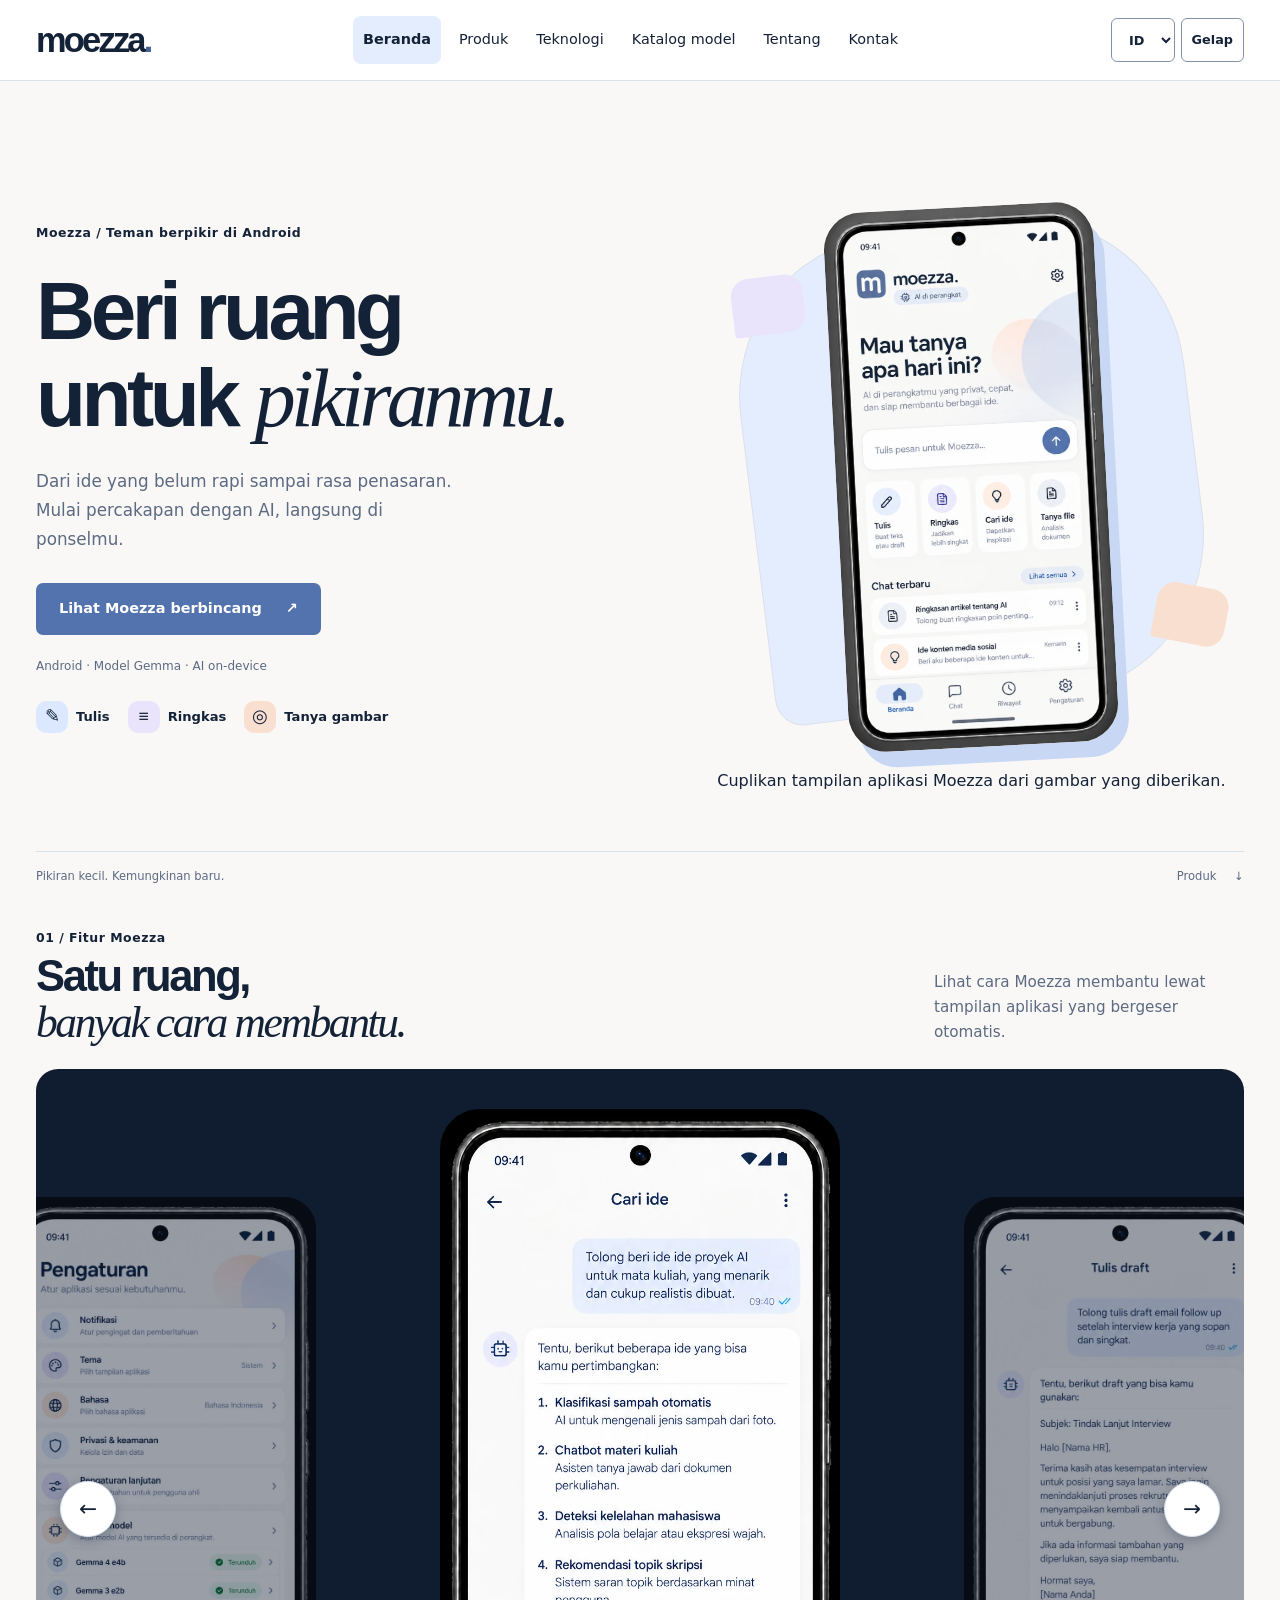
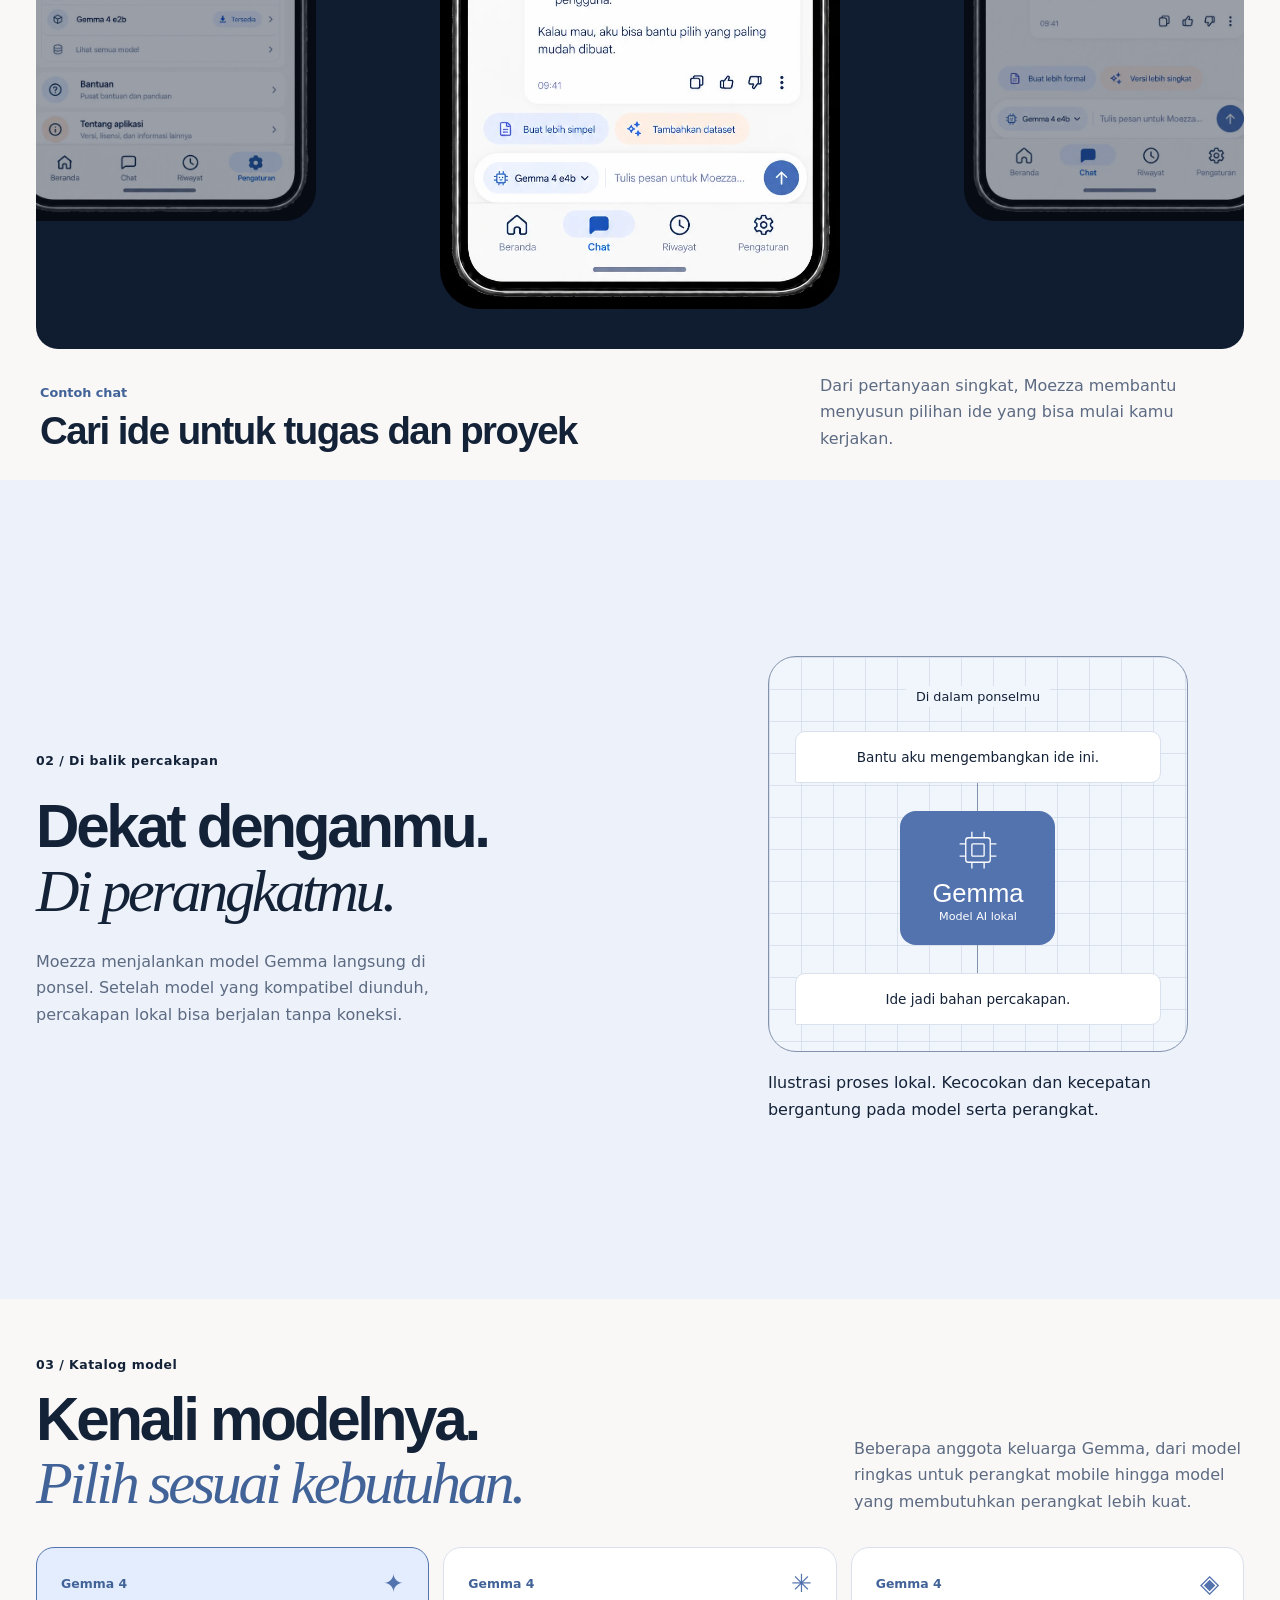
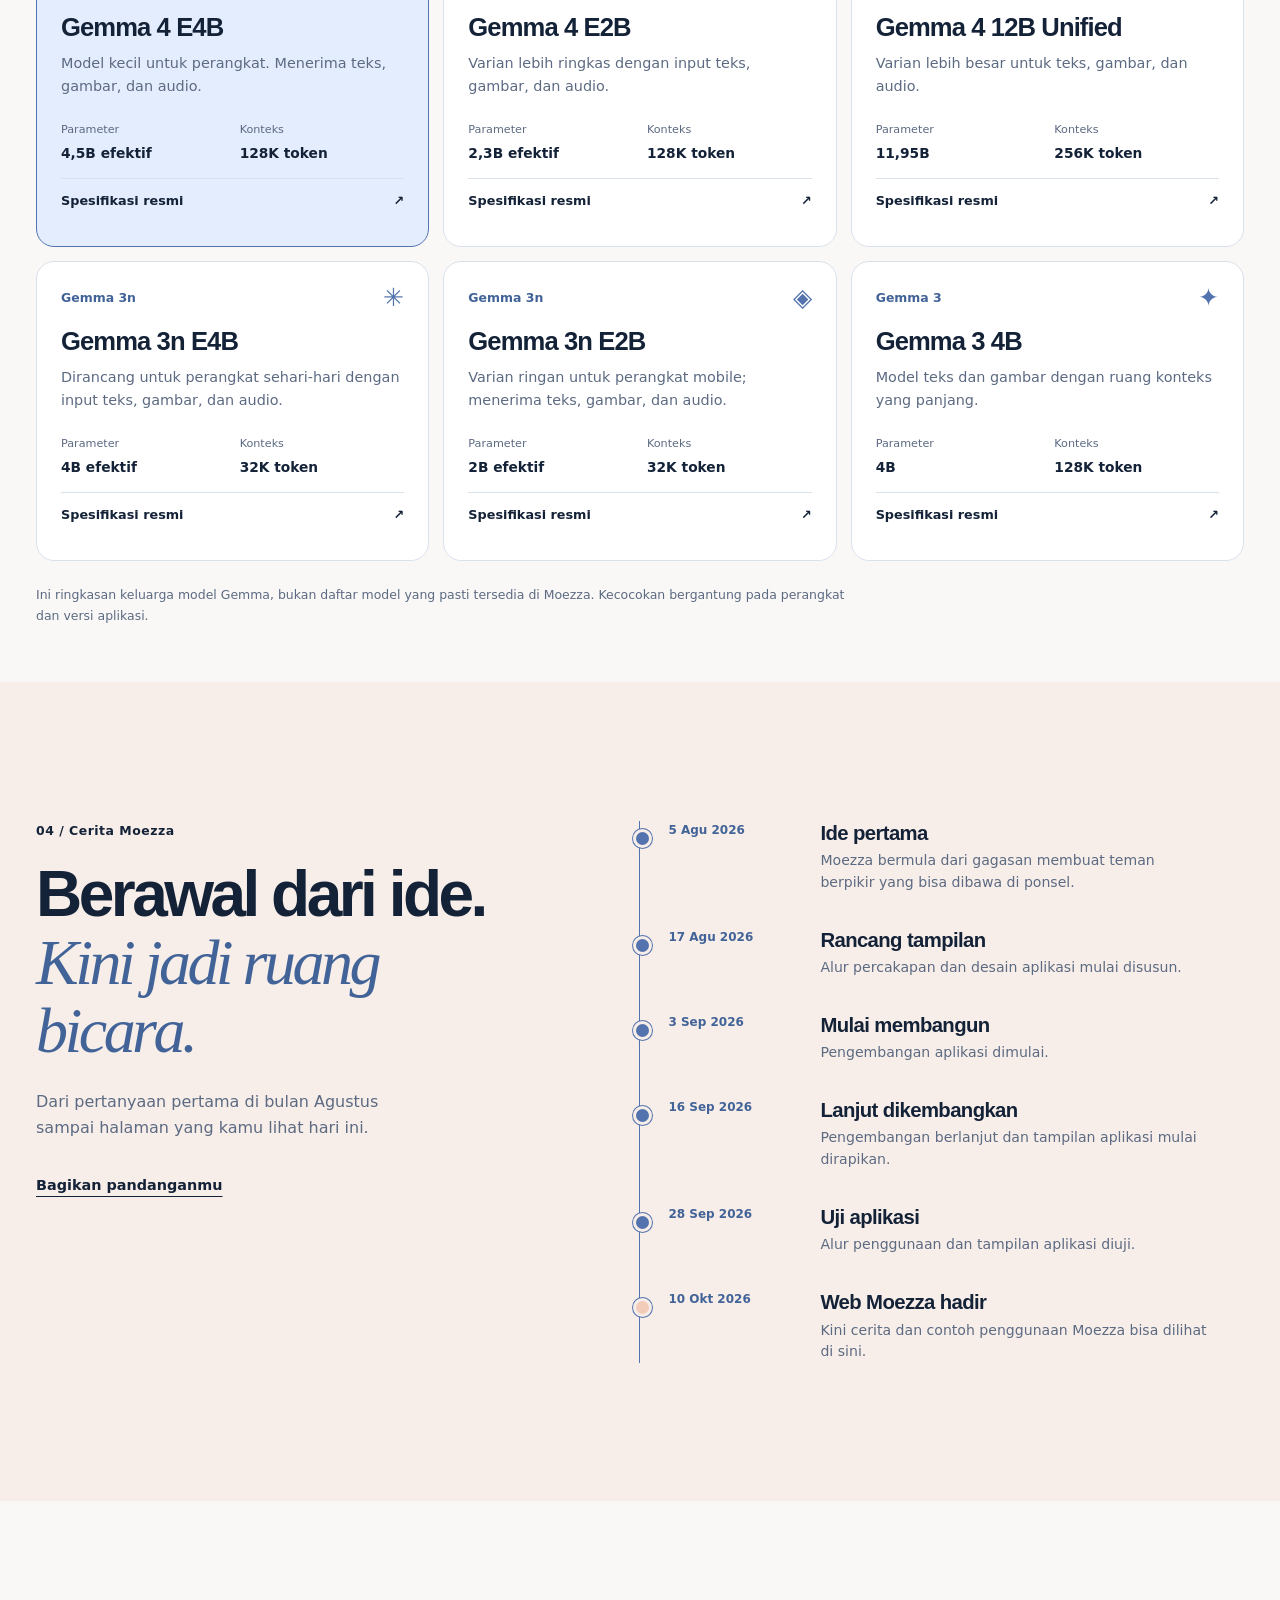
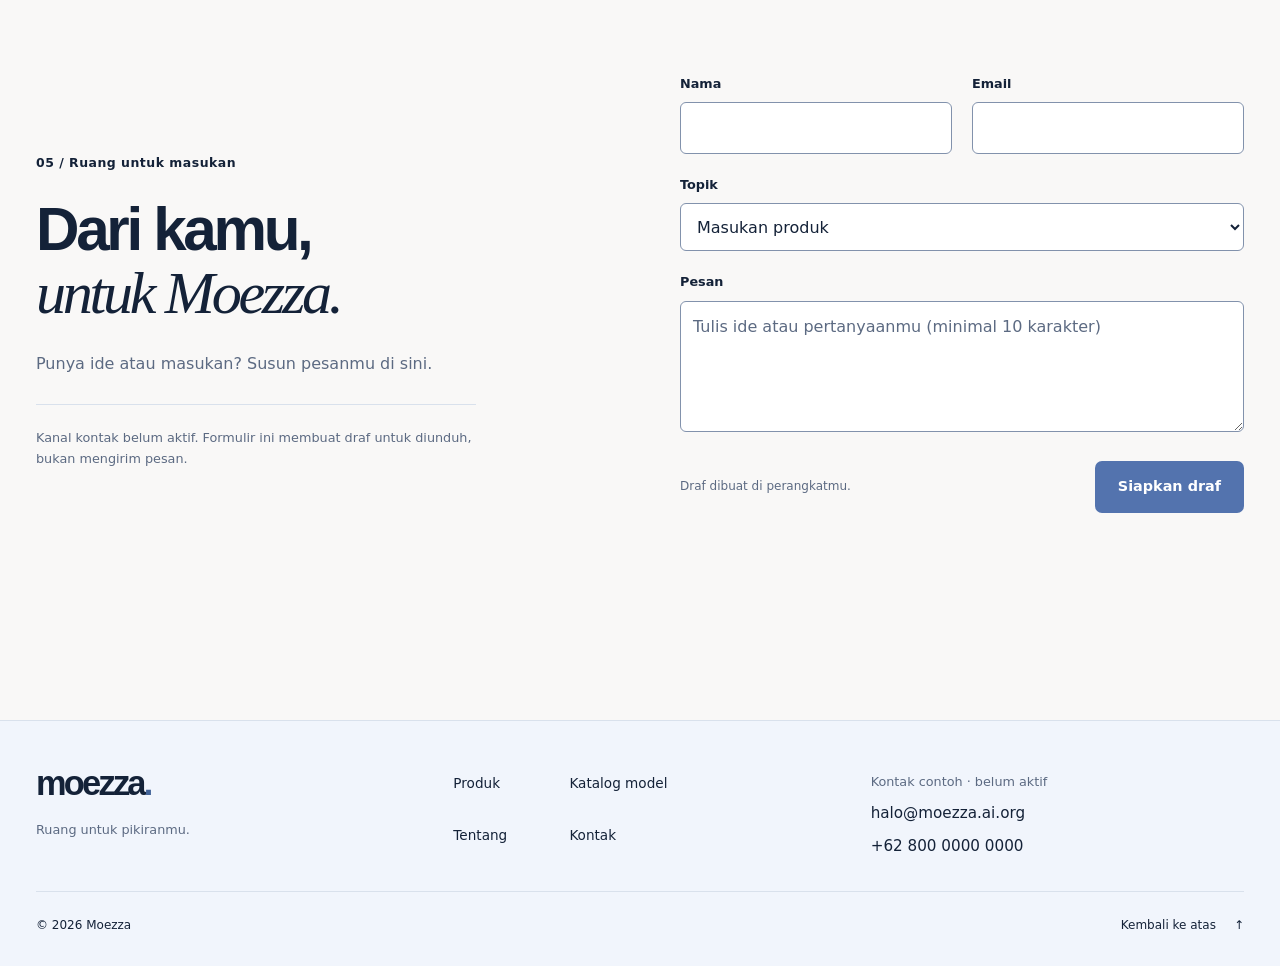
==== commit a6def9e3: "Add hiragana-only Japanese site language" ====
--- a/docs/index.html
+++ b/docs/index.html
@@ -9,6 +9,7 @@
   <link rel="icon" href="./favicon.svg" type="image/svg+xml">
   <script src="./preferences.js"></script>
   <link rel="stylesheet" href="./styles.css">
+  <script src="./japanese.js" defer></script>
   <script src="./app.js" defer></script>
 </head>
 <body>
@@ -16,11 +17,11 @@
   <header class="site-header">
     <div class="container header-inner">
       <a href="#home" class="wordmark">moezza<span>.</span></a>
-      <button class="menu-button control" type="button" aria-expanded="false" aria-controls="main-nav">Menu <span aria-hidden="true">☰</span></button>
+      <button class="menu-button control" type="button" aria-expanded="false" aria-controls="main-nav"><span data-i18n="menu">Menu</span> <span aria-hidden="true">☰</span></button>
       <nav id="main-nav" class="main-nav" data-i18n-aria="navigation" aria-label="Navigasi utama">
         <a href="#home" aria-current="page" data-i18n="home">Beranda</a><a href="#product" data-i18n="product">Produk</a><a href="#technology" data-i18n="technology">Teknologi</a><a href="#catalog" data-i18n="catalog">Katalog model</a><a href="#about" data-i18n="about">Tentang</a><a href="#contact" data-i18n="contact">Kontak</a>
       </nav>
-      <div class="preferences"><button class="control" type="button" data-language-toggle>EN</button><button class="control" type="button" data-theme-toggle>Gelap</button></div>
+      <div class="preferences"><select class="control language-select" data-language-select aria-label="Pilih bahasa"><option value="id">ID</option><option value="en">EN</option><option value="ja">JA</option></select><button class="control" type="button" data-theme-toggle>Gelap</button></div>
     </div>
   </header>
   <main id="main" tabindex="-1">
@@ -80,12 +81,12 @@
           <p data-i18n="catalogIntro">Beberapa anggota keluarga Gemma, dari model ringkas untuk perangkat mobile hingga model yang membutuhkan perangkat lebih kuat.</p>
         </div>
         <div class="model-grid">
-          <article class="model-card model-card-featured"><div class="model-card-top"><span class="model-family">Gemma 4</span><span class="model-mark" aria-hidden="true">✦</span></div><h3>Gemma 4 E4B</h3><p data-i18n="model4e4b">Model kecil untuk perangkat. Menerima teks, gambar, dan audio.</p><dl><div><dt data-i18n="modelSize">Parameter</dt><dd data-i18n="model4e4bSize">4,5B efektif</dd></div><div><dt data-i18n="modelContext">Konteks</dt><dd>128K token</dd></div></dl><a href="https://ai.google.dev/gemma/docs/core/model_card_4" target="_blank" rel="noopener noreferrer"><span data-i18n="modelSource">Spesifikasi resmi</span><span aria-hidden="true">↗</span></a></article>
-          <article class="model-card"><div class="model-card-top"><span class="model-family">Gemma 4</span><span class="model-mark" aria-hidden="true">✳</span></div><h3>Gemma 4 E2B</h3><p data-i18n="model4e2b">Varian lebih ringkas dengan input teks, gambar, dan audio.</p><dl><div><dt data-i18n="modelSize">Parameter</dt><dd data-i18n="model4e2bSize">2,3B efektif</dd></div><div><dt data-i18n="modelContext">Konteks</dt><dd>128K token</dd></div></dl><a href="https://ai.google.dev/gemma/docs/core/model_card_4" target="_blank" rel="noopener noreferrer"><span data-i18n="modelSource">Spesifikasi resmi</span><span aria-hidden="true">↗</span></a></article>
-          <article class="model-card"><div class="model-card-top"><span class="model-family">Gemma 4</span><span class="model-mark" aria-hidden="true">◈</span></div><h3>Gemma 4 12B Unified</h3><p data-i18n="model412b">Varian lebih besar untuk teks, gambar, dan audio.</p><dl><div><dt data-i18n="modelSize">Parameter</dt><dd>11,95B</dd></div><div><dt data-i18n="modelContext">Konteks</dt><dd>256K token</dd></div></dl><a href="https://ai.google.dev/gemma/docs/core/model_card_4" target="_blank" rel="noopener noreferrer"><span data-i18n="modelSource">Spesifikasi resmi</span><span aria-hidden="true">↗</span></a></article>
-          <article class="model-card"><div class="model-card-top"><span class="model-family">Gemma 3n</span><span class="model-mark" aria-hidden="true">✳</span></div><h3>Gemma 3n E4B</h3><p data-i18n="model3ne4b">Dirancang untuk perangkat sehari-hari dengan input teks, gambar, dan audio.</p><dl><div><dt data-i18n="modelSize">Parameter</dt><dd data-i18n="model3ne4bSize">4B efektif</dd></div><div><dt data-i18n="modelContext">Konteks</dt><dd>32K token</dd></div></dl><a href="https://ai.google.dev/gemma/docs/gemma-3n" target="_blank" rel="noopener noreferrer"><span data-i18n="modelSource">Spesifikasi resmi</span><span aria-hidden="true">↗</span></a></article>
-          <article class="model-card"><div class="model-card-top"><span class="model-family">Gemma 3n</span><span class="model-mark" aria-hidden="true">◈</span></div><h3>Gemma 3n E2B</h3><p data-i18n="model3ne2b">Varian ringan untuk perangkat mobile; menerima teks, gambar, dan audio.</p><dl><div><dt data-i18n="modelSize">Parameter</dt><dd data-i18n="model3ne2bSize">2B efektif</dd></div><div><dt data-i18n="modelContext">Konteks</dt><dd>32K token</dd></div></dl><a href="https://ai.google.dev/gemma/docs/gemma-3n" target="_blank" rel="noopener noreferrer"><span data-i18n="modelSource">Spesifikasi resmi</span><span aria-hidden="true">↗</span></a></article>
-          <article class="model-card"><div class="model-card-top"><span class="model-family">Gemma 3</span><span class="model-mark" aria-hidden="true">✦</span></div><h3>Gemma 3 4B</h3><p data-i18n="model34b">Model teks dan gambar dengan ruang konteks yang panjang.</p><dl><div><dt data-i18n="modelSize">Parameter</dt><dd>4B</dd></div><div><dt data-i18n="modelContext">Konteks</dt><dd>128K token</dd></div></dl><a href="https://ai.google.dev/gemma/docs/core/model_card_3" target="_blank" rel="noopener noreferrer"><span data-i18n="modelSource">Spesifikasi resmi</span><span aria-hidden="true">↗</span></a></article>
+          <article class="model-card model-card-featured"><div class="model-card-top"><span class="model-family">Gemma 4</span><span class="model-mark" aria-hidden="true">✦</span></div><h3>Gemma 4 E4B</h3><p data-i18n="model4e4b">Model kecil untuk perangkat. Menerima teks, gambar, dan audio.</p><dl><div><dt data-i18n="modelSize">Parameter</dt><dd data-i18n="model4e4bSize">4,5B efektif</dd></div><div><dt data-i18n="modelContext">Konteks</dt><dd data-i18n="context128">128K token</dd></div></dl><a href="https://ai.google.dev/gemma/docs/core/model_card_4" target="_blank" rel="noopener noreferrer"><span data-i18n="modelSource">Spesifikasi resmi</span><span aria-hidden="true">↗</span></a></article>
+          <article class="model-card"><div class="model-card-top"><span class="model-family">Gemma 4</span><span class="model-mark" aria-hidden="true">✳</span></div><h3>Gemma 4 E2B</h3><p data-i18n="model4e2b">Varian lebih ringkas dengan input teks, gambar, dan audio.</p><dl><div><dt data-i18n="modelSize">Parameter</dt><dd data-i18n="model4e2bSize">2,3B efektif</dd></div><div><dt data-i18n="modelContext">Konteks</dt><dd data-i18n="context128">128K token</dd></div></dl><a href="https://ai.google.dev/gemma/docs/core/model_card_4" target="_blank" rel="noopener noreferrer"><span data-i18n="modelSource">Spesifikasi resmi</span><span aria-hidden="true">↗</span></a></article>
+          <article class="model-card"><div class="model-card-top"><span class="model-family">Gemma 4</span><span class="model-mark" aria-hidden="true">◈</span></div><h3>Gemma 4 12B Unified</h3><p data-i18n="model412b">Varian lebih besar untuk teks, gambar, dan audio.</p><dl><div><dt data-i18n="modelSize">Parameter</dt><dd>11,95B</dd></div><div><dt data-i18n="modelContext">Konteks</dt><dd data-i18n="context256">256K token</dd></div></dl><a href="https://ai.google.dev/gemma/docs/core/model_card_4" target="_blank" rel="noopener noreferrer"><span data-i18n="modelSource">Spesifikasi resmi</span><span aria-hidden="true">↗</span></a></article>
+          <article class="model-card"><div class="model-card-top"><span class="model-family">Gemma 3n</span><span class="model-mark" aria-hidden="true">✳</span></div><h3>Gemma 3n E4B</h3><p data-i18n="model3ne4b">Dirancang untuk perangkat sehari-hari dengan input teks, gambar, dan audio.</p><dl><div><dt data-i18n="modelSize">Parameter</dt><dd data-i18n="model3ne4bSize">4B efektif</dd></div><div><dt data-i18n="modelContext">Konteks</dt><dd data-i18n="context32">32K token</dd></div></dl><a href="https://ai.google.dev/gemma/docs/gemma-3n" target="_blank" rel="noopener noreferrer"><span data-i18n="modelSource">Spesifikasi resmi</span><span aria-hidden="true">↗</span></a></article>
+          <article class="model-card"><div class="model-card-top"><span class="model-family">Gemma 3n</span><span class="model-mark" aria-hidden="true">◈</span></div><h3>Gemma 3n E2B</h3><p data-i18n="model3ne2b">Varian ringan untuk perangkat mobile; menerima teks, gambar, dan audio.</p><dl><div><dt data-i18n="modelSize">Parameter</dt><dd data-i18n="model3ne2bSize">2B efektif</dd></div><div><dt data-i18n="modelContext">Konteks</dt><dd data-i18n="context32">32K token</dd></div></dl><a href="https://ai.google.dev/gemma/docs/gemma-3n" target="_blank" rel="noopener noreferrer"><span data-i18n="modelSource">Spesifikasi resmi</span><span aria-hidden="true">↗</span></a></article>
+          <article class="model-card"><div class="model-card-top"><span class="model-family">Gemma 3</span><span class="model-mark" aria-hidden="true">✦</span></div><h3>Gemma 3 4B</h3><p data-i18n="model34b">Model teks dan gambar dengan ruang konteks yang panjang.</p><dl><div><dt data-i18n="modelSize">Parameter</dt><dd>4B</dd></div><div><dt data-i18n="modelContext">Konteks</dt><dd data-i18n="context128">128K token</dd></div></dl><a href="https://ai.google.dev/gemma/docs/core/model_card_3" target="_blank" rel="noopener noreferrer"><span data-i18n="modelSource">Spesifikasi resmi</span><span aria-hidden="true">↗</span></a></article>
         </div>
         <p class="catalog-note" data-i18n="catalogNote">Ini ringkasan keluarga model Gemma, bukan daftar model yang pasti tersedia di Moezza. Kecocokan bergantung pada perangkat dan versi aplikasi.</p>
       </div>
--- a/docs/styles.css
+++ b/docs/styles.css
@@ -40,6 +40,8 @@
 .preferences { display: flex; gap: 6px; margin-left: auto; }
 .control { min-width: 44px; min-height: 44px; border: 1px solid var(--border); background: transparent; border-radius: 6px; padding: 7px 10px; font-size: .8rem; font-weight: 600; }
 .control:hover { background: var(--bubble); }
+.language-select { min-width: 64px; text-align: center; }
+:root[lang="ja"] { --heading: system-ui, "Yu Gothic UI", "Meiryo", sans-serif; --body: system-ui, "Yu Gothic UI", "Meiryo", sans-serif; }
 .menu-button { display: flex; align-items: center; gap: 8px; margin-left: auto; }
 .menu-button + .main-nav + .preferences { margin-left: 0; }
 .main-nav { display: none; position: absolute; top: 100%; left: 0; right: 0; padding: 12px 20px; background: var(--surface); border-bottom: 1px solid var(--border); }
@@ -219,7 +221,7 @@
   .header-inner { gap: 6px; }
   .wordmark { font-size: 1.65rem; }
   .menu-button { gap: 4px; padding-inline: 7px; }
-  .menu-button span { display: none; }
+  .menu-button span[aria-hidden="true"] { display: none; }
   .control { padding-inline: 8px; }
   .preferences { gap: 4px; }
   h1 { font-size: 2.75rem; }
